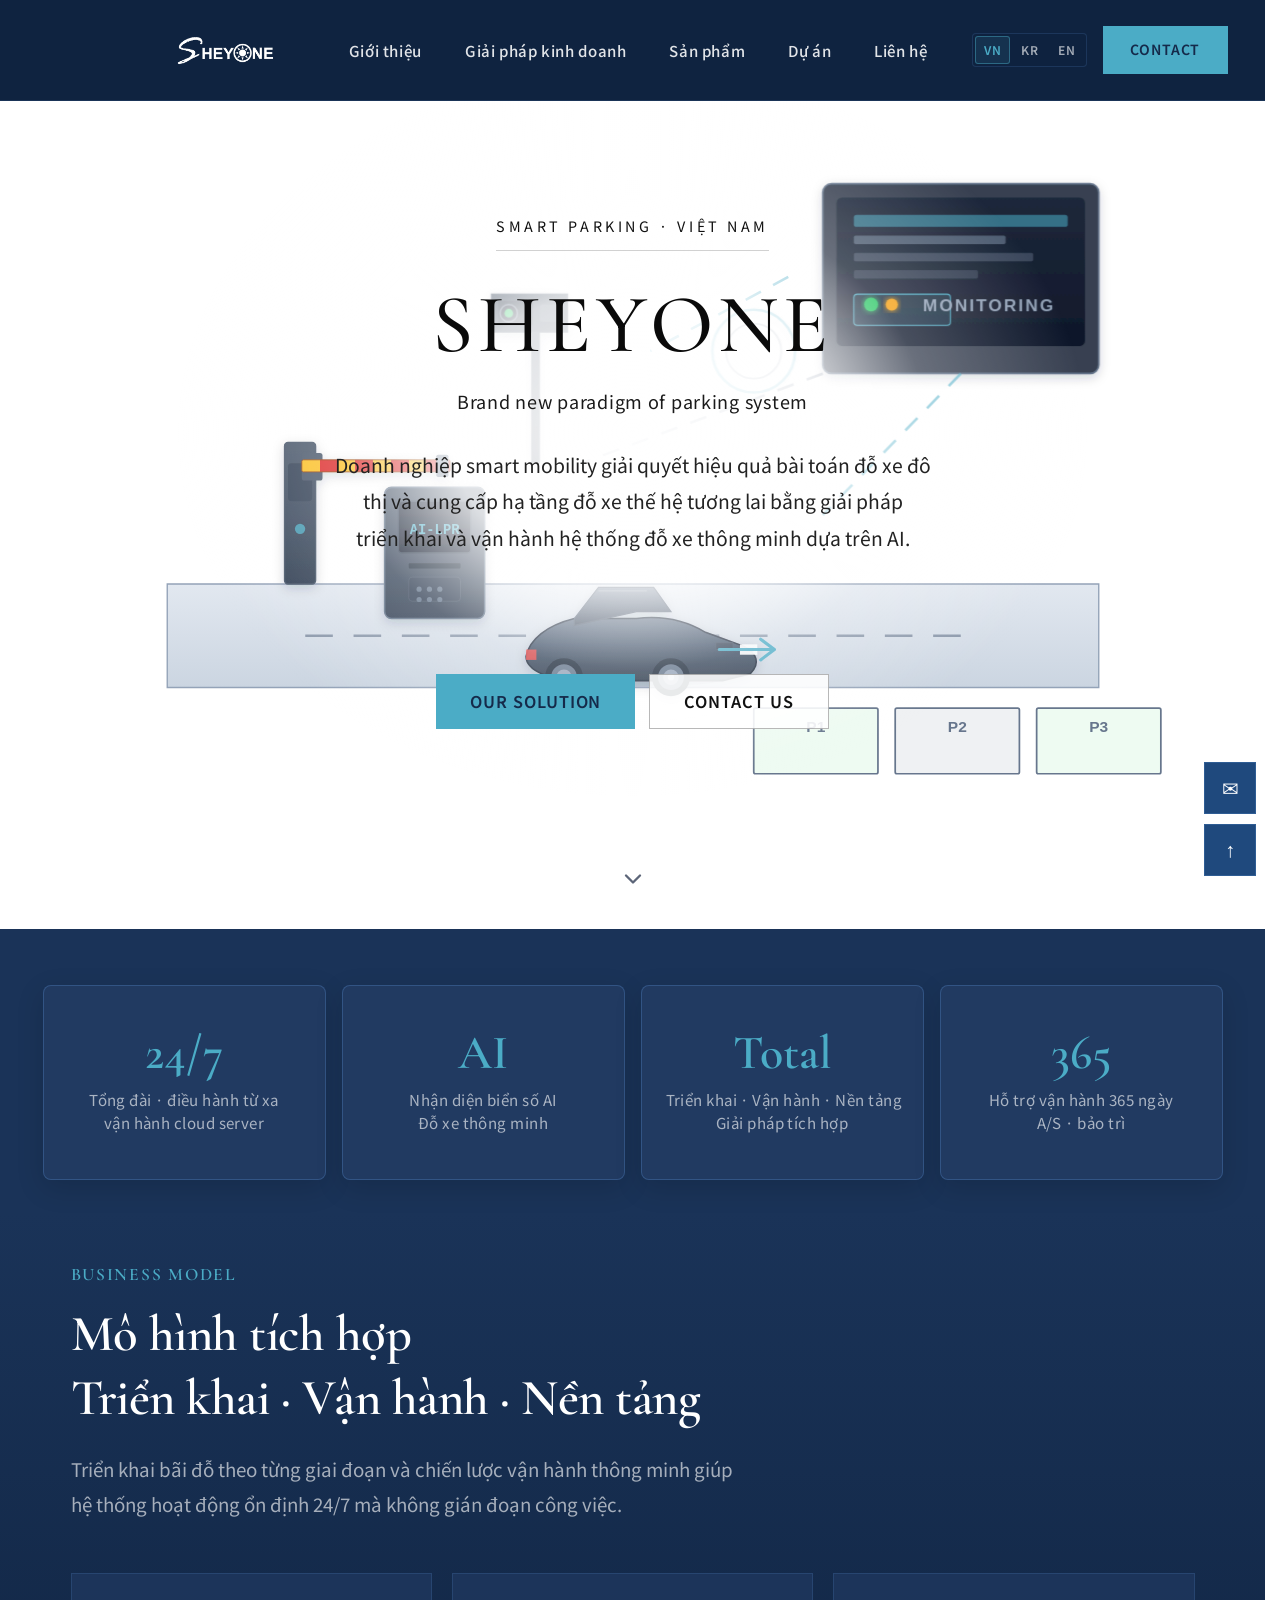
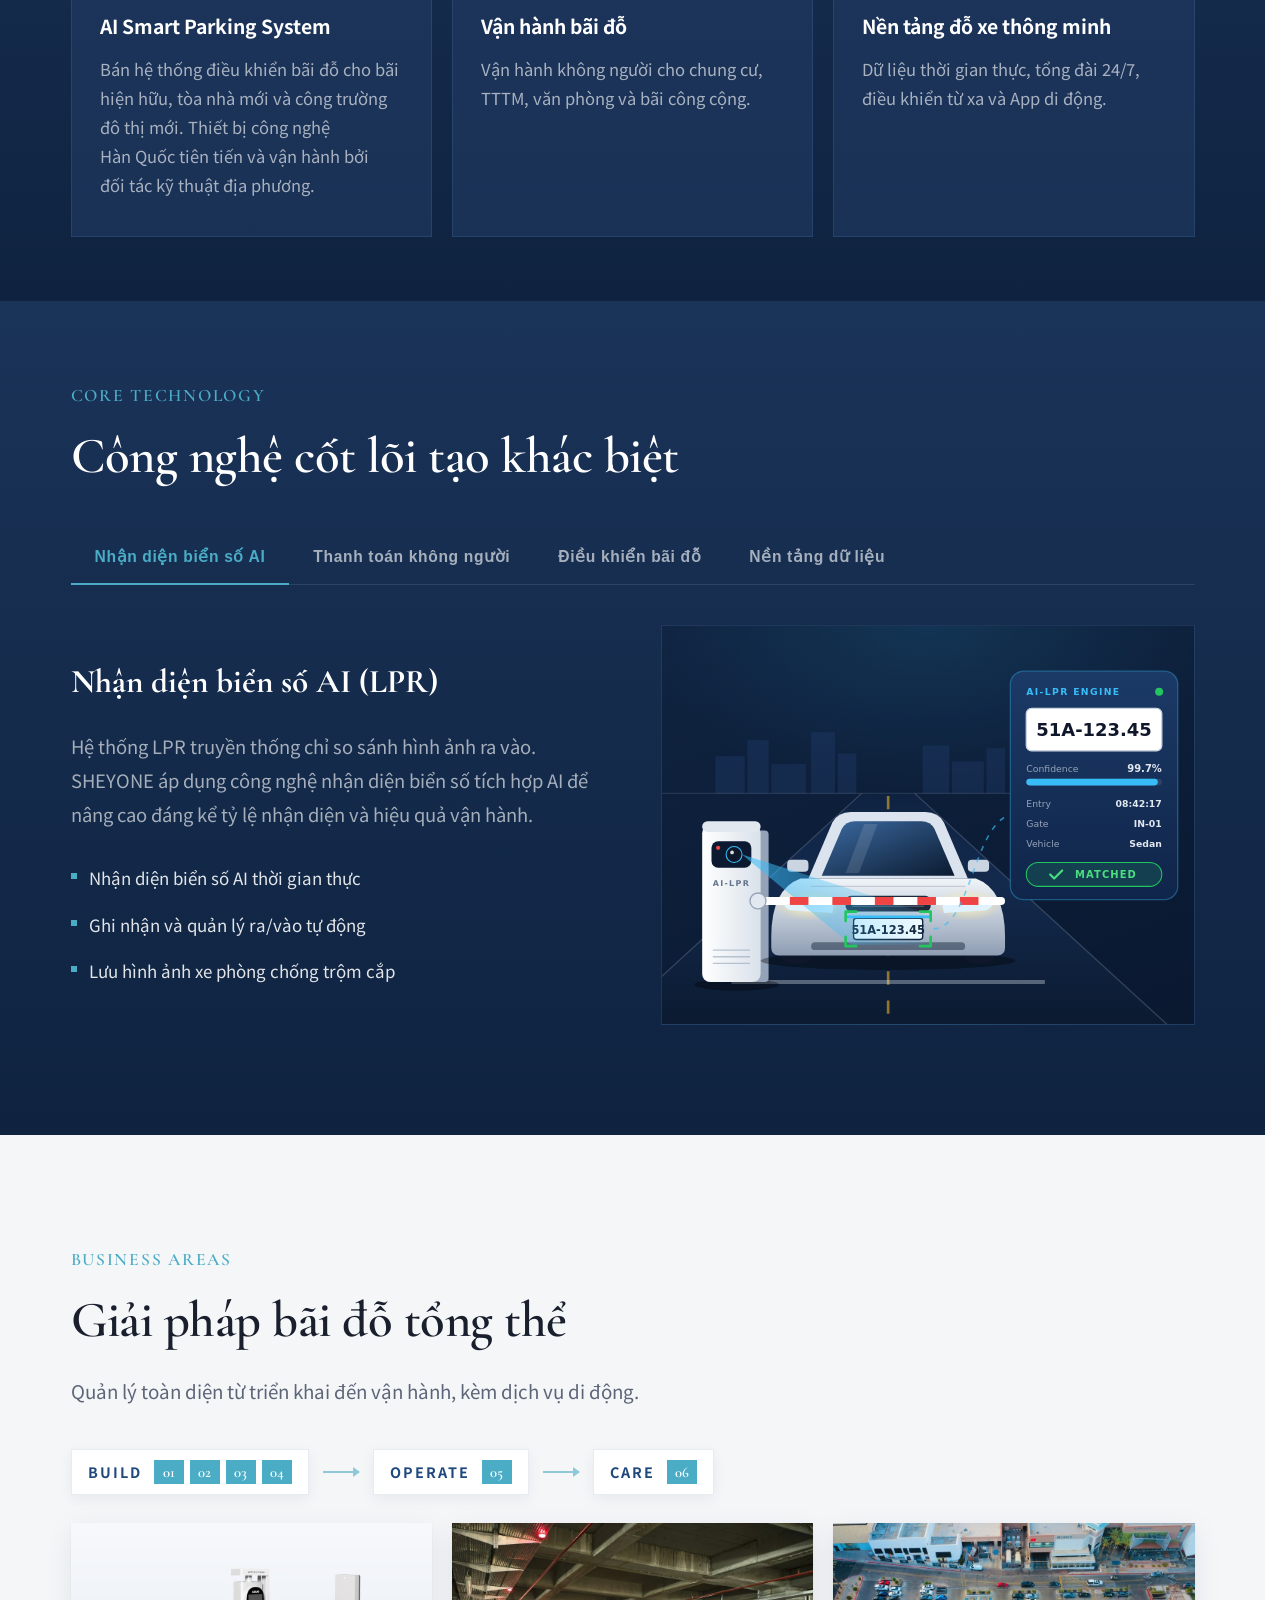
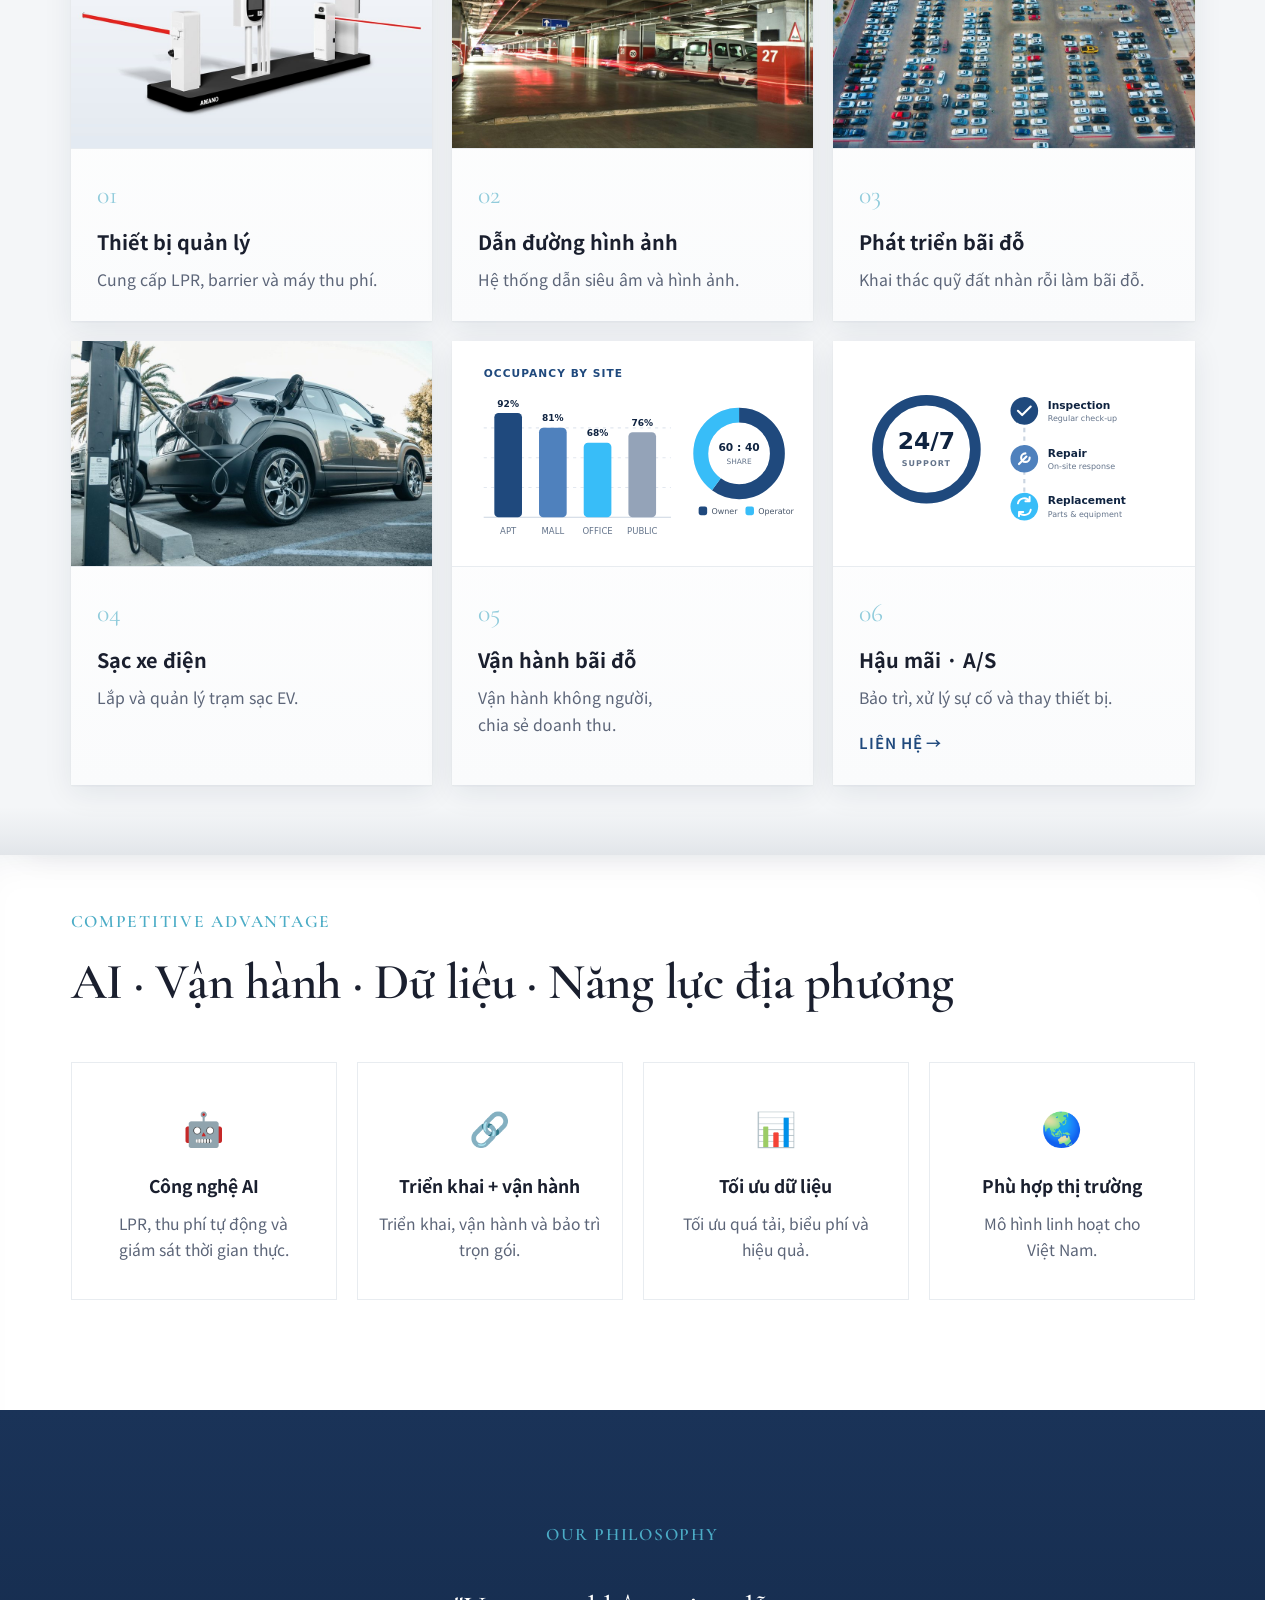
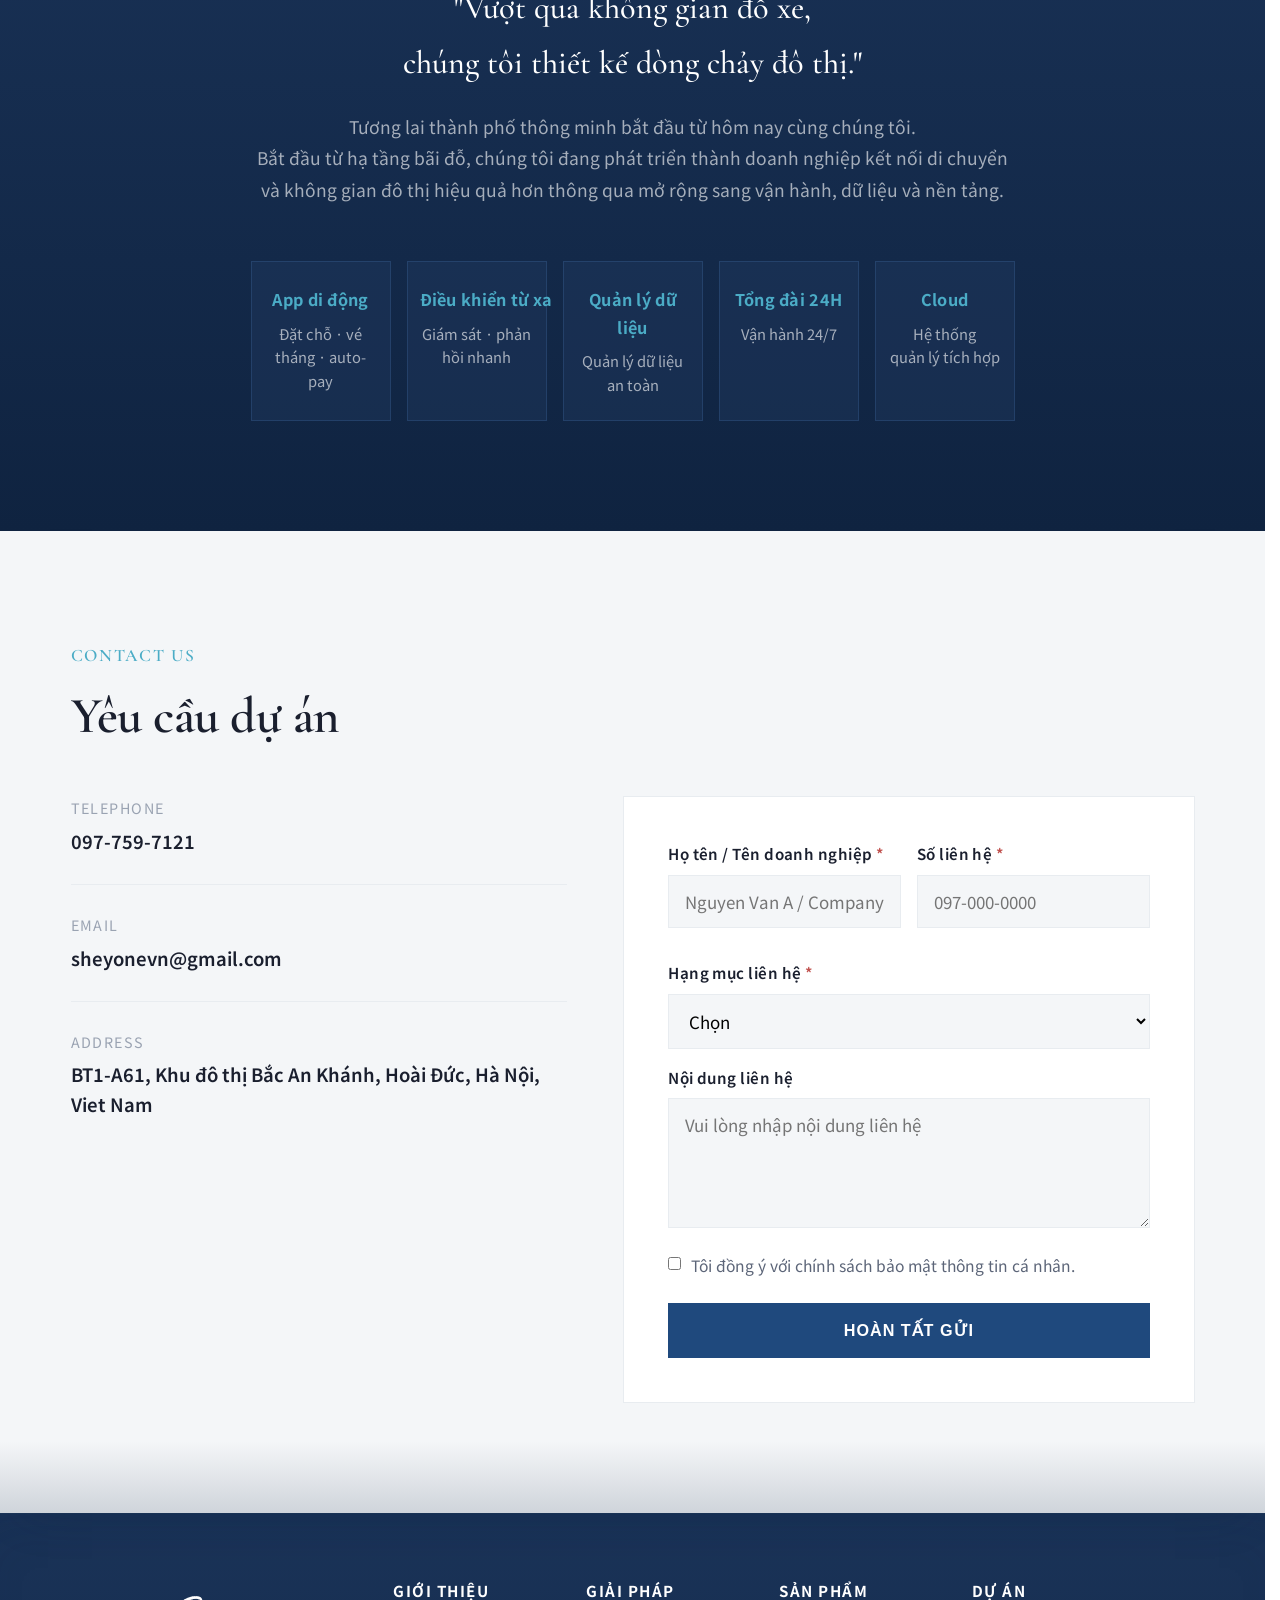
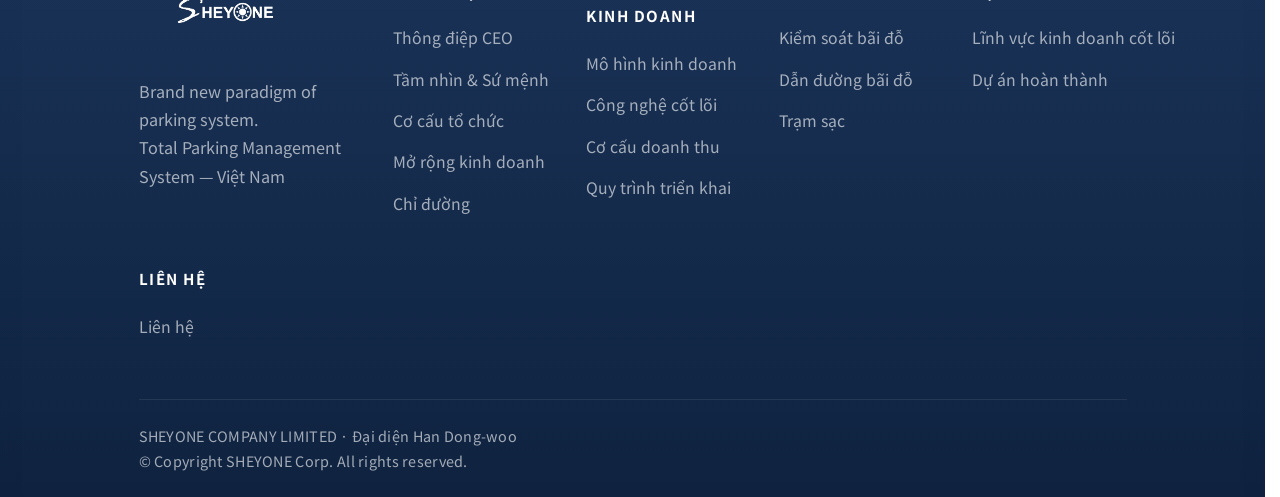
==== index.html @ f57e9cd1 "Rename home page to index.html and bundle all site assets for GitHub Pages. - test.html -> index.htm" ====
<!DOCTYPE html>
<html lang="vi" class="page-home">
<head>
  <meta charset="UTF-8">
  <meta name="viewport" content="width=device-width, initial-scale=1.0">
  <meta name="description" content="SHEYONE - AI 기반 스마트 주차 시스템 구축 및 운영. 베트남 Total Parking Management System">
  <title>SHEYONE | Brand new paradigm of parking system</title>
  <link rel="preconnect" href="https://fonts.googleapis.com">
  <link rel="preconnect" href="https://fonts.gstatic.com" crossorigin>
  <link href="https://fonts.googleapis.com/css2?family=Cormorant+Garamond:wght@500;600;700&family=Noto+Sans+KR:wght@400;500;600;700&family=Noto+Serif+KR:wght@500;600&display=swap" rel="stylesheet">
  <link rel="stylesheet" href="css/style.css">
  <link rel="stylesheet" href="css/lang.css">
  <link rel="stylesheet" href="css/hero-animation.css">
  <link rel="stylesheet" href="css/home.css">
  <link rel="stylesheet" href="css/tech-animation.css">
</head>
<body data-i18n-title="home.title" data-i18n-desc="home.desc">

  <header class="header">
    <div class="container">
      <a href="index.html" class="logo"><img src="assets/logo.png" alt="SHEYONE"></a>
      <ul class="nav">
        <li>
          <a href="about.html" data-i18n="nav.about">회사소개</a>
          <div class="dropdown">
            <a href="about.html#ceo" data-i18n="nav.ceoMessage">인사말</a>
            <a href="about.html#vision" data-i18n="nav.vision">비전 &amp; 미션</a>
            <a href="about.html#org" data-i18n="nav.org">조직 구성</a>
            <a href="about.html#future" data-i18n="nav.expansion">사업 확장</a>
            <a href="about.html#location" data-i18n="nav.location">오시는 길</a>
          </div>
        </li>
        <li>
          <a href="solutions.html" data-i18n="nav.solutions">사업 솔루션</a>
          <div class="dropdown">
            <a href="solutions.html#business" data-i18n="nav.businessModel">사업 모델</a>
            <a href="solutions.html#tech" data-i18n="nav.tech">핵심 기술</a>
            <a href="solutions.html#revenue" data-i18n="nav.revenue">수익 구조</a>
            <a href="solutions.html#process" data-i18n="nav.process">도입 절차</a>
          </div>
        </li>
        <li>
          <a href="products.html" data-i18n="nav.products">제품 소개</a>
          <div class="dropdown">
            <a href="products.html#control" data-i18n="nav.prodControl">주차관제</a>
            <a href="products.html#guidance" data-i18n="nav.prodGuidance">주차유도</a>
            <a href="products.html#charger" data-i18n="nav.prodCharger">충전기</a>
          </div>
        </li>
        <li>
          <a href="projects.html" data-i18n="nav.projects">주요 프로젝트</a>
          <div class="dropdown">
            <a href="projects.html#major" data-i18n="nav.projMajor">핵심 사업 분야</a>
            <a href="projects.html#completed" data-i18n="nav.projCompleted">완성 프로젝트</a>
          </div>
        </li>
        <li><a href="contact.html" data-i18n="nav.contact">고객센터</a></li>
      </ul>
      <div class="header-cta">
        <div class="lang-switch" aria-label="Language">
          <a href="#" class="lang-btn" data-lang="vi">VN</a>
          <a href="#" class="lang-btn" data-lang="ko">KR</a>
          <a href="#" class="lang-btn" data-lang="en">EN</a>
        </div>
        <a href="contact.html" class="btn btn-primary" data-i18n="btn.contact">Contact</a>
        <button class="mobile-toggle" aria-label="메뉴" data-i18n-label="btn.menu"><span></span><span></span><span></span></button>
      </div>
    </div>
  </header>

  <section class="hero hero--centered">
    <div class="hero-animation" aria-hidden="true">
      <div class="hero-parking-scene">
        <svg viewBox="0 0 620 480" fill="none" xmlns="http://www.w3.org/2000/svg" role="img" aria-label="Smart parking control system">
          <defs>
            <linearGradient id="heroRoad" x1="0" y1="0" x2="0" y2="1">
              <stop offset="0%" stop-color="#e2e8f0"/>
              <stop offset="100%" stop-color="#cbd5e1"/>
            </linearGradient>
            <linearGradient id="heroCarBody" x1="0" y1="0" x2="0" y2="1">
              <stop offset="0%" stop-color="#52637a"/>
              <stop offset="45%" stop-color="#3d4f66"/>
              <stop offset="100%" stop-color="#2a3749"/>
            </linearGradient>
            <linearGradient id="heroCarGlass" x1="0" y1="0" x2="0" y2="1">
              <stop offset="0%" stop-color="#64748b"/>
              <stop offset="100%" stop-color="#334155"/>
            </linearGradient>
            <linearGradient id="heroMetal" x1="0" y1="0" x2="1" y2="1">
              <stop offset="0%" stop-color="#94a3b8"/>
              <stop offset="100%" stop-color="#64748b"/>
            </linearGradient>
            <linearGradient id="heroMetalDark" x1="0" y1="0" x2="0" y2="1">
              <stop offset="0%" stop-color="#475569"/>
              <stop offset="100%" stop-color="#334155"/>
            </linearGradient>
            <linearGradient id="heroScreen" x1="0" y1="0" x2="0" y2="1">
              <stop offset="0%" stop-color="#1e293b"/>
              <stop offset="100%" stop-color="#0f172a"/>
            </linearGradient>
            <linearGradient id="heroBarrierArm" x1="0" y1="0" x2="1" y2="0">
              <stop offset="0%" stop-color="#fbbf24"/>
              <stop offset="12%" stop-color="#fbbf24"/>
              <stop offset="12%" stop-color="#dc2626"/>
              <stop offset="24%" stop-color="#dc2626"/>
              <stop offset="24%" stop-color="#fbbf24"/>
              <stop offset="36%" stop-color="#fbbf24"/>
              <stop offset="36%" stop-color="#dc2626"/>
              <stop offset="48%" stop-color="#dc2626"/>
              <stop offset="48%" stop-color="#fbbf24"/>
              <stop offset="60%" stop-color="#fbbf24"/>
              <stop offset="60%" stop-color="#dc2626"/>
              <stop offset="72%" stop-color="#dc2626"/>
              <stop offset="72%" stop-color="#fbbf24"/>
              <stop offset="84%" stop-color="#fbbf24"/>
              <stop offset="84%" stop-color="#dc2626"/>
              <stop offset="100%" stop-color="#dc2626"/>
            </linearGradient>
            <filter id="heroGlowFilter" x="-20%" y="-20%" width="140%" height="140%">
              <feGaussianBlur stdDeviation="2" result="blur"/>
              <feMerge><feMergeNode in="blur"/><feMergeNode in="SourceGraphic"/></feMerge>
            </filter>
            <filter id="heroSoftShadow" x="-10%" y="-10%" width="120%" height="130%">
              <feDropShadow dx="0" dy="2" stdDeviation="3" flood-color="#0f2340" flood-opacity="0.18"/>
            </filter>
          </defs>

          <!-- Control center monitor -->
          <g filter="url(#heroSoftShadow)">
            <rect x="420" y="48" width="160" height="110" rx="5" fill="#374151" stroke="#64748b" stroke-width="1"/>
            <rect x="428" y="56" width="144" height="86" rx="3" fill="url(#heroScreen)"/>
            <rect x="438" y="66" width="124" height="7" rx="1.5" fill="#4BACC6" opacity="0.55"/>
            <rect x="438" y="78" width="88" height="5" rx="1" fill="#64748b" opacity="0.7"/>
            <rect x="438" y="88" width="104" height="5" rx="1" fill="#64748b" opacity="0.45"/>
            <rect x="438" y="98" width="72" height="5" rx="1" fill="#64748b" opacity="0.35"/>
            <rect x="438" y="112" width="56" height="18" rx="2" fill="rgba(75,172,198,0.12)" stroke="#4BACC6" stroke-width="0.6"/>
            <circle class="hero-lpr-scan hero-signal-green" cx="448" cy="118" r="4" filter="url(#heroGlowFilter)"/>
            <circle class="hero-lpr-scan hero-signal-amber" cx="460" cy="118" r="3.5" filter="url(#heroGlowFilter)" style="animation-delay:-1.2s"/>
            <text x="478" y="122" fill="#94a3b8" font-size="10" font-family="sans-serif" letter-spacing="0.12em" font-weight="600">MONITORING</text>
          </g>

          <!-- Data connection lines -->
          <path class="hero-data-line hero-line-accent" d="M400 102 L320 145" stroke-width="1.5" opacity="0.7"/>
          <path class="hero-data-line hero-line-accent-dim" d="M420 158 L280 210" stroke-width="1.5" opacity="0.55" style="animation-delay:-1.2s"/>
          <path class="hero-data-line hero-line-accent" d="M500 158 L420 240" stroke-width="1.5" opacity="0.65" style="animation-delay:-0.6s"/>

          <!-- LPR camera pole -->
          <g filter="url(#heroSoftShadow)">
            <rect x="251" y="122" width="5" height="88" fill="url(#heroMetalDark)"/>
            <rect x="245" y="116" width="17" height="8" rx="1.5" fill="#475569"/>
            <path d="M228 112 H272 V134 H228 Z" fill="#334155" stroke="#475569" stroke-width="0.8"/>
            <path d="M232 116 H252 V130 H232 Z" fill="#1e293b"/>
            <circle cx="238" cy="123" r="5" fill="#0f172a" stroke="#64748b" stroke-width="0.8"/>
            <circle class="hero-lpr-scan hero-signal-green" cx="238" cy="123" r="2.5"/>
            <rect x="256" y="118" width="14" height="10" rx="1" fill="#475569"/>
            <circle class="hero-radar-ring hero-ring-accent" cx="380" cy="145" r="24" fill="none" stroke-width="1.5" opacity="0.55"/>
            <circle class="hero-radar-ring hero-ring-accent-dim" cx="380" cy="145" r="16" fill="none" stroke-width="1" opacity="0.4" style="animation-delay:-1.5s"/>
          </g>

          <!-- Entry lane -->
          <path d="M40 280 L580 280 L580 340 L40 340 Z" fill="url(#heroRoad)" stroke="#94a3b8" stroke-width="0.8"/>
          <path d="M120 310 L500 310" stroke="#64748b" stroke-width="1.5" stroke-dasharray="16 12" opacity="0.65"/>

          <!-- Barrier gate -->
          <g filter="url(#heroSoftShadow)">
            <rect x="108" y="198" width="18" height="82" rx="2" fill="url(#heroMetalDark)" stroke="#475569" stroke-width="0.8"/>
            <rect x="110" y="210" width="14" height="22" rx="2" fill="#334155"/>
            <circle cx="117" cy="248" r="3" fill="#4BACC6" opacity="0.8"/>
            <g class="hero-barrier-arm">
              <rect x="118" y="204" width="12" height="16" rx="1.5" fill="#475569"/>
              <rect x="118" y="208" width="86" height="7" rx="1" fill="url(#heroBarrierArm)" stroke="#92400e" stroke-width="0.5"/>
              <rect x="196" y="205" width="7" height="13" rx="1" fill="#64748b"/>
            </g>
          </g>

          <!-- Payment kiosk -->
          <g filter="url(#heroSoftShadow)">
            <rect x="166" y="224" width="58" height="76" rx="4" fill="url(#heroMetalDark)" stroke="#64748b" stroke-width="0.9"/>
            <rect x="174" y="232" width="42" height="30" rx="2" fill="url(#heroScreen)" stroke="#334155" stroke-width="0.8"/>
            <text class="hero-display-text" x="195" y="251" text-anchor="middle" fill="#4BACC6" font-size="8" font-family="monospace" font-weight="700">AI-LPR</text>
            <rect x="180" y="268" width="30" height="3" rx="0.5" fill="#1e293b"/>
            <rect x="180" y="276" width="30" height="14" rx="2" fill="#334155" stroke="#475569" stroke-width="0.5"/>
            <circle cx="186" cy="283" r="1.5" fill="#64748b"/><circle cx="192" cy="283" r="1.5" fill="#64748b"/><circle cx="198" cy="283" r="1.5" fill="#64748b"/>
            <circle cx="186" cy="289" r="1.5" fill="#64748b"/><circle cx="192" cy="289" r="1.5" fill="#64748b"/><circle cx="198" cy="289" r="1.5" fill="#64748b"/>
          </g>

          <!-- Vehicle (side view — front/right, longer bonnet) -->
          <g class="hero-car-body" filter="url(#heroSoftShadow)">
            <ellipse cx="302" cy="336" rx="58" ry="3.5" fill="rgba(15,35,64,0.14)"/>
            <path d="M248 322 C250 312 260 304 276 300 H312 C328 298 342 302 352 308 L374 316 C382 320 384 326 378 332 L362 336 H278 C262 336 248 330 248 322 Z" fill="url(#heroCarBody)" stroke="#1e293b" stroke-width="0.9"/>
            <path d="M276 300 L290 282 H322 L332 296 H312 L276 304 Z" fill="url(#heroCarGlass)" stroke="#475569" stroke-width="0.7"/>
            <path d="M290 284 H318" stroke="rgba(255,255,255,0.22)" stroke-width="0.8"/>
            <path d="M352 308 L374 316" stroke="rgba(30,41,59,0.25)" stroke-width="0.7"/>
            <path d="M358 314 H368 V318 H358 Z" fill="#334155" stroke="#475569" stroke-width="0.4"/>
            <path d="M372 315 H382 V321 H372 Z" fill="#f8fafc" opacity="0.95"/>
            <path d="M376 317 H380 V319 H376 Z" fill="#e2e8f0" opacity="0.9"/>
            <path d="M248 318 H254 V324 H248 Z" fill="#ef4444" opacity="0.85"/>
            <line x1="278" y1="336" x2="348" y2="336" stroke="#1e293b" stroke-width="0.6" opacity="0.35"/>
            <g>
              <circle cx="270" cy="334" r="11" fill="#1e293b"/>
              <circle cx="270" cy="334" r="7.5" fill="#64748b"/>
              <circle cx="270" cy="334" r="4.5" fill="#94a3b8"/>
              <circle cx="270" cy="334" r="1.8" fill="#cbd5e1"/>
            </g>
            <g>
              <circle cx="332" cy="334" r="11" fill="#1e293b"/>
              <circle cx="332" cy="334" r="7.5" fill="#64748b"/>
              <circle cx="332" cy="334" r="4.5" fill="#94a3b8"/>
              <circle cx="332" cy="334" r="1.8" fill="#cbd5e1"/>
            </g>
          </g>

          <!-- Parking bays -->
          <g opacity="0.98">
            <rect class="hero-slot-a" x="380" y="352" width="72" height="38" rx="1" fill="rgba(148,163,184,0.08)" stroke="#94a3b8" stroke-width="1"/>
            <rect class="hero-slot-b" x="462" y="352" width="72" height="38" rx="1" fill="rgba(148,163,184,0.08)" stroke="#94a3b8" stroke-width="1"/>
            <rect class="hero-slot-c" x="544" y="352" width="72" height="38" rx="1" fill="rgba(148,163,184,0.08)" stroke="#94a3b8" stroke-width="1"/>
            <g fill="#64748b" font-size="9" font-family="sans-serif" font-weight="600" text-anchor="middle">
              <text x="416" y="366">P1</text>
              <text x="498" y="366">P2</text>
              <text x="580" y="366">P3</text>
            </g>
          </g>

          <!-- Guidance arrow -->
          <path class="hero-guide-arrow" d="M360 318 L392 318 L384 312 M392 318 L384 324" stroke-width="1.8" stroke-linecap="round" stroke-linejoin="round">
            <animate attributeName="opacity" values="0.35;1;0.35" dur="2s" repeatCount="indefinite"/>
          </path>
        </svg>
      </div>
    </div>
    <div class="hero-bg-fade"></div>
    <div class="container hero-inner">
      <div class="hero-content">
      <div class="hero-tag">SMART PARKING · Việt Nam</div>
      <h1>SHEYONE<span class="sub" lang="en">Brand new paradigm of parking system</span></h1>
      <p data-i18n="home.hero.p">인공지능 기반 스마트 주차 시스템 구축 및 운영을 통해 도시의 주차 문제를 효율적으로 해결하고, 데이터 기반의 미래형 주차 인프라를 제공하는 스마트 모빌리티 기업입니다.</p>
      <div class="hero-buttons">
        <a href="solutions.html" class="btn btn-primary" data-i18n="btn.ourSolution">Our Solution</a>
        <a href="contact.html" class="btn btn-outline" data-i18n="btn.contactUs">Contact Us</a>
      </div>
      </div>
    </div>
    <div class="scroll-indicator" aria-hidden="true">
      <svg class="scroll-indicator__arrow" viewBox="0 0 24 24" fill="none" xmlns="http://www.w3.org/2000/svg" aria-hidden="true">
        <path d="M6 9 L12 15 L18 9" stroke="currentColor" stroke-width="2" stroke-linecap="round" stroke-linejoin="round"/>
      </svg>
    </div>
  </section>

  <section class="stats-bar">
    <div class="container">
      <div class="stat-item">
        <div class="number">24/7</div>
        <div class="label" data-i18n-html="home.stat1.label">콜센터 · 원격관리<br>클라우드 서버 운영</div>
      </div>
      <div class="stat-item">
        <div class="number">AI</div>
        <div class="label" data-i18n-html="home.stat2.label">AI 차량번호인식<br>스마트 주차</div>
      </div>
      <div class="stat-item">
        <div class="number">Total</div>
        <div class="label" data-i18n-html="home.stat3.label">구축 · 운영 · 플랫폼<br>통합 솔루션</div>
      </div>
      <div class="stat-item">
        <div class="number">365</div>
        <div class="label" data-i18n-html="home.stat4.label">365일 운영 지원<br>사후관리 · A/S</div>
      </div>
    </div>
  </section>

  <section class="section section-dark" id="business">
    <div class="container">
      <div class="section-label">Business Model</div>
      <h2 class="section-title" data-i18n-html="home.biz.title">구축 · 운영 · 플랫폼<br>통합 비즈니스 모델</h2>
      <p class="section-desc" data-i18n="home.biz.desc">단계별 주차장 구축과 스마트 운영 전략으로 업무 중단 없이 24시간 안정적인 시스템 운영을 실현합니다.</p>
      <div class="cards-grid-dark">
        <div class="dark-card">
          <h3 data-i18n="home.biz.card1.title">AI Smart Parking System</h3>
          <p data-i18n="home.biz.card1.p">기존·신축 건물 주차장 및 신도시 건설현장에 주차관제 시스템 판매. 첨단 한국 기술 장비 도입과 현지 전문 기술 업체 운영.</p>
        </div>
        <div class="dark-card">
          <h3 data-i18n="home.biz.card2.title">주차장 운영 사업</h3>
          <p data-i18n="home.biz.card2.p">도심 미개발 토지 주차장 개발, 아파트·쇼핑몰·오피스·공공 주차장 무인 운영. 수익 공유 모델 및 데이터 기반 주차 관리.</p>
        </div>
        <div class="dark-card">
          <h3 data-i18n="home.biz.card3.title">스마트 주차 플랫폼</h3>
          <p data-i18n="home.biz.card3.p">실시간 데이터 관리, 24시간 콜센터 운영 및 원격관리. 모바일 App 서비스, 스마트시티 연계 확장.</p>
        </div>
      </div>
    </div>
  </section>

  <section class="section section-dark" id="technology">
    <div class="container">
      <div class="section-label">Core Technology</div>
      <h2 class="section-title" data-i18n="home.tech.title">당사만의 핵심 차별화 기술</h2>
      <div class="tabs">
        <button class="tab-btn active" data-tab="tab-lpr" data-i18n="home.tech.tab1">AI 차량번호인식</button>
        <button class="tab-btn" data-tab="tab-pay" data-i18n="home.tech.tab2">무인 결제</button>
        <button class="tab-btn" data-tab="tab-control" data-i18n="home.tech.tab3">주차관제</button>
        <button class="tab-btn" data-tab="tab-data" data-i18n="home.tech.tab4">데이터 플랫폼</button>
      </div>
      <div class="tab-content active" id="tab-lpr">
        <div class="solution-panel">
          <div>
            <h3 data-i18n="home.tech.lpr.title">AI 차량번호인식 (LPR)</h3>
            <p data-i18n="home.tech.lpr.p">기존 차량번호인식 시스템은 입·출차 이미지 비교만 활용합니다. SHEYONE은 AI 기술이 탑재된 차량번호인식 기술을 도입하여 인식률과 운영 효율을 획기적으로 향상시킵니다.</p>
            <ul class="feature-list">
              <li data-i18n="home.tech.lpr.f1">AI 기반 실시간 번호판 인식</li>
              <li data-i18n="home.tech.lpr.f2">입·출차 자동 기록 및 관리</li>
              <li data-i18n="home.tech.lpr.f3">도난 방지를 위한 차량 이미지 저장</li>
            </ul>
          </div>
          <div class="panel-visual" aria-hidden="true">
            <svg viewBox="0 0 400 300" preserveAspectRatio="xMidYMid meet" fill="none" xmlns="http://www.w3.org/2000/svg" font-family="Inter, system-ui, -apple-system, 'Segoe UI', sans-serif" role="img" aria-label="AI LPR recognition">
              <defs>
                <linearGradient id="tvLprRoad" x1="0" y1="0" x2="0" y2="1"><stop offset="0" stop-color="#16305a" stop-opacity="0.2"/><stop offset="0.4" stop-color="#132a4d"/><stop offset="1" stop-color="#0b1a30"/></linearGradient>
                <linearGradient id="tvLprBody" x1="0" y1="0" x2="0" y2="1"><stop offset="0" stop-color="#f1f5f9"/><stop offset="1" stop-color="#8e9db3"/></linearGradient>
                <linearGradient id="tvLprGlass" x1="0" y1="0" x2="1" y2="1"><stop offset="0" stop-color="#3b6aa0"/><stop offset="1" stop-color="#0b1a30"/></linearGradient>
                <linearGradient id="tvLprBeamG" x1="0" y1="0" x2="0" y2="1"><stop offset="0" stop-color="#38BDF8" stop-opacity="0.55"/><stop offset="1" stop-color="#38BDF8" stop-opacity="0.05"/></linearGradient>
                <linearGradient id="tvLprBeamH" x1="0" y1="0" x2="1" y2="0"><stop offset="0" stop-color="#38BDF8" stop-opacity="0.6"/><stop offset="1" stop-color="#38BDF8" stop-opacity="0.08"/></linearGradient>
                <linearGradient id="tvLprCab" x1="0" y1="0" x2="1" y2="0"><stop offset="0" stop-color="#ffffff"/><stop offset="1" stop-color="#d9e1ea"/></linearGradient>
                <linearGradient id="tvLprPanel" x1="0" y1="0" x2="0" y2="1"><stop offset="0" stop-color="#1b3a66"/><stop offset="1" stop-color="#10254a"/></linearGradient>
                <radialGradient id="tvLprHead" cx="0.5" cy="0.5" r="0.5"><stop offset="0" stop-color="#fffbe6" stop-opacity="0.9"/><stop offset="1" stop-color="#fde68a" stop-opacity="0"/></radialGradient>
              </defs>
              <g fill="#1e3a66" opacity="0.45">
                <rect x="40" y="98" width="22" height="28"/><rect x="64" y="86" width="16" height="40"/><rect x="82" y="104" width="26" height="22"/>
                <rect x="112" y="80" width="18" height="46"/><rect x="132" y="96" width="14" height="30"/><rect x="196" y="90" width="20" height="36"/>
                <rect x="218" y="102" width="24" height="24"/><rect x="244" y="92" width="14" height="34"/>
              </g>
              <path d="M0 126 H262" stroke="#94a3b8" stroke-opacity="0.18"/>
              <polygon points="150,126 190,126 380,300 -40,300" fill="url(#tvLprRoad)"/>
              <path d="M150 126 L-40 300 M190 126 L380 300" stroke="#94a3b8" stroke-opacity="0.28"/>
              <path class="tv-lpr-dash" d="M170 128 V300" stroke="#fbbf24" stroke-opacity="0.55" stroke-width="2" stroke-dasharray="10 12"/>
              <path d="M52 268 H288" stroke="#e2e8f0" stroke-opacity="0.35" stroke-width="3"/>

              <ellipse cx="56" cy="270" rx="32" ry="4.5" fill="#000" opacity="0.35"/>
              <rect x="68" y="154" width="12" height="114" rx="3" fill="#94a3b8"/>
              <rect x="30" y="150" width="44" height="118" rx="6" fill="url(#tvLprCab)"/>
              <rect x="30" y="147" width="44" height="8" rx="4" fill="#e2e8f0"/>
              <rect x="37" y="162" width="30" height="20" rx="5" fill="#0b1a30"/>
              <circle cx="54" cy="172" r="6" fill="#0f172a" stroke="#38BDF8" stroke-width="0.8"/>
              <circle cx="52.5" cy="170.5" r="1.4" fill="#fff" opacity="0.85"/>
              <circle class="tv-blink" cx="42" cy="167" r="1.6" fill="#ef4444"/>
              <text x="52" y="196" text-anchor="middle" font-size="6" font-weight="700" fill="#64748b" letter-spacing="1">AI-LPR</text>
              <path d="M38 244 H66 M38 249 H66 M38 254 H66" stroke="#94a3b8" stroke-opacity="0.6"/>
              <g class="tv-lpr-car">
                <ellipse cx="170" cy="252" rx="96" ry="7" fill="#000" opacity="0.35"/>
                <rect x="90" y="226" width="22" height="28" rx="5" fill="#0f172a"/>
                <rect x="228" y="226" width="22" height="28" rx="5" fill="#0f172a"/>
                <rect x="94" y="176" width="16" height="9" rx="3" fill="#cbd5e1"/>
                <rect x="230" y="176" width="16" height="9" rx="3" fill="#cbd5e1"/>
                <path d="M110 190 L128 148 Q132 140 142 140 L198 140 Q208 140 212 148 L230 190 Z" fill="#dbe3ee"/>
                <path d="M120 188 L135 153 Q138 147 145 147 L195 147 Q202 147 205 153 L220 188 Z" fill="url(#tvLprGlass)"/>
                <path d="M152 149 L138 186 L148 186 L162 149 Z" fill="#fff" opacity="0.12"/>
                <path d="M82 234 Q82 198 104 190 L236 190 Q258 198 258 234 L258 242 Q258 248 252 248 L88 248 Q82 248 82 242 Z" fill="url(#tvLprBody)"/>
                <path d="M112 196 H228" stroke="#0f172a" stroke-opacity="0.15"/>
                <ellipse cx="110" cy="210" rx="26" ry="12" fill="url(#tvLprHead)"/>
                <ellipse cx="230" cy="210" rx="26" ry="12" fill="url(#tvLprHead)"/>
                <path d="M92 204 L130 206 L128 216 L96 214 Q90 212 92 204 Z" fill="#e0f2fe"/>
                <path d="M248 204 L210 206 L212 216 L244 214 Q250 212 248 204 Z" fill="#e0f2fe"/>
                <rect x="138" y="203" width="64" height="12" rx="4" fill="#1e293b"/>
                <path d="M143 207 H197 M143 211 H197" stroke="#475569"/>
                <rect x="112" y="238" width="116" height="6" rx="3" fill="#334155" opacity="0.6"/>
                <rect x="144" y="220" width="52" height="16" rx="2" fill="#fff" stroke="#0f172a"/>
                <text x="170" y="231.6" text-anchor="middle" font-size="8.6" font-weight="800" fill="#0f172a">51A-123.45</text>
              </g>
              <polygon class="tv-lpr-beam" points="60,172 198,216 198,240 142,240" fill="url(#tvLprBeamH)"/>
              <g class="tv-lpr-arm">
                <rect x="72" y="204" width="186" height="6" rx="3" fill="#fff"/>
                <rect x="96" y="204" width="14" height="6" fill="#ef4444"/><rect x="128" y="204" width="14" height="6" fill="#ef4444"/>
                <rect x="160" y="204" width="14" height="6" fill="#ef4444"/><rect x="192" y="204" width="14" height="6" fill="#ef4444"/><rect x="224" y="204" width="14" height="6" fill="#ef4444"/>
              </g>
              <circle cx="72" cy="207" r="6" fill="#e2e8f0" stroke="#94a3b8"/>
              <rect class="tv-lpr-scanline" x="138" y="218" width="64" height="2" rx="1" fill="#38BDF8"/>
              <g class="tv-lpr-bracket" stroke="#22C55E" stroke-width="2" stroke-linecap="round" stroke-linejoin="round">
                <path d="M138 222 V215 H146"/><path d="M194 215 H202 V222"/><path d="M138 234 V241 H146"/><path d="M194 241 H202 V234"/>
              </g>
              <path class="tv-flow" d="M204 228 C232 228 234 150 262 142" stroke="#38BDF8" stroke-opacity="0.65" stroke-width="1.2"/>

              <rect x="262" y="34" width="126" height="172" rx="10" fill="url(#tvLprPanel)" stroke="#38BDF8" stroke-opacity="0.35"/>
              <text x="274" y="52" font-size="7" font-weight="700" fill="#38BDF8" letter-spacing="1">AI-LPR ENGINE</text>
              <circle class="tv-pulse" cx="374" cy="49.5" r="3" fill="#22C55E"/>
              <g class="tv-lpr-result">
                <rect x="274" y="62" width="102" height="32" rx="4" fill="#fff" stroke="#cbd5e1"/>
                <text x="325" y="83" text-anchor="middle" font-size="13.5" font-weight="800" fill="#0f172a">51A-123.45</text>
                <text x="274" y="110" font-size="7" fill="#94a3b8">Confidence</text>
                <text x="376" y="110" text-anchor="end" font-size="7.5" font-weight="700" fill="#e2e8f0">99.7%</text>
                <rect x="274" y="115" width="102" height="5" rx="2.5" fill="#fff" fill-opacity="0.1"/>
                <rect class="tv-lpr-gauge" x="274" y="115" width="99" height="5" rx="2.5" fill="#38BDF8"/>
                <text x="274" y="136" font-size="7" fill="#94a3b8">Entry</text>
                <text x="376" y="136" text-anchor="end" font-size="7" font-weight="600" fill="#e2e8f0">08:42:17</text>
                <text x="274" y="151" font-size="7" fill="#94a3b8">Gate</text>
                <text x="376" y="151" text-anchor="end" font-size="7" font-weight="600" fill="#e2e8f0">IN-01</text>
                <text x="274" y="166" font-size="7" fill="#94a3b8">Vehicle</text>
                <text x="376" y="166" text-anchor="end" font-size="7" font-weight="600" fill="#e2e8f0">Sedan</text>
              </g>
              <g class="tv-lpr-status">
                <rect x="274" y="178" width="102" height="18" rx="9" fill="#22C55E" fill-opacity="0.15" stroke="#22C55E" stroke-width="0.8"/>
                <path d="M292 187 l3 3 l6 -6" stroke="#4ade80" stroke-width="1.6" stroke-linecap="round" stroke-linejoin="round"/>
                <text x="334" y="190" text-anchor="middle" font-size="7.5" font-weight="700" fill="#4ade80" letter-spacing="0.8">MATCHED</text>
              </g>
            </svg>
          </div>
        </div>
      </div>
      <div class="tab-content" id="tab-pay">
        <div class="solution-panel">
          <div>
            <h3 data-i18n="home.tech.pay.title">무인 결제 시스템</h3>
            <p data-i18n="home.tech.pay.p">근무자가 직접 주차요금을 정산하여 계산 과정의 오류 발생 및 시간 소요 문제를 해결합니다. 차량번호인식 데이터로 주차요금 자동정산 및 무인 결제를 실현합니다.</p>
            <ul class="feature-list">
              <li data-i18n="home.tech.pay.f1">자동 요금 정산 및 무인 출차</li>
              <li data-i18n="home.tech.pay.f2">QR코드 모바일 결제 연동</li>
              <li data-i18n="home.tech.pay.f3">정기권 · 할인권 자동 적용</li>
            </ul>
          </div>
          <div class="panel-visual" aria-hidden="true">
            <svg viewBox="0 0 400 300" preserveAspectRatio="xMidYMid meet" fill="none" xmlns="http://www.w3.org/2000/svg" font-family="Inter, system-ui, -apple-system, 'Segoe UI', sans-serif" role="img" aria-label="Unmanned payment">
              <defs>
                <linearGradient id="tvPayRoad" x1="0" y1="0" x2="0" y2="1"><stop offset="0" stop-color="#132a4d"/><stop offset="1" stop-color="#0b1a30"/></linearGradient>
                <linearGradient id="tvPayBody" x1="0" y1="0" x2="0" y2="1"><stop offset="0" stop-color="#f1f5f9"/><stop offset="1" stop-color="#8e9db3"/></linearGradient>
                <linearGradient id="tvPayKiosk" x1="0" y1="0" x2="1" y2="0"><stop offset="0" stop-color="#e2e8f0"/><stop offset="1" stop-color="#a3b2c6"/></linearGradient>
                <linearGradient id="tvPayGlass" x1="0" y1="0" x2="1" y2="1"><stop offset="0" stop-color="#3b6aa0"/><stop offset="1" stop-color="#0b1a30"/></linearGradient>
                <linearGradient id="tvPayPanel" x1="0" y1="0" x2="0" y2="1"><stop offset="0" stop-color="#1b3a66"/><stop offset="1" stop-color="#10254a"/></linearGradient>
              </defs>
              <rect x="0" y="26" width="400" height="8" fill="#16305a"/>
              <rect x="40" y="34" width="36" height="3" rx="1.5" fill="#e0f2fe" opacity="0.55"/>
              <rect x="180" y="34" width="36" height="3" rx="1.5" fill="#e0f2fe" opacity="0.55"/>
              <rect x="320" y="34" width="36" height="3" rx="1.5" fill="#e0f2fe" opacity="0.55"/>
              <rect x="6" y="34" width="12" height="216" fill="#16305a" opacity="0.7"/>
              <rect x="382" y="34" width="12" height="216" fill="#16305a" opacity="0.7"/>
              <path d="M318 34 V50 M338 34 V50" stroke="#64748b"/>
              <rect x="306" y="50" width="44" height="18" rx="3" fill="#16a34a"/>
              <text x="328" y="62.5" text-anchor="middle" font-size="9" font-weight="800" fill="#fff" letter-spacing="1">EXIT</text>
              <rect x="0" y="250" width="400" height="50" fill="url(#tvPayRoad)"/>
              <path d="M0 250 H400" stroke="#94a3b8" stroke-opacity="0.3"/>
              <path d="M0 276 H400" stroke="#e2e8f0" stroke-opacity="0.3" stroke-width="2" stroke-dasharray="18 14"/>

              <g class="tv-pay-car">
                <ellipse cx="92" cy="253" rx="76" ry="5" fill="#000" opacity="0.35"/>
                <g transform="matrix(-1 0 0 1 186 0)">
                  <path d="M20 236 Q18 214 34 210 L60 206 L82 184 Q88 178 98 178 L128 178 Q138 178 144 186 L156 204 Q166 208 166 222 L166 236 Q166 242 160 242 L26 242 Q20 242 20 236 Z" fill="url(#tvPayBody)"/>
                  <path d="M66 206 L86 186 Q90 182 96 182 L110 182 L110 206 Z" fill="url(#tvPayGlass)"/>
                  <path d="M114 182 L126 182 Q134 182 138 188 L150 206 L114 206 Z" fill="url(#tvPayGlass)"/>
                  <path d="M112 208 V238 M62 212 H164" stroke="#0f172a" stroke-opacity="0.15"/>
                  <circle cx="50" cy="242" r="14" fill="#1f2937"/><circle cx="50" cy="242" r="7" fill="#94a3b8"/><circle cx="50" cy="242" r="2.5" fill="#334155"/>
                  <circle cx="138" cy="242" r="14" fill="#1f2937"/><circle cx="138" cy="242" r="7" fill="#94a3b8"/><circle cx="138" cy="242" r="2.5" fill="#334155"/>
                </g>
                <path d="M155 213 L165 212 Q168 216 167 221 L157 221 Z" fill="#fef9c3"/>
                <rect x="20" y="213" width="6" height="9" rx="1" fill="#ef4444"/>
              </g>

              <rect x="172" y="100" width="54" height="10" rx="3" fill="#1F497D"/>
              <rect x="176" y="108" width="46" height="142" rx="6" fill="url(#tvPayKiosk)"/>
              <rect x="182" y="118" width="34" height="30" rx="3" fill="#0b1a30"/>
              <text x="199" y="127" text-anchor="middle" font-size="5" font-weight="700" fill="#94a3b8" letter-spacing="0.6">EXIT FEE</text>
              <text class="tv-pay-amt" x="199" y="140" text-anchor="middle" font-size="8" font-weight="800" fill="#fff">15,000₫</text>
              <text class="tv-pay-paid" x="199" y="140.5" text-anchor="middle" font-size="9" font-weight="800" fill="#4ade80">PAID</text>
              <rect x="184" y="154" width="30" height="18" rx="3" fill="#0f2340" stroke="#38BDF8" stroke-opacity="0.6" stroke-width="0.8"/>
              <path d="M195 159 q3 4 0 8 M199 157 q5 6 0 12 M203 155.5 q6.5 7.5 0 15" stroke="#38BDF8" stroke-width="1" stroke-linecap="round"/>
              <rect x="186" y="180" width="26" height="3" rx="1.5" fill="#0b1a30"/>
              <rect x="188" y="192" width="22" height="2.5" rx="1.25" fill="#0b1a30"/>
              <rect class="tv-pay-receipt" x="190" y="194" width="18" height="16" fill="#fff"/>
              <path class="tv-pay-receipt" d="M193 199 H205 M193 203 H201" stroke="#94a3b8" stroke-width="1"/>
              <rect x="172" y="246" width="54" height="6" rx="2" fill="#475569"/>
              <path class="tv-pay-wave" d="M216 158 q5 5 0 10" stroke="#38BDF8" stroke-width="1.4" stroke-linecap="round"/>
              <path class="tv-pay-wave tv-pay-wave--2" d="M220 154 q8 9 0 18" stroke="#38BDF8" stroke-width="1.4" stroke-linecap="round"/>

              <rect x="238" y="200" width="16" height="52" rx="3" fill="#e2e8f0"/>
              <rect x="236" y="196" width="20" height="8" rx="2" fill="#1F497D"/>
              <circle class="tv-pay-light" cx="246" cy="216" r="3.5" fill="#ef4444"/>
              <rect x="240" y="224" width="12" height="9" rx="2.5" fill="#0b1a30"/>
              <circle cx="246" cy="228.5" r="2.4" fill="#0f172a" stroke="#38BDF8" stroke-width="0.7"/>
              <g class="tv-pay-arm">
                <rect x="246" y="201" width="140" height="7" rx="3.5" fill="#fff"/>
                <rect x="266" y="201" width="12" height="7" fill="#ef4444"/><rect x="296" y="201" width="12" height="7" fill="#ef4444"/>
                <rect x="326" y="201" width="12" height="7" fill="#ef4444"/><rect x="356" y="201" width="12" height="7" fill="#ef4444"/>
              </g>

              <g class="tv-pay-phone">
                <rect x="96" y="176" width="20" height="36" rx="4" fill="#0b1a30" stroke="#94a3b8" stroke-width="0.8"/>
                <rect x="98" y="180" width="16" height="27" rx="2" fill="#e0ecff"/>
                <g fill="#1F497D">
                  <rect x="100" y="183" width="4" height="4"/><rect x="108" y="183" width="4" height="4"/><rect x="100" y="191" width="4" height="4"/>
                  <rect x="105" y="188" width="2" height="2"/><rect x="109" y="192" width="3" height="3"/><rect x="104" y="196" width="3" height="2"/>
                </g>
                <rect x="100" y="200" width="12" height="4" rx="2" fill="#2563eb"/>
              </g>
              <g class="tv-pay-ok">
                <circle cx="228" cy="104" r="11" fill="#22C55E"/>
                <path d="M223 104 l3.5 3.5 l7 -7" stroke="#fff" stroke-width="2" stroke-linecap="round" stroke-linejoin="round"/>
              </g>
              <g class="tv-pay-toast">
                <rect x="284" y="92" width="104" height="58" rx="8" fill="url(#tvPayPanel)" stroke="#22C55E" stroke-opacity="0.55"/>
                <text x="294" y="108" font-size="6" font-weight="700" fill="#4ade80" letter-spacing="0.6">PAYMENT APPROVED</text>
                <text x="294" y="127" font-size="13" font-weight="800" fill="#fff">15,000₫</text>
                <text x="294" y="141" font-size="6" fill="#94a3b8">51A-123.45 · 2h 14m</text>
              </g>
            </svg>
          </div>
        </div>
      </div>
      <div class="tab-content" id="tab-control">
        <div class="solution-panel">
          <div>
            <h3 data-i18n="home.tech.ctrl.title">주차관제 시스템</h3>
            <p data-i18n="home.tech.ctrl.p">장비업체 부재로 인한 고장 시 신속한 유지보수 불가 문제를 해결합니다. 첨단 한국 기술의 장비 도입과 현지 전문 기술 업체 운영으로 24시간 안정적 시스템을 보장합니다.</p>
            <ul class="feature-list">
              <li data-i18n="home.tech.ctrl.f1">LPR, 자동차단기, 무인요금정산기</li>
              <li data-i18n="home.tech.ctrl.f2">24시간 콜센터 · 원격제어</li>
              <li data-i18n="home.tech.ctrl.f3">클라우드 서버 기반 통합 관제</li>
            </ul>
          </div>
          <div class="panel-visual" aria-hidden="true">
            <svg viewBox="0 0 400 300" preserveAspectRatio="xMidYMid meet" fill="none" xmlns="http://www.w3.org/2000/svg" font-family="Inter, system-ui, -apple-system, 'Segoe UI', sans-serif" role="img" aria-label="Parking control system">
              <defs>
                <linearGradient id="tvCtrlPanel" x1="0" y1="0" x2="0" y2="1"><stop offset="0" stop-color="#1b3a66"/><stop offset="1" stop-color="#10254a"/></linearGradient>
                <linearGradient id="tvCtrlBody" x1="0" y1="0" x2="0" y2="1"><stop offset="0" stop-color="#f1f5f9"/><stop offset="1" stop-color="#8e9db3"/></linearGradient>
              </defs>
              <rect x="26" y="36" width="58" height="90" rx="8" fill="#132a4d" stroke="#94a3b8" stroke-opacity="0.25"/>
              <rect x="34" y="46" width="42" height="18" rx="3" fill="#0b1a30"/>
              <rect x="34" y="72" width="42" height="18" rx="3" fill="#0b1a30"/>
              <rect x="34" y="98" width="42" height="18" rx="3" fill="#0b1a30"/>
              <circle class="tv-ctrl-led" cx="42" cy="55" r="2" fill="#22C55E"/><circle class="tv-ctrl-led tv-ctrl-led--b" cx="49" cy="55" r="2" fill="#38BDF8"/>
              <circle class="tv-ctrl-led tv-ctrl-led--c" cx="42" cy="81" r="2" fill="#22C55E"/><circle class="tv-ctrl-led" cx="49" cy="81" r="2" fill="#38BDF8"/>
              <circle class="tv-ctrl-led tv-ctrl-led--b" cx="42" cy="107" r="2" fill="#22C55E"/><circle class="tv-ctrl-led tv-ctrl-led--c" cx="49" cy="107" r="2" fill="#38BDF8"/>
              <path d="M58 52 H70 M58 56 H70 M58 78 H70 M58 82 H70 M58 104 H70 M58 108 H70" stroke="#334155"/>
              <text x="55" y="140" text-anchor="middle" font-size="6.5" font-weight="700" fill="#94a3b8" letter-spacing="1">CLOUD</text>
              <path class="tv-flow" d="M84 80 H118" stroke="#38BDF8" stroke-opacity="0.7" stroke-width="1.2"/>

              <rect x="118" y="26" width="164" height="110" rx="10" fill="url(#tvCtrlPanel)" stroke="#38BDF8" stroke-opacity="0.4"/>
              <text x="132" y="44" font-size="7.5" font-weight="700" fill="#38BDF8" letter-spacing="1">CONTROL CENTER</text>
              <circle class="tv-pulse" cx="250" cy="41.5" r="3" fill="#22C55E"/>
              <text x="256" y="44" font-size="6.5" font-weight="700" fill="#4ade80">LIVE</text>
              <path d="M130 52 H270" stroke="#fff" stroke-opacity="0.08"/>
              <rect x="132" y="59" width="12" height="10" rx="2" fill="#38BDF8" fill-opacity="0.18"/>
              <text x="150" y="67" font-size="7" fill="#cbd5e1">LPR Camera · IN-01</text>
              <circle cx="266" cy="64" r="3" fill="#22C55E"/>
              <rect x="132" y="77" width="12" height="10" rx="2" fill="#38BDF8" fill-opacity="0.18"/>
              <text x="150" y="85" font-size="7" fill="#cbd5e1">Barrier Gate · 02</text>
              <circle class="tv-ctrl-warn" cx="266" cy="82" r="3" fill="#22C55E"/>
              <rect x="132" y="95" width="12" height="10" rx="2" fill="#38BDF8" fill-opacity="0.18"/>
              <text x="150" y="103" font-size="7" fill="#cbd5e1">Pay Station · 01</text>
              <circle cx="266" cy="100" r="3" fill="#22C55E"/>
              <path d="M130 112 H270" stroke="#fff" stroke-opacity="0.08"/>
              <text class="tv-ctrl-msg-ok" x="132" y="126" font-size="6.5" font-weight="600" fill="#4ade80">All systems online</text>
              <text class="tv-ctrl-msg-warn" x="132" y="126" font-size="6.5" font-weight="600" fill="#fbbf24">Gate 02 · sensor alert</text>
              <text class="tv-ctrl-msg-fix" x="132" y="126" font-size="6.5" font-weight="600" fill="#4ade80">Remote reset complete</text>
              <text x="270" y="126" text-anchor="end" font-size="6.5" fill="#94a3b8">Uptime 99.9%</text>
              <rect x="192" y="136" width="16" height="8" fill="#334155"/>
              <rect x="178" y="144" width="44" height="4" rx="2" fill="#475569"/>

              <path class="tv-flow" d="M282 80 H304" stroke="#38BDF8" stroke-opacity="0.7" stroke-width="1.2"/>
              <rect x="304" y="36" width="74" height="90" rx="8" fill="#132a4d" stroke="#94a3b8" stroke-opacity="0.25"/>
              <circle class="tv-ring" cx="341" cy="72" r="18" stroke="#38BDF8" stroke-opacity="0.6"/>
              <path d="M327 76 V70 a14 14 0 0 1 28 0 V76" stroke="#e2e8f0" stroke-width="2.5" stroke-linecap="round"/>
              <rect x="323" y="71" width="7" height="12" rx="2.5" fill="#38BDF8"/>
              <rect x="352" y="71" width="7" height="12" rx="2.5" fill="#38BDF8"/>
              <path d="M355 83 q0 8 -10 8 h-3" stroke="#e2e8f0" stroke-width="1.8" stroke-linecap="round"/>
              <circle cx="341" cy="91" r="2" fill="#e2e8f0"/>
              <text x="341" y="110" text-anchor="middle" font-size="11" font-weight="800" fill="#fff">24/7</text>
              <text x="341" y="120" text-anchor="middle" font-size="6" font-weight="600" fill="#94a3b8" letter-spacing="1">REMOTE</text>

              <path class="tv-flow" d="M200 148 V170 M70 170 H330 M70 170 V196 M200 170 V196 M330 170 V196" stroke="#38BDF8" stroke-opacity="0.5" stroke-width="1.2"/>
              <circle class="tv-pk tv-pk-down" cx="200" cy="148" r="2.6" fill="#38BDF8"/>
              <circle class="tv-pk tv-pk-left" cx="200" cy="170" r="2.6" fill="#38BDF8"/>
              <circle class="tv-pk tv-pk-right" cx="200" cy="170" r="2.6" fill="#38BDF8"/>
              <circle class="tv-pk tv-pk-drop" cx="70" cy="170" r="2.6" fill="#38BDF8"/>
              <circle class="tv-pk tv-pk-drop tv-pk-drop--b" cx="200" cy="170" r="2.6" fill="#38BDF8"/>
              <circle class="tv-pk tv-pk-drop tv-pk-drop--c" cx="330" cy="170" r="2.6" fill="#38BDF8"/>

              <rect x="26" y="196" width="88" height="74" rx="10" fill="#132a4d" stroke="#4F81BD" stroke-opacity="0.45"/>
              <rect class="tv-ctrl-card" x="156" y="196" width="88" height="74" rx="10" fill="#132a4d" stroke="#4F81BD" stroke-opacity="0.45"/>
              <rect x="286" y="196" width="88" height="74" rx="10" fill="#132a4d" stroke="#4F81BD" stroke-opacity="0.45"/>
              <circle cx="102" cy="206" r="3" fill="#22C55E"/>
              <circle class="tv-ctrl-warn" cx="232" cy="206" r="3" fill="#22C55E"/>
              <circle cx="362" cy="206" r="3" fill="#22C55E"/>

              <polygon class="tv-pulse" points="64,222 98,234 98,246" fill="#38BDF8" fill-opacity="0.22"/>
              <rect x="48" y="212" width="18" height="38" rx="3" fill="url(#tvCtrlBody)"/>
              <rect x="48" y="210" width="18" height="4" rx="2" fill="#e2e8f0"/>
              <rect x="51" y="217" width="12" height="9" rx="2.5" fill="#0b1a30"/>
              <circle cx="57" cy="221.5" r="2.4" fill="#0f172a" stroke="#38BDF8" stroke-width="0.7"/>
              <rect x="64" y="229" width="36" height="4" rx="2" fill="#fff"/>
              <rect x="76" y="229" width="6" height="4" fill="#ef4444"/><rect x="90" y="229" width="6" height="4" fill="#ef4444"/>
              <path d="M40 250 H100" stroke="#94a3b8" stroke-opacity="0.35"/>

              <path d="M170 250 H232" stroke="#94a3b8" stroke-opacity="0.35"/>
              <rect x="176" y="222" width="10" height="28" rx="2" fill="#e2e8f0"/>
              <circle class="tv-ctrl-warn" cx="181" cy="232" r="2" fill="#22C55E"/>
              <g class="tv-ctrl-arm">
                <rect x="181" y="221.5" width="48" height="5" rx="2.5" fill="#fff"/>
                <rect x="193" y="221.5" width="7" height="5" fill="#ef4444"/><rect x="209" y="221.5" width="7" height="5" fill="#ef4444"/>
              </g>

              <rect x="316" y="206" width="28" height="5" rx="2" fill="#1F497D"/>
              <rect x="318" y="210" width="24" height="40" rx="3" fill="url(#tvCtrlBody)"/>
              <rect x="322" y="215" width="16" height="11" rx="1.5" fill="#0b1a30"/>
              <rect class="tv-pulse" x="324" y="219" width="12" height="2" rx="1" fill="#38BDF8"/>
              <rect x="324" y="232" width="12" height="2" rx="1" fill="#0b1a30"/>
              <rect x="325" y="238" width="10" height="6" rx="1" fill="#0f2340"/>
              <path d="M300 250 H360" stroke="#94a3b8" stroke-opacity="0.35"/>

              <text x="70" y="262" text-anchor="middle" font-size="6.5" font-weight="700" fill="#cbd5e1" letter-spacing="0.8">LPR CAMERA</text>
              <text x="200" y="262" text-anchor="middle" font-size="6.5" font-weight="700" fill="#cbd5e1" letter-spacing="0.8">BARRIER</text>
              <text x="330" y="262" text-anchor="middle" font-size="6.5" font-weight="700" fill="#cbd5e1" letter-spacing="0.8">PAY STATION</text>
            </svg>
          </div>
        </div>
      </div>
      <div class="tab-content" id="tab-data">
        <div class="solution-panel">
          <div>
            <h3 data-i18n="home.tech.data.title">데이터 분석 플랫폼</h3>
            <p data-i18n="home.tech.data.p">단순한 입·출차 요금정산으로 주차장 현황 관리 부재 문제를 해결합니다. 주차장 이용현황 및 요금정산 데이터를 App에서 실시간 관리합니다.</p>
            <ul class="feature-list">
              <li data-i18n="home.tech.data.f1">실시간 주차 현황 모니터링</li>
              <li data-i18n="home.tech.data.f2">혼잡도 · 요금 정책 최적화</li>
              <li data-i18n="home.tech.data.f3">모바일 App 자동결제 · 예약</li>
            </ul>
          </div>
          <div class="panel-visual" aria-hidden="true">
            <svg viewBox="0 0 400 300" preserveAspectRatio="xMidYMid meet" fill="none" xmlns="http://www.w3.org/2000/svg" font-family="Inter, system-ui, -apple-system, 'Segoe UI', sans-serif" role="img" aria-label="Data analytics platform">
              <defs>
                <linearGradient id="tvDataPanel" x1="0" y1="0" x2="0" y2="1"><stop offset="0" stop-color="#1b3a66"/><stop offset="1" stop-color="#10254a"/></linearGradient>
                <linearGradient id="tvDataArea" x1="0" y1="0" x2="0" y2="1"><stop offset="0" stop-color="#38BDF8" stop-opacity="0.35"/><stop offset="1" stop-color="#38BDF8" stop-opacity="0"/></linearGradient>
                <clipPath id="tvDataScreen"><rect x="304" y="46" width="78" height="156" rx="9"/></clipPath>
              </defs>
              <rect x="16" y="22" width="262" height="196" rx="10" fill="url(#tvDataPanel)" stroke="#38BDF8" stroke-opacity="0.35"/>
              <text x="30" y="41" font-size="7.5" font-weight="700" fill="#e2e8f0" letter-spacing="1">PARKING ANALYTICS</text>
              <rect x="228" y="31" width="38" height="14" rx="7" fill="#22C55E" fill-opacity="0.14" stroke="#22C55E" stroke-opacity="0.6" stroke-width="0.7"/>
              <circle class="tv-pulse" cx="236" cy="38" r="2.6" fill="#22C55E"/>
              <text x="242" y="40.5" font-size="6.5" font-weight="700" fill="#4ade80">LIVE</text>

              <rect x="26" y="52" width="78" height="46" rx="6" fill="#fff" fill-opacity="0.04"/>
              <circle cx="44" cy="75" r="12" stroke="#fff" stroke-opacity="0.1" stroke-width="4"/>
              <circle class="tv-data-donut" cx="44" cy="75" r="12" stroke="#38BDF8" stroke-width="4" stroke-linecap="round" transform="rotate(-90 44 75)"/>
              <text x="44" y="77.5" text-anchor="middle" font-size="6.5" font-weight="800" fill="#fff">78%</text>
              <text x="62" y="71" font-size="5.8" fill="#94a3b8">Occupancy</text>
              <text x="62" y="84" font-size="7" font-weight="700" fill="#fff">IN 1,248</text>
              <rect x="110" y="52" width="76" height="46" rx="6" fill="#fff" fill-opacity="0.04"/>
              <text x="118" y="67" font-size="5.8" fill="#94a3b8">Revenue</text>
              <text x="118" y="88" font-size="14" font-weight="800" fill="#4ade80">+12%</text>
              <path d="M166 86 L172 78 L178 86" stroke="#4ade80" stroke-width="1.6" stroke-linecap="round" stroke-linejoin="round"/>
              <rect x="192" y="52" width="76" height="46" rx="6" fill="#fff" fill-opacity="0.04"/>
              <text x="200" y="67" font-size="5.8" fill="#94a3b8">Avg. stay</text>
              <text x="200" y="87" font-size="12" font-weight="800" fill="#fff">2h 14m</text>

              <rect x="26" y="106" width="242" height="106" rx="6" fill="#fff" fill-opacity="0.03"/>
              <path d="M34 126 H262 M34 150 H262 M34 174 H262" stroke="#fff" stroke-opacity="0.06"/>
              <g fill="#4F81BD" fill-opacity="0.5">
                <rect class="tv-data-bar" x="34" y="170" width="12" height="28" rx="2"/>
                <rect class="tv-data-bar" style="animation-delay:.06s" x="61" y="158" width="12" height="40" rx="2"/>
                <rect class="tv-data-bar" style="animation-delay:.12s" x="88" y="164" width="12" height="34" rx="2"/>
                <rect class="tv-data-bar" style="animation-delay:.18s" x="115" y="140" width="12" height="58" rx="2"/>
                <rect class="tv-data-bar" style="animation-delay:.24s" x="142" y="148" width="12" height="50" rx="2"/>
                <rect class="tv-data-bar" style="animation-delay:.3s" x="169" y="128" width="12" height="70" rx="2"/>
                <rect class="tv-data-bar" style="animation-delay:.36s" x="196" y="136" width="12" height="62" rx="2"/>
                <rect class="tv-data-bar" style="animation-delay:.42s" x="223" y="120" width="12" height="78" rx="2"/>
                <rect class="tv-data-bar" style="animation-delay:.48s" x="250" y="126" width="12" height="72" rx="2"/>
              </g>
              <path class="tv-data-area" d="M40 180 C54 176 58 168 67 168 S86 174 94 172 S112 150 121 146 S140 154 148 152 S166 130 175 128 S194 136 202 134 S220 120 229 118 S250 122 256 122 L256 198 L40 198 Z" fill="url(#tvDataArea)"/>
              <path class="tv-data-line" d="M40 180 C54 176 58 168 67 168 S86 174 94 172 S112 150 121 146 S140 154 148 152 S166 130 175 128 S194 136 202 134 S220 120 229 118 S250 122 256 122" stroke="#38BDF8" stroke-width="2" stroke-linecap="round"/>
              <circle class="tv-ring" cx="256" cy="122" r="3.5" stroke="#38BDF8"/>
              <circle cx="256" cy="122" r="3.5" fill="#38BDF8"/>
              <g font-size="5.5" fill="#94a3b8" text-anchor="middle">
                <text x="40" y="208">06</text><text x="94" y="208">09</text><text x="148" y="208">12</text><text x="202" y="208">15</text><text x="256" y="208">18</text>
              </g>

              <rect x="16" y="228" width="262" height="60" rx="10" fill="url(#tvDataPanel)" stroke="#38BDF8" stroke-opacity="0.25"/>
              <g font-size="7" font-weight="700" fill="#cbd5e1"><text x="30" y="246">P1</text><text x="30" y="261">P2</text><text x="30" y="276">P3</text></g>
              <rect x="48" y="241" width="176" height="6" rx="3" fill="#fff" fill-opacity="0.08"/>
              <rect x="48" y="256" width="176" height="6" rx="3" fill="#fff" fill-opacity="0.08"/>
              <rect x="48" y="271" width="176" height="6" rx="3" fill="#fff" fill-opacity="0.08"/>
              <rect class="tv-data-zone" x="48" y="241" width="144" height="6" rx="3" fill="#F59E0B"/>
              <rect class="tv-data-zone" style="animation-delay:.15s" x="48" y="256" width="113" height="6" rx="3" fill="#38BDF8"/>
              <rect class="tv-data-zone" style="animation-delay:.3s" x="48" y="271" width="164" height="6" rx="3" fill="#EF4444"/>
              <g font-size="7" font-weight="700" fill="#e2e8f0" text-anchor="end"><text x="264" y="247">82%</text><text x="264" y="262">64%</text><text x="264" y="277">93%</text></g>

              <path class="tv-flow" d="M278 110 H298 M278 150 H298" stroke="#38BDF8" stroke-opacity="0.65" stroke-width="1.2"/>
              <rect x="298" y="34" width="90" height="176" rx="14" fill="#0b1a30" stroke="#475569" stroke-width="1.2"/>
              <g clip-path="url(#tvDataScreen)">
                <rect x="304" y="46" width="78" height="156" fill="#fff"/>
                <rect x="304" y="46" width="78" height="78" fill="#dfe8f5"/>
                <path d="M304 70 H382 M304 100 H382 M326 46 V124 M362 46 V124" stroke="#fff" stroke-width="5"/>
                <rect x="332" y="76" width="24" height="18" rx="2" fill="#cfe8d6"/>
                <circle class="tv-ring" cx="315" cy="112" r="3" stroke="#2563eb"/>
                <circle cx="315" cy="112" r="3" fill="#2563eb" stroke="#fff" stroke-width="1.2"/>
                <circle cx="344" cy="60" r="6" fill="#1F497D"/><text x="344" y="62.6" text-anchor="middle" font-size="7" font-weight="800" fill="#fff">P</text>
                <circle cx="370" cy="88" r="6" fill="#1F497D"/><text x="370" y="90.6" text-anchor="middle" font-size="7" font-weight="800" fill="#fff">P</text>
                <circle cx="344" cy="112" r="6" fill="#16a34a"/><text x="344" y="114.6" text-anchor="middle" font-size="7" font-weight="800" fill="#fff">P</text>
                <text x="310" y="140" font-size="7" font-weight="800" fill="#0f172a">P2 Central</text>
                <text x="310" y="151" font-size="5.8" fill="#64748b">12 spots · 3 min</text>
                <rect x="310" y="157" width="66" height="4" rx="2" fill="#e2e8f0"/>
                <rect x="310" y="157" width="42" height="4" rx="2" fill="#2563eb"/>
                <rect x="310" y="172" width="66" height="18" rx="9" fill="#2563eb"/>
                <text x="343" y="183.5" text-anchor="middle" font-size="7" font-weight="700" fill="#fff">Reserve</text>
                <g class="tv-data-toast">
                  <rect x="309" y="52" width="68" height="16" rx="8" fill="#16a34a"/>
                  <path d="M316 60 l2.5 2.5 l5 -5" stroke="#fff" stroke-width="1.4" stroke-linecap="round" stroke-linejoin="round"/>
                  <text x="327" y="62.5" font-size="5.8" font-weight="700" fill="#fff">Paid 15,000₫</text>
                </g>
              </g>
              <rect x="331" y="39" width="24" height="4" rx="2" fill="#1e293b"/>
              <text x="343" y="226" text-anchor="middle" font-size="6.5" font-weight="700" fill="#94a3b8" letter-spacing="1">MOBILE APP</text>
            </svg>
          </div>
        </div>
      </div>
    </div>
  </section>

  <section class="section section-light" id="areas">
    <div class="container">
      <div class="section-label">Business Areas</div>
      <h2 class="section-title" data-i18n="home.area.title">주차장 Total Solution</h2>
      <p class="section-desc" data-i18n="home.area.desc">첨단 AI Parking 시스템 구축부터 운영까지 전 과정의 체계적인 관리 및 모바일 고객 서비스 제공. 투명한 관리운영과 차별화된 사후관리 서비스.</p>
      <div class="areas-flow" aria-hidden="true">
        <div class="areas-flow-step">
          <span class="areas-flow-label">BUILD</span>
          <span class="areas-flow-chips"><span>01</span><span>02</span><span>03</span><span>04</span></span>
        </div>
        <span class="areas-flow-arrow"></span>
        <div class="areas-flow-step">
          <span class="areas-flow-label">OPERATE</span>
          <span class="areas-flow-chips"><span>05</span></span>
        </div>
        <span class="areas-flow-arrow"></span>
        <div class="areas-flow-step">
          <span class="areas-flow-label">CARE</span>
          <span class="areas-flow-chips"><span>06</span></span>
        </div>
      </div>
      <div class="cards-grid areas-grid">
        <div class="card">
          <div class="area-media area-media--photo">
            <img src="assets/areas/area-control.jpg" alt="LPR·자동차단기·무인정산기 주차관제 시스템" loading="lazy">
          </div>
          <div class="area-body"><div class="card-num">01</div><h3 data-i18n="home.area.c1t">주차관제 장비</h3><p data-i18n="home.area.c1p">차량번호인식기(LPR), 자동차단기, 무인요금정산기 등 핵심 장비 공급 및 설치.</p></div>
        </div>
        <div class="card">
          <div class="area-media area-media--photo">
            <img src="assets/areas/area-guidance.jpg" alt="주차면 상단 유도 표시등이 설치된 지하 주차장" loading="lazy">
          </div>
          <div class="area-body"><div class="card-num">02</div><h3 data-i18n="home.area.c2t">영상유도 장비</h3><p data-i18n="home.area.c2p">초음파 유도시스템, 영상관리 유도 시스템으로 주차 편의성 극대화.</p></div>
        </div>
        <div class="card">
          <div class="area-media area-media--photo">
            <img src="assets/areas/area-development.jpg" alt="도심 상가 앞 대형 주차장 항공뷰" loading="lazy">
          </div>
          <div class="area-body"><div class="card-num">03</div><h3 data-i18n="home.area.c3t">주차장 개발</h3><p data-i18n="home.area.c3p">부설주차장, 노외·노상주차장 등 유휴 부지 활용 주차장 개발 및 운영.</p></div>
        </div>
        <div class="card">
          <div class="area-media area-media--photo">
            <img src="assets/areas/area-ev.jpg" alt="주차장 전기차 충전" loading="lazy">
          </div>
          <div class="area-body"><div class="card-num">04</div><h3 data-i18n="home.area.c4t">전기차 충전</h3><p data-i18n="home.area.c4p">전기차·전기오토바이 완속/중속/급속 충전기 설치 및 통합 관리.</p></div>
        </div>
        <div class="card">
          <div class="area-media area-media--chart" aria-hidden="true">
            <svg viewBox="0 0 320 200" font-family="Inter, system-ui, -apple-system, 'Segoe UI', sans-serif" fill="none" xmlns="http://www.w3.org/2000/svg">
              <text x="20" y="28" font-size="10" font-weight="700" fill="#1F497D" letter-spacing="1">OCCUPANCY BY SITE</text>
              <path d="M20 160 H196" stroke="#cbd5e1"/>
              <path d="M20 132 H196 M20 104 H196 M20 76 H196" stroke="#e2e8f0" stroke-dasharray="3 4"/>
              <rect class="area-bar" x="30" y="62" width="26" height="98" rx="4" fill="#1F497D"/>
              <rect class="area-bar" x="72" y="76" width="26" height="84" rx="4" fill="#4F81BD"/>
              <rect class="area-bar" x="114" y="90" width="26" height="70" rx="4" fill="#38BDF8"/>
              <rect class="area-bar" x="156" y="80" width="26" height="80" rx="4" fill="#94a3b8"/>
              <g font-size="8.5" font-weight="700" fill="#0f2340" text-anchor="middle">
                <text x="43" y="56">92%</text><text x="85" y="70">81%</text><text x="127" y="84">68%</text><text x="169" y="74">76%</text>
              </g>
              <g font-size="8" fill="#64748b" text-anchor="middle">
                <text x="43" y="176">APT</text><text x="85" y="176">MALL</text><text x="127" y="176">OFFICE</text><text x="169" y="176">PUBLIC</text>
              </g>
              <circle cx="260" cy="100" r="36" stroke="#e2e8f0" stroke-width="14"/>
              <circle cx="260" cy="100" r="36" stroke="#1F497D" stroke-width="14" stroke-dasharray="135.7 226.2" transform="rotate(-90 260 100)"/>
              <circle cx="260" cy="100" r="36" stroke="#38BDF8" stroke-width="14" stroke-dasharray="90.5 226.2" stroke-dashoffset="-135.7" transform="rotate(-90 260 100)"/>
              <text x="260" y="98" text-anchor="middle" font-size="10" font-weight="800" fill="#0f2340">60 : 40</text>
              <text x="260" y="110" text-anchor="middle" font-size="7" fill="#64748b">SHARE</text>
              <g font-size="7.5" fill="#475569">
                <rect x="222" y="150" width="8" height="8" rx="2" fill="#1F497D"/><text x="234" y="157">Owner</text>
                <rect x="266" y="150" width="8" height="8" rx="2" fill="#38BDF8"/><text x="278" y="157">Operator</text>
              </g>
            </svg>
          </div>
          <div class="area-body"><div class="card-num">05</div><h3 data-i18n="home.area.c5t">주차장 운영</h3><p data-i18n="home.area.c5p">아파트, 쇼핑몰, 오피스, 공공 주차장 무인 운영 및 수익 공유 모델.</p></div>
        </div>
        <div class="card">
          <div class="area-media area-media--chart" aria-hidden="true">
            <svg viewBox="0 0 320 200" font-family="Inter, system-ui, -apple-system, 'Segoe UI', sans-serif" fill="none" xmlns="http://www.w3.org/2000/svg">
              <circle cx="78" cy="96" r="46" stroke="#e2e8f0" stroke-width="10"/>
              <circle class="area-gauge" cx="78" cy="96" r="46" stroke="#1F497D" stroke-width="10" stroke-linecap="round" stroke-dasharray="289" stroke-dashoffset="0" transform="rotate(-90 78 96)"/>
              <text x="78" y="96" text-anchor="middle" font-size="22" font-weight="800" fill="#0f2340">24/7</text>
              <text x="78" y="112" text-anchor="middle" font-size="7.5" font-weight="700" fill="#64748b" letter-spacing="1">SUPPORT</text>
              <path d="M170 60 V150" stroke="#cbd5e1" stroke-width="2" stroke-dasharray="4 4"/>
              <g>
                <circle cx="170" cy="60" r="13" fill="#1F497D"/>
                <path d="M164 60 l4 4 l8 -8" stroke="#fff" stroke-width="2" stroke-linecap="round" stroke-linejoin="round"/>
                <text x="192" y="58" font-size="10" font-weight="700" fill="#0f2340">Inspection</text>
                <text x="192" y="70" font-size="7.5" fill="#64748b">Regular check-up</text>
              </g>
              <g>
                <circle cx="170" cy="105" r="13" fill="#4F81BD"/>
                <path d="M165 110 l7 -7 m-1 -3 a4 4 0 1 0 4 4" stroke="#fff" stroke-width="2" stroke-linecap="round"/>
                <text x="192" y="103" font-size="10" font-weight="700" fill="#0f2340">Repair</text>
                <text x="192" y="115" font-size="7.5" fill="#64748b">On-site response</text>
              </g>
              <g>
                <circle cx="170" cy="150" r="13" fill="#38BDF8"/>
                <path d="M164 147 a6 6 0 0 1 11 -2 m0 -4 v4 h-4 M176 153 a6 6 0 0 1 -11 2 m0 4 v-4 h4" stroke="#fff" stroke-width="1.8" stroke-linecap="round" stroke-linejoin="round"/>
                <text x="192" y="148" font-size="10" font-weight="700" fill="#0f2340">Replacement</text>
                <text x="192" y="160" font-size="7.5" fill="#64748b">Parts &amp; equipment</text>
              </g>
            </svg>
          </div>
          <div class="area-body"><div class="card-num">06</div><h3 data-i18n="home.area.c6t">사후관리 · A/S</h3><p data-i18n="home.area.c6p">시스템 유지보수, 사고처리, 장비교체 등 차별화된 사후관리 서비스.</p><a href="contact.html" class="link" data-i18n="home.area.link">문의하기 →</a></div>
        </div>
      </div>
    </div>
  </section>

  <section class="section" id="advantage">
    <div class="container">
      <div class="section-label">Competitive Advantage</div>
      <h2 class="section-title" data-i18n="home.adv.title">AI · 운영 · 데이터 · 현지 역량</h2>
      <div class="revenue-grid">
        <div class="revenue-item"><div class="icon">🤖</div><h4 data-i18n="home.adv.c1t">AI 스마트 주차 기술</h4><p data-i18n="home.adv.c1p">LPR, 무인 정산, 실시간 관제로 수작업 대비 효율성·정확도 획기적 향상</p></div>
        <div class="revenue-item"><div class="icon">🔗</div><h4 data-i18n="home.adv.c2t">구축+운영 통합</h4><p data-i18n="home.adv.c2p">구축부터 운영·유지보수까지 통합 제공, 초기 투자 부담 절감</p></div>
        <div class="revenue-item"><div class="icon">📊</div><h4 data-i18n="home.adv.c3t">데이터 기반 최적화</h4><p data-i18n="home.adv.c3p">혼잡도 관리, 요금 정책 최적화, 운영 효율 개선</p></div>
        <div class="revenue-item"><div class="icon">🌏</div><h4 data-i18n="home.adv.c4t">현지 맞춤형 역량</h4><p data-i18n="home.adv.c4p">베트남 시장 환경에 맞춘 유연한 사업 구조와 파트너십 기반 확장</p></div>
      </div>
    </div>
  </section>

  <section class="section section-dark">
    <div class="container philosophy-block">
      <div class="section-label">Our Philosophy</div>
      <blockquote data-i18n-html="home.phil.quote">"우리는 주차 공간을 넘어, 도시의 흐름을 설계합니다."</blockquote>
      <p class="quote-sub" data-i18n-html="home.phil.sub">스마트한 도시의 미래, 지금 함께 시작하십시오.<br>주차 인프라 구축에서 시작하여 운영, 데이터, 그리고 플랫폼으로 확장하며 도시의 이동과 공간을 더욱 효율적으로 연결하는 기업으로 성장하고 있습니다.</p>
      <div class="values-row">
        <div class="value-box"><h4 data-i18n="home.phil.v1t">모바일 App</h4><p data-i18n="home.phil.v1p">예약 · 정기권 · 자동결제</p></div>
        <div class="value-box"><h4 data-i18n="home.phil.v2t">원격제어</h4><p data-i18n="home.phil.v2p">실시간 모니터링 · 신속 대응</p></div>
        <div class="value-box"><h4 data-i18n="home.phil.v3t">데이터 관리</h4><p data-i18n="home.phil.v3p">엄격한 데이터 관리 체계</p></div>
        <div class="value-box"><h4 data-i18n="home.phil.v4t">24H 콜센터</h4><p data-i18n="home.phil.v4p">365일 24시간 운영</p></div>
        <div class="value-box"><h4 data-i18n="home.phil.v5t">클라우드</h4><p data-i18n="home.phil.v5p">통합 주차관리 시스템</p></div>
      </div>
    </div>
  </section>

  <section class="section section-light" id="contact">
    <div class="container">
      <div class="section-label">Contact Us</div>
      <h2 class="section-title" data-i18n-html="home.contact.title">We thank you for your caring support<br>SHEYONE always</h2>
      <div class="contact-grid">
        <div>
          <div class="info-item"><div><div class="label" data-i18n="label.telephone">Telephone</div><div class="value">097-759-7121</div></div></div>
          <div class="info-item"><div><div class="label" data-i18n="label.email">Email</div><div class="value">sheyonevn@gmail.com</div></div></div>
          <div class="info-item"><div><div class="label" data-i18n="label.address">Address</div><div class="value">BT1-A61, Khu đô thị Bắc An Khánh, Hoài Đức, Hà Nội, Viet Nam</div></div></div>
        </div>
        <form class="contact-form" id="contactForm" novalidate>
          <input type="checkbox" name="botcheck" class="contact-form-honeypot" tabindex="-1" autocomplete="off" aria-hidden="true">
          <div class="form-row">
            <div class="form-group"><label><span data-i18n="form.name">성함 / 기업명</span> <span class="req">*</span></label><input type="text" name="name" required data-i18n-placeholder="form.namePh" placeholder="홍길동 / Company Name"></div>
            <div class="form-group"><label><span data-i18n="form.phone">연락처</span> <span class="req">*</span></label><input type="tel" name="phone" required data-i18n-placeholder="form.phonePh" placeholder="097-000-0000"></div>
          </div>
          <div class="form-group">
            <label><span data-i18n="form.inquiryType">문의항목</span> <span class="req">*</span></label>
            <select name="inquiry_type" required>
              <option value="" data-i18n="form.select">선택</option>
              <option value="home-build" data-i18n="home.form.opt1">주차관제 시스템 구축</option>
              <option value="home-ops" data-i18n="home.form.opt2">주차장 운영</option>
              <option value="home-rental" data-i18n="home.form.opt3">365렌탈 / 유지보수</option>
              <option value="home-as" data-i18n="home.form.opt4">A/S 접수</option>
            </select>
          </div>
          <div class="form-group"><label data-i18n="form.message">문의내용</label><textarea name="message" data-i18n-placeholder="form.messagePh" placeholder="문의 내용을 입력해주세요"></textarea></div>
          <label class="form-check"><input type="checkbox" name="privacy" required><span data-i18n="form.privacy">개인정보처리방침에 동의합니다.</span></label>
          <p class="form-status" id="contactFormStatus" role="status" aria-live="polite" hidden></p>
          <button type="submit" class="btn btn-dark contact-form-submit" style="width:100%;justify-content:center;" data-i18n="btn.submit">작성 완료</button>
        </form>
      </div>
    </div>
  </section>

  <footer class="footer">
    <div class="container">
      <div class="footer-grid">
        <div class="footer-brand">
          <img src="assets/logo.png" alt="SHEYONE">
          <p data-i18n-html="footer.tagline">Brand new paradigm of parking system.<br>Total Parking Management System — Việt Nam</p>
        </div>
        <div>
          <h4 data-i18n="nav.about">회사소개</h4>
          <ul class="footer-links">
            <li><a href="about.html#ceo" data-i18n="nav.ceoMessage">인사말</a></li>
            <li><a href="about.html#vision" data-i18n="nav.vision">비전 &amp; 미션</a></li>
            <li><a href="about.html#org" data-i18n="nav.org">조직 구성</a></li>
            <li><a href="about.html#future" data-i18n="nav.expansion">사업 확장</a></li>
            <li><a href="about.html#location" data-i18n="nav.location">오시는 길</a></li>
          </ul>
        </div>
        <div>
          <h4 data-i18n="nav.solutions">사업 솔루션</h4>
          <ul class="footer-links">
            <li><a href="solutions.html#business" data-i18n="nav.businessModel">사업 모델</a></li>
            <li><a href="solutions.html#tech" data-i18n="nav.tech">핵심 기술</a></li>
            <li><a href="solutions.html#revenue" data-i18n="nav.revenue">수익 구조</a></li>
            <li><a href="solutions.html#process" data-i18n="nav.process">도입 절차</a></li>
          </ul>
        </div>
        <div>
          <h4 data-i18n="nav.products">제품 소개</h4>
          <ul class="footer-links">
            <li><a href="products.html#control" data-i18n="nav.prodControl">주차관제</a></li>
            <li><a href="products.html#guidance" data-i18n="nav.prodGuidance">주차유도</a></li>
            <li><a href="products.html#charger" data-i18n="nav.prodCharger">충전기</a></li>
          </ul>
        </div>
        <div>
          <h4 data-i18n="nav.projects">주요 프로젝트</h4>
          <ul class="footer-links">
            <li><a href="projects.html#major" data-i18n="nav.projMajor">핵심 사업 분야</a></li>
            <li><a href="projects.html#completed" data-i18n="nav.projCompleted">완성 프로젝트</a></li>
          </ul>
        </div>
        <div>
          <h4 data-i18n="nav.contact">고객센터</h4>
          <ul class="footer-links">
            <li><a href="contact.html" data-i18n="nav.contact">고객센터</a></li>
          </ul>
        </div>
      </div>
      <div class="footer-bottom">
        <p data-i18n="footer.copyFull">SHEYONE COMPANY LIMITED · 대표 한동우</p>
        <p data-i18n="footer.copy">© Copyright SHEYONE Corp. All rights reserved.</p>
      </div>
    </div>
  </footer>

  <div class="float-cta">
    <a href="contact.html" class="float-btn" title="문의">✉</a>
    <button class="float-btn" title="TOP" onclick="window.scrollTo({top:0,behavior:'smooth'})">↑</button>
  </div>

  <script src="js/i18n.js"></script>
  <script src="js/lang.js"></script>
  <script src="js/form-config.js"></script>
  <script src="js/main.js"></script>
</body>
</html>
---- css/style.css ----
/* ===== SHEYONE Brand System ===== */
*, *::before, *::after { box-sizing: border-box; margin: 0; padding: 0; }

:root {
  --black: #0f2340;
  --dark: #1a3358;
  --dark-elevated: #243d66;
  --primary: #1F497D;
  --primary-light: #4F81BD;
  --primary-deep: #152a4a;
  --accent: #4BACC6;
  --accent-teal: #3a9aaa;
  --accent-glow: rgba(75, 172, 198, 0.25);
  --white: #ffffff;
  --gray-100: #f4f6f8;
  --gray-200: #e8ecf0;
  --gray-400: #9aa3b2;
  --gray-600: #5c6578;
  --gray-800: #2a3140;
  --text: #1a1f2e;
  --text-light: rgba(255,255,255,0.88);
  --text-muted: rgba(255,255,255,0.62);
  --shadow: 0 8px 32px rgba(15, 35, 64, 0.2);
  --shadow-lg: 0 20px 60px rgba(15, 35, 64, 0.32);
  --radius: 4px;
  --radius-lg: 8px;
  --transition: 0.35s cubic-bezier(0.4, 0, 0.2, 1);
  --logo-height: 75px;
  --logo-offset-y: 6px;
  --serif: 'Cormorant Garamond', 'Noto Serif KR', Georgia, serif;
  --sans: 'Noto Sans KR', -apple-system, BlinkMacSystemFont, sans-serif;
}

html {
  scroll-behavior: smooth;
  scroll-padding-top: 100px;
  font-size: 16px;
  scrollbar-gutter: stable;
  hyphens: none;
  word-break: normal;
  overflow-wrap: break-word;
}

html[lang="ko"] {
  word-break: keep-all;
  overflow-wrap: normal;
}

html[lang="ko"] :where([lang="en"], [lang="en-US"]) {
  word-break: normal;
  overflow-wrap: normal;
  font-variant-east-asian: normal;
}

body {
  font-family: var(--sans);
  color: var(--text);
  line-height: 1.7;
  overflow-x: hidden;
  background: var(--white);
}

a { text-decoration: none; color: inherit; transition: color var(--transition), opacity var(--transition); }
ul { list-style: none; }
img { max-width: 100%; display: block; }

.container { max-width: 1180px; margin: 0 auto; padding: 0 28px; }

.section { padding: 110px 0; }
.section-dark { background: linear-gradient(180deg, var(--dark) 0%, var(--black) 100%); color: var(--white); }
.section-light { background: var(--gray-100); }

.section-stripe-light {
  background: var(--white);
  color: var(--text);
}

.section-stripe-dark {
  background: linear-gradient(180deg, var(--dark) 0%, var(--black) 100%);
  color: var(--white);
}

.section-stripe-dark .section-title { color: var(--white); }
.section-stripe-dark .section-desc { color: var(--text-muted); }

.section-stripe-dark .org-card {
  background: rgba(36, 61, 102, 0.55);
  border-color: rgba(79, 129, 189, 0.22);
}
.section-stripe-dark .org-card h4 { color: var(--accent); }
.section-stripe-dark .org-card p { color: var(--text-muted); }

.section-stripe-dark .info-item { border-bottom-color: rgba(255, 255, 255, 0.12); }
.section-stripe-dark .info-item .label { color: var(--accent); }
.section-stripe-dark .info-item .value { color: var(--text-light); }
.section-stripe-dark .about-image { border-color: rgba(79, 129, 189, 0.22); }

.section-stripe-dark .solution-row {
  border-top-color: rgba(255, 255, 255, 0.12);
  border-bottom-color: rgba(255, 255, 255, 0.12);
}
.section-stripe-dark .solution-row h3 { color: var(--white); }
.section-stripe-dark .solution-row p { color: var(--text-muted); }

.section-stripe-dark .tech-table td {
  color: var(--text-light);
  border-bottom-color: rgba(255, 255, 255, 0.12);
  background: transparent;
}
.section-stripe-dark .tech-table tr:nth-child(even) td {
  background: rgba(255, 255, 255, 0.04);
}

.section-stripe-dark .project-card {
  background: rgba(36, 61, 102, 0.55);
  border-color: rgba(79, 129, 189, 0.22);
}
.section-stripe-dark .project-card h3 { color: var(--white); }
.section-stripe-dark .project-card p,
.section-stripe-dark .project-card li { color: var(--text-muted); }

.section-label {
  font-family: var(--serif);
  font-size: 0.95rem;
  font-weight: 600;
  letter-spacing: 0.2em;
  text-transform: uppercase;
  color: var(--accent);
  margin-bottom: 14px;
}

.section-title {
  font-family: var(--serif);
  font-size: clamp(2rem, 4.5vw, 2.75rem);
  font-weight: 600;
  line-height: 1.25;
  margin-bottom: 22px;
  letter-spacing: -0.01em;
}

.section-dark .section-title { color: var(--white); }

.section-desc {
  font-size: 1.02rem;
  color: var(--gray-600);
  max-width: 700px;
  line-height: 1.85;
}

.section-dark .section-desc { color: var(--text-muted); }

.brand-serif {
  font-family: var(--serif);
  letter-spacing: 0.08em;
}

.btn {
  display: inline-flex;
  align-items: center;
  gap: 10px;
  padding: 15px 34px;
  border-radius: 0;
  font-size: 0.88rem;
  font-weight: 600;
  letter-spacing: 0.06em;
  text-transform: uppercase;
  border: none;
  cursor: pointer;
  transition: all var(--transition);
}

.btn-primary {
  background: var(--accent);
  color: var(--primary-deep);
}
.btn-primary:hover {
  background: var(--white);
  transform: translateY(-2px);
  box-shadow: var(--shadow);
}

.btn-outline {
  background: transparent;
  color: var(--white);
  border: 1px solid rgba(255,255,255,0.45);
}
.btn-outline:hover {
  background: var(--white);
  color: var(--primary-deep);
  border-color: var(--white);
}

.btn-dark {
  background: var(--primary);
  color: var(--white);
  border: 1px solid var(--primary);
}
.btn-dark:hover {
  background: var(--primary-light);
  border-color: var(--primary-light);
}

/* ===== Header ===== */
.header {
  position: sticky;
  top: 0;
  z-index: 1000;
  height: 101px;
  box-sizing: border-box;
  background: var(--black);
  border-bottom: 1px solid rgba(79, 129, 189, 0.18);
  transform: translateZ(0);
}

.header .container {
  display: flex;
  align-items: center;
  justify-content: space-between;
  width: 80%;
  max-width: 1520px;
  height: 100px;
  min-height: 100px;
  max-height: 100px;
  box-sizing: border-box;
  margin: 0 auto;
  padding: 0 12px;
}

.logo {
  flex-shrink: 0;
  display: flex;
  align-items: center;
  height: 100px;
  line-height: 0;
}

.logo img {
  height: var(--logo-height);
  width: auto;
  transform: translateY(var(--logo-offset-y));
}

.nav {
  flex: 1;
  display: flex;
  gap: clamp(2px, 0.35vw, 8px);
  flex-wrap: nowrap;
  margin: 0 clamp(16px, 2vw, 32px);
  justify-content: center;
  align-items: center;
}

.nav > li {
  position: relative;
  flex: 0 1 auto;
  min-width: 0;
}

.nav > li > a {
  display: inline-flex;
  align-items: center;
  justify-content: center;
  height: 48px;
  min-height: 48px;
  max-height: 48px;
  padding: 0 clamp(17px, 1.5vw, 31px);
  box-sizing: border-box;
  font-size: clamp(15px, 1.08vw, 17px);
  font-weight: 500;
  line-height: 1;
  color: var(--text-light);
  letter-spacing: 0.045em;
  white-space: nowrap;
  text-align: center;
}
.nav > li > a:hover,
.nav > li > a.active { color: var(--accent); }

.dropdown {
  position: absolute;
  top: 100%;
  left: 0;
  min-width: 210px;
  background: var(--dark-elevated);
  border: 1px solid rgba(255,255,255,0.08);
  padding: 10px;
  opacity: 0;
  visibility: hidden;
  pointer-events: none;
  transform: translateY(6px);
  transition: opacity var(--transition), transform var(--transition), visibility var(--transition);
}
.nav > li:hover .dropdown {
  opacity: 1;
  visibility: visible;
  pointer-events: auto;
  transform: translateY(0);
}
.dropdown a {
  display: block;
  padding: 12px 17px;
  font-size: 15px;
  color: var(--text-muted);
}
.dropdown a:hover { color: var(--accent); background: rgba(255,255,255,0.04); }

.header-cta {
  display: flex;
  align-items: center;
  gap: clamp(10px, 1.2vw, 18px);
  flex-shrink: 0;
}
.header-cta .phone {
  font-size: clamp(15px, 1.1vw, 17px);
  font-weight: 600;
  color: var(--accent);
  letter-spacing: 0.035em;
  white-space: nowrap;
}

.header-cta .btn {
  height: 48px;
  min-height: 48px;
  max-height: 48px;
  padding: 0 clamp(24px, 2.16vw, 36px);
  font-size: clamp(14px, 1vw, 16px);
  box-sizing: border-box;
}

.header-cta .btn-primary:hover {
  transform: none;
  box-shadow: none;
}

/* Nav optical balance by language length */
html[lang="ko"] .nav > li > a {
  letter-spacing: 0.06em;
}

html[lang="en"] .nav > li > a {
  letter-spacing: 0.032em;
}

html[lang="vi"] .nav > li > a {
  letter-spacing: 0.042em;
}

.mobile-toggle {
  display: none;
  flex-direction: column;
  gap: 5px;
  background: none;
  border: none;
  cursor: pointer;
  padding: 8px;
}
.mobile-toggle span {
  display: block;
  width: 22px;
  height: 1.5px;
  background: var(--white);
}

/* ===== Hero ===== */
.hero {
  position: relative;
  min-height: 92vh;
  display: flex;
  align-items: center;
  background: linear-gradient(135deg, var(--black) 0%, var(--dark) 55%, var(--primary) 100%);
  overflow: hidden;
}

.hero-bg {
  position: absolute;
  inset: 0;
  background: url('../assets/hero-bg.png') center/cover no-repeat;
  opacity: 0.45;
}

.hero-overlay {
  position: absolute;
  inset: 0;
  background:
    linear-gradient(105deg, rgba(15,35,64,0.88) 0%, rgba(26,51,88,0.72) 45%, rgba(31,73,125,0.35) 100%),
    linear-gradient(to top, rgba(15,35,64,0.95) 0%, transparent 35%);
}

.hero .container {
  position: relative;
  z-index: 1;
  max-width: 900px;
}

.hero-tag {
  display: inline-block;
  font-size: 0.78rem;
  letter-spacing: 0.25em;
  text-transform: uppercase;
  color: var(--accent);
  margin-bottom: 28px;
  padding-bottom: 12px;
  border-bottom: 1px solid rgba(75,172,198,0.35);
}

.hero h1 {
  font-family: var(--serif);
  font-size: clamp(2.8rem, 7vw, 4.5rem);
  font-weight: 500;
  line-height: 1.1;
  color: var(--white);
  margin-bottom: 12px;
  letter-spacing: 0.06em;
}

.hero h1 .sub {
  display: block;
  font-size: clamp(14px, 2.5vw, 18px);
  font-family: 'Noto Sans KR', sans-serif;
  font-weight: 400;
  letter-spacing: 0.04em;
  line-height: 1.45;
  color: var(--text-muted);
  margin-top: 18px;
}

.hero p {
  font-size: 1.05rem;
  color: var(--text-light);
  line-height: 1.9;
  margin: 32px 0 44px;
  max-width: 580px;
}

.hero-buttons { display: flex; gap: 14px; flex-wrap: wrap; }

.scroll-indicator {
  position: absolute;
  bottom: 36px;
  left: 50%;
  transform: translateX(-50%);
  color: var(--text-muted);
  display: flex;
  align-items: center;
  justify-content: center;
  pointer-events: none;
}

.scroll-indicator__arrow {
  width: 28px;
  height: 28px;
  animation: scrollArrowBounce 2s ease-in-out infinite;
}

@keyframes scrollArrowBounce {
  0%, 100% { transform: translateY(0); opacity: 0.5; }
  50% { transform: translateY(7px); opacity: 1; }
}

/* ===== Stats ===== */
.stats-bar {
  background: var(--dark);
  padding: 56px 0 88px;
}

.stats-bar .container {
  display: grid;
  grid-template-columns: repeat(4, 1fr);
  gap: 16px;
  background: transparent;
  border: none;
  border-radius: 0;
  box-shadow: none;
  padding: 0;
}

.stat-item {
  background: rgba(36, 61, 102, 0.72);
  border: 1px solid rgba(79, 129, 189, 0.38);
  border-radius: var(--radius-lg);
  box-shadow: 0 8px 28px rgba(0, 0, 0, 0.14);
  padding: 44px 24px;
  text-align: center;
}

.stat-item .number {
  font-family: var(--serif);
  font-size: 2.6rem;
  font-weight: 600;
  color: var(--accent);
  line-height: 1;
}

.stat-item .label {
  font-size: 0.82rem;
  color: var(--text-muted);
  margin-top: 10px;
  letter-spacing: 0.03em;
  line-height: 1.5;
}

/* ===== Cards Grid ===== */
.cards-grid {
  display: grid;
  grid-template-columns: repeat(3, 1fr);
  gap: 20px;
  background: transparent;
  margin-top: 52px;
}

.card {
  background: linear-gradient(180deg, var(--white) 0%, #fafbfc 100%);
  padding: 40px 32px;
  transition: all var(--transition);
  box-shadow:
    0 1px 2px rgba(15, 35, 64, 0.05),
    0 8px 28px rgba(15, 35, 64, 0.08);
}

.card:hover {
  background: linear-gradient(180deg, var(--white) 0%, #f6f8fa 100%);
  box-shadow:
    0 2px 6px rgba(15, 35, 64, 0.07),
    0 14px 36px rgba(15, 35, 64, 0.11);
  transform: translateY(-3px);
}

.card-num {
  font-family: var(--serif);
  font-size: 2rem;
  color: var(--accent);
  opacity: 0.6;
  margin-bottom: 16px;
}

.card h3 {
  font-size: 1.15rem;
  font-weight: 700;
  margin-bottom: 14px;
  color: var(--text);
}

.card p {
  font-size: 0.92rem;
  color: var(--gray-600);
  line-height: 1.8;
}

.card .link {
  display: inline-block;
  margin-top: 18px;
  font-size: 0.82rem;
  font-weight: 600;
  letter-spacing: 0.06em;
  text-transform: uppercase;
  color: var(--primary);
}
.card .link:hover { color: var(--accent-teal); }

/* Business areas — visual cards */
#areas .areas-flow {
  display: flex;
  align-items: center;
  gap: 14px;
  margin-top: 40px;
  flex-wrap: wrap;
}

#areas .areas-flow-step {
  display: flex;
  align-items: center;
  gap: 12px;
  padding: 10px 16px;
  background: var(--white);
  border: 1px solid var(--gray-200);
  box-shadow: 0 4px 14px rgba(15, 35, 64, 0.06);
}

#areas .areas-flow-label {
  font-size: 0.78rem;
  font-weight: 700;
  letter-spacing: 0.14em;
  color: var(--primary);
}

#areas .areas-flow-chips {
  display: flex;
  gap: 6px;
}

#areas .areas-flow-chips span {
  display: inline-grid;
  place-items: center;
  min-width: 30px;
  height: 24px;
  padding: 0 6px;
  font-family: var(--serif);
  font-size: 0.8rem;
  font-weight: 600;
  color: var(--white);
  background: var(--accent);
}

#areas .areas-flow-arrow {
  flex: 0 0 36px;
  height: 2px;
  background: var(--accent);
  position: relative;
  opacity: 0.6;
}

#areas .areas-flow-arrow::after {
  content: "";
  position: absolute;
  right: -1px;
  top: -4px;
  border: 5px solid transparent;
  border-left: 7px solid var(--accent);
  border-right: 0;
}

#areas .areas-grid {
  margin-top: 28px;
}

#areas .areas-grid .card {
  display: flex;
  flex-direction: column;
  padding: 0;
  overflow: hidden;
}

#areas .area-media {
  position: relative;
  aspect-ratio: 16 / 10;
  overflow: hidden;
  background: linear-gradient(180deg, #f5f8fb 0%, #e9eef4 100%);
  border-bottom: 1px solid var(--gray-200);
}

#areas .area-media img,
#areas .area-media svg {
  display: block;
  width: 100%;
  height: 100%;
  transition: transform 0.5s ease;
}

#areas .area-media--photo img { object-fit: cover; }

#areas .area-media--chart { background: var(--white); }
#areas .area-media--chart svg { padding: 6px 10px; box-sizing: border-box; }

#areas .areas-grid .card:hover .area-media img,
#areas .areas-grid .card:hover .area-media svg {
  transform: scale(1.05);
}

#areas .area-bar {
  transform-box: fill-box;
  transform-origin: bottom center;
  transition: transform 0.4s ease;
}

#areas .areas-grid .card:hover .area-bar { transform: scaleY(1.04); }

#areas .area-body {
  padding: 24px 26px 28px;
}

#areas .area-body .card-num {
  font-size: 1.4rem;
  margin-bottom: 8px;
}

#areas .area-body h3 {
  font-size: 1.08rem;
  margin-bottom: 8px;
}

#areas .area-body p {
  font-size: 0.86rem;
  line-height: 1.7;
}

@media (max-width: 768px) {
  #areas .areas-flow { gap: 8px; }
  #areas .areas-flow-arrow { display: none; }
  #areas .areas-flow-step { padding: 8px 12px; gap: 8px; }
}

/* Dark cards */
.cards-grid-dark {
  display: grid;
  grid-template-columns: repeat(3, 1fr);
  gap: 20px;
  margin-top: 52px;
}

.dark-card {
  background: rgba(36, 61, 102, 0.55);
  border: 1px solid rgba(79, 129, 189, 0.22);
  padding: 36px 28px;
  transition: all var(--transition);
}
.dark-card:hover {
  border-color: var(--accent);
  transform: translateY(-4px);
  background: rgba(36, 61, 102, 0.75);
}
.dark-card h3 { font-size: 1.05rem; margin-bottom: 12px; color: var(--white); }
.dark-card p { font-size: 0.9rem; color: var(--text-muted); line-height: 1.75; }

#vision .dark-card,
#future .dark-card,
#revenue .dark-card,
#control .dark-card,
#charger .dark-card {
  background: linear-gradient(165deg, var(--dark) 0%, var(--primary-deep) 100%);
  border: 1px solid rgba(79, 129, 189, 0.42);
  box-shadow: 0 6px 22px rgba(15, 35, 64, 0.14);
}

#vision .dark-card h3,
#future .dark-card h3,
#revenue .dark-card h3,
#control .dark-card h3,
#charger .dark-card h3 {
  color: var(--white);
}

#vision .dark-card p,
#future .dark-card p,
#revenue .dark-card p,
#control .dark-card p,
#charger .dark-card p {
  color: rgba(255, 255, 255, 0.9);
}

#vision .dark-card:hover,
#future .dark-card:hover,
#revenue .dark-card:hover,
#control .dark-card:hover,
#charger .dark-card:hover {
  background: linear-gradient(165deg, var(--primary-deep) 0%, var(--black) 100%);
  border-color: var(--accent);
  box-shadow: 0 14px 36px rgba(15, 35, 64, 0.24);
  transform: translateY(-4px);
}

/* Future expansion — vertical stack */
#future .future-stack {
  display: flex;
  flex-direction: column;
  gap: 24px;
  margin-top: 40px;
}

#future .future-item {
  display: grid;
  grid-template-columns: repeat(2, minmax(0, 1fr)); /* same split as .org-grid */
  gap: 24px;
  align-items: stretch;
}

#future .future-item-body {
  order: 1;
}

#future .future-item-media {
  order: 2;
}

#future .future-item-media {
  margin: 0;
  aspect-ratio: 12 / 7;
  overflow: hidden;
  border: 1px solid rgba(255, 255, 255, 0.25);
  line-height: 0;
  background: #f4f6f8;
  transition: transform var(--transition), box-shadow var(--transition);
}

#future .future-item:hover .dark-card {
  background: linear-gradient(165deg, var(--primary-deep) 0%, var(--black) 100%);
  border-color: var(--accent);
  box-shadow: 0 14px 36px rgba(15, 35, 64, 0.24);
  transform: translateY(-4px);
}

#future .future-stack .future-item:hover .future-item-media {
  transform: translateY(-4px);
  box-shadow: 0 14px 36px rgba(15, 35, 64, 0.24);
}

#future .future-item:nth-child(1) .future-item-media {
  background: #E8F6FC;
  border-color: rgba(14, 165, 233, 0.35);
  box-shadow: 0 8px 24px rgba(14, 165, 233, 0.12);
}

#future .future-item:nth-child(2) .future-item-media {
  background: #F3EEFF;
  border-color: rgba(139, 92, 246, 0.35);
  box-shadow: 0 8px 24px rgba(139, 92, 246, 0.12);
}

#future .future-item:nth-child(3) .future-item-media {
  background: #ECFDF3;
  border-color: rgba(34, 197, 94, 0.35);
  box-shadow: 0 8px 24px rgba(34, 197, 94, 0.12);
}

#future .future-item:nth-child(4) .future-item-media {
  background: #FFFBEB;
  border-color: rgba(245, 158, 11, 0.35);
  box-shadow: 0 8px 24px rgba(245, 158, 11, 0.12);
}

#future .future-item:nth-child(5) .future-item-media {
  background: #FFF1F5;
  border-color: rgba(244, 63, 94, 0.35);
  box-shadow: 0 8px 24px rgba(244, 63, 94, 0.12);
}

#future .future-item-media img {
  display: block;
  width: 100%;
  height: 100%;
  object-fit: cover;
}

#future .future-item-body {
  display: flex;
  flex-direction: column;
  justify-content: center;
  padding: 32px 28px;
}

#future .future-item-num {
  font-family: var(--serif);
  font-size: 1.5rem;
  font-weight: 600;
  color: var(--accent);
  opacity: 0.55;
  margin-bottom: 10px;
  line-height: 1;
}

#future .future-item:nth-child(1) .future-item-num { color: #38BDF8; opacity: 1; }
#future .future-item:nth-child(2) .future-item-num { color: #A78BFA; opacity: 1; }
#future .future-item:nth-child(3) .future-item-num { color: #4ADE80; opacity: 1; }
#future .future-item:nth-child(4) .future-item-num { color: #FBBF24; opacity: 1; }
#future .future-item:nth-child(5) .future-item-num { color: #FB7185; opacity: 1; }

#future .future-item-body h3 {
  font-size: 1.15rem;
  margin-bottom: 12px;
}

#future .future-item-body p {
  margin: 0;
}

@media (max-width: 768px) {
  #future .future-item {
    grid-template-columns: 1fr;
    gap: 0;
  }

  #future .future-item-body {
    order: 2;
  }

  #future .future-item-media {
    order: 1;
  }

  #future .future-item-body {
    padding: 28px 22px;
  }
}

/* Vision triangle layout */
#vision.section {
  padding: 44px 0 48px;
}

#vision .section-label {
  margin-bottom: 8px;
  font-size: 0.88rem;
}

#vision .section-title {
  font-size: clamp(1.55rem, 2.6vw, 1.95rem);
  line-height: 1.22;
  margin-bottom: 0;
  min-height: calc(2 * 1.22em);
}

#vision .vision-content {
  display: grid;
  grid-template-columns: minmax(560px, 600px) minmax(0, 1fr);
  gap: 48px;
  align-items: start;
  margin-top: 30px;
}

#vision .vision-triangle {
  position: relative;
  max-width: 600px;
  margin-left: 0;
  margin-right: auto;
  padding: 0;
  align-self: start;
}

#vision .vision-triangle-lines {
  position: absolute;
  inset: 0;
  width: 100%;
  height: 100%;
  pointer-events: none;
  z-index: 1;
  overflow: visible;
}

#vision .vision-line {
  stroke: rgba(75, 172, 198, 0.72);
  stroke-width: 2;
  stroke-linecap: butt;
}

#vision .vision-triangle-grid {
  --triangle-box-w: 178px;
  --triangle-box-h: 88px;
  --triangle-half-box-w: 89px;
  --triangle-half-box-h: 44px;
  --triangle-side: 380px;
  --triangle-half-side: 190px;
  --triangle-height: 329.09px;
  --triangle-third-height: 109.7px;
  position: relative;
  width: calc(var(--triangle-side) + var(--triangle-box-w));
  max-width: 600px;
  height: calc(var(--triangle-height) + var(--triangle-box-h));
  margin: 0 auto 0 0;
  min-height: 0;
}

#vision .vision-box,
#vision .vision-logo {
  background: linear-gradient(165deg, var(--dark) 0%, var(--primary-deep) 100%);
  border: 1px solid rgba(79, 129, 189, 0.42);
  box-shadow:
    0 8px 28px rgba(15, 35, 64, 0.18),
    0 0 40px rgba(75, 172, 198, 0.14);
  transition: all var(--transition);
  box-sizing: border-box;
}

#vision .vision-box {
  position: absolute;
  z-index: 2;
  width: var(--triangle-box-w);
  height: var(--triangle-box-h);
  padding: 16px 14px;
  display: flex;
  flex-direction: column;
  justify-content: center;
  align-items: center;
  text-align: center;
  overflow: hidden;
}

#vision .vision-box--top {
  left: calc(var(--triangle-half-box-w) + var(--triangle-half-side));
  top: var(--triangle-half-box-h);
  transform: translate(-50%, -50%);
}

#vision .vision-box--left {
  left: var(--triangle-half-box-w);
  top: calc(var(--triangle-half-box-h) + var(--triangle-height));
  transform: translate(-50%, -50%);
}

#vision .vision-box--right {
  left: calc(var(--triangle-half-box-w) + var(--triangle-side));
  top: calc(var(--triangle-half-box-h) + var(--triangle-height));
  transform: translate(-50%, -50%);
}

#vision .vision-box.is-placed {
  transform: translate(-50%, -50%);
}

#vision .vision-box.is-placed:hover {
  transform: translate(-50%, calc(-50% - 4px));
}

#vision .vision-box h3 {
  font-size: 0.94rem;
  margin-bottom: 0;
  line-height: 1.35;
  max-width: 100%;
}

html[lang="vi"] #vision .vision-box h3 {
  font-size: 0.96rem;
  line-height: 1.32;
  letter-spacing: -0.01em;
}

html[lang="en"] #vision .vision-box h3 {
  font-size: 0.98rem;
  line-height: 1.32;
}

#vision .vision-box p {
  font-size: 0.78rem;
  line-height: 1.55;
}

#vision .vision-box:hover,
#vision .vision-logo:hover {
  background: linear-gradient(165deg, var(--primary-deep) 0%, var(--black) 100%);
  border-color: var(--accent);
  box-shadow:
    0 14px 36px rgba(15, 35, 64, 0.24),
    0 0 48px rgba(75, 172, 198, 0.2);
}

#vision .vision-logo {
  position: absolute;
  z-index: 2;
  width: 136px;
  height: 136px;
  padding: 26px;
  border-radius: 50%;
  display: flex;
  align-items: center;
  justify-content: center;
  pointer-events: auto;
  overflow: hidden;
  left: calc(var(--triangle-half-box-w) + var(--triangle-half-side));
  top: calc(var(--triangle-half-box-h) + var(--triangle-third-height));
  transform: translate(-50%, -50%);
}

#vision .vision-logo.is-placed {
  transform: translate(-50%, -50%);
}

#vision .vision-logo.is-placed:hover {
  transform: translate(-50%, calc(-50% - 4px));
}

#vision .vision-logo img {
  width: 100%;
  height: 100%;
  object-fit: contain;
}

#vision .vision-line-static {
  position: absolute;
  z-index: 1;
  display: block;
  width: var(--triangle-side);
  height: 2px;
  background: rgba(75, 172, 198, 0.72);
  transform-origin: left center;
  pointer-events: none;
}

#vision .vision-line-static--left {
  left: calc(var(--triangle-half-box-w) + var(--triangle-half-side));
  top: var(--triangle-half-box-h);
  transform: rotate(120deg);
}

#vision .vision-line-static--right {
  left: calc(var(--triangle-half-box-w) + var(--triangle-half-side));
  top: var(--triangle-half-box-h);
  transform: rotate(60deg);
}

#vision .vision-line-static--base {
  left: var(--triangle-half-box-w);
  top: calc(var(--triangle-half-box-h) + var(--triangle-height));
}

#vision .vision-box.is-placed ~ .vision-line-static {
  display: none;
}

#vision .vision-details {
  display: flex;
  flex-direction: column;
  gap: 18px;
  max-width: 540px;
}

#vision .vision-detail {
  display: grid;
  grid-template-columns: 46px minmax(0, 1fr);
  gap: 18px;
  align-items: start;
  padding: 20px 18px 22px;
  margin: 0 -18px;
  border: 1px solid transparent;
  border-radius: 10px;
  transition: transform var(--transition), background var(--transition), border-color var(--transition), box-shadow var(--transition);
}

#vision .vision-detail:not(:last-child) {
  border-bottom: 1px solid rgba(75, 172, 198, 0.24);
}

#vision .vision-detail:first-child {
  border-top: 1px solid rgba(75, 172, 198, 0.24);
}

#vision .vision-content:has(.vision-box--top:hover) .vision-detail[data-vision-for="top"],
#vision .vision-content:has(.vision-box--left:hover) .vision-detail[data-vision-for="left"],
#vision .vision-content:has(.vision-box--right:hover) .vision-detail[data-vision-for="right"],
#vision .vision-content:has(.vision-logo:hover) .vision-detail {
  transform: translateY(-4px);
  background: linear-gradient(165deg, var(--primary-deep) 0%, var(--black) 100%);
  border-color: var(--accent);
  box-shadow:
    0 14px 36px rgba(15, 35, 64, 0.24),
    0 0 48px rgba(75, 172, 198, 0.16);
}

#vision .vision-content:has(.vision-box--top:hover) .vision-detail[data-vision-for="top"] p,
#vision .vision-content:has(.vision-box--left:hover) .vision-detail[data-vision-for="left"] p,
#vision .vision-content:has(.vision-box--right:hover) .vision-detail[data-vision-for="right"] p,
#vision .vision-content:has(.vision-logo:hover) .vision-detail p {
  color: rgba(255, 255, 255, 0.96);
}

#vision .vision-content:has(.vision-box--top:hover) .vision-detail[data-vision-for="top"] .vision-detail-num,
#vision .vision-content:has(.vision-box--left:hover) .vision-detail[data-vision-for="left"] .vision-detail-num,
#vision .vision-content:has(.vision-box--right:hover) .vision-detail[data-vision-for="right"] .vision-detail-num,
#vision .vision-content:has(.vision-logo:hover) .vision-detail .vision-detail-num {
  opacity: 1;
}

#vision .vision-detail-num {
  font-family: var(--serif);
  font-size: 1.15rem;
  line-height: 1;
  color: var(--accent);
  opacity: 0.82;
  transition: opacity var(--transition);
}

#vision .vision-detail > div {
  min-width: 0;
}

#vision .vision-detail h3 {
  color: var(--white);
  font-size: 1rem;
  margin-bottom: 8px;
}

#vision .vision-detail p {
  color: rgba(255, 255, 255, 0.86);
  font-size: 0.86rem;
  line-height: 1.75;
  margin: 0;
  overflow-wrap: anywhere;
  transition: color var(--transition);
}

@media (max-width: 1024px) {
  #vision .vision-content {
    grid-template-columns: minmax(450px, 480px) minmax(0, 1fr);
    gap: 32px;
  }

  #vision .vision-box {
    padding: 14px 12px;
  }

  html[lang="vi"] #vision .vision-box h3 {
    font-size: 0.90rem;
  }

  html[lang="en"] #vision .vision-box h3 {
    font-size: 0.92rem;
  }

  #vision .vision-triangle-grid {
    --triangle-box-w: 160px;
    --triangle-box-h: 82px;
    --triangle-half-box-w: 80px;
    --triangle-half-box-h: 41px;
    --triangle-side: 320px;
    --triangle-half-side: 160px;
    --triangle-height: 277.13px;
    --triangle-third-height: 92.38px;
  }

  #vision .vision-logo {
    width: 120px;
    height: 120px;
    padding: 24px;
  }
}

@media (max-height: 820px) {
  #vision.section {
    padding: 32px 0 36px;
  }

  #vision .vision-triangle {
    margin-top: 0;
  }

}

@media (max-width: 768px) {
  #vision .vision-content {
    grid-template-columns: 1fr;
    gap: 30px;
    margin-top: 26px;
  }

  #vision .vision-triangle {
    max-width: none;
    margin-right: 0;
  }

  #vision .vision-triangle-grid {
    height: auto !important;
    width: 100% !important;
  }

  #vision .vision-triangle-lines,
  #vision .vision-line-static {
    display: none;
  }

  #vision .vision-triangle-grid {
    height: auto;
    min-height: 0;
    display: flex;
    flex-direction: column;
    gap: 24px;
    align-items: center;
  }

  #vision .vision-box--top { order: 1; }
  #vision .vision-logo { order: 2; }
  #vision .vision-box--left { order: 3; }
  #vision .vision-box--right { order: 4; }

  #vision .vision-box,
  #vision .vision-logo {
    position: static;
    transform: none;
    width: 100%;
    max-width: 440px;
  }

  #vision .vision-box {
    height: auto;
    min-height: 82px;
  }

  #vision .vision-logo {
    width: 144px;
    height: 144px;
    max-width: none;
  }

  #vision .vision-box.is-placed,
  #vision .vision-logo.is-placed {
    transform: none;
  }

  #vision .vision-box.is-placed:hover,
  #vision .vision-logo.is-placed:hover {
    transform: translateY(-4px);
  }
}

/* ===== Tabs ===== */
.tabs { display: flex; gap: 0; margin: 44px 0 0; border-bottom: 1px solid rgba(255,255,255,0.1); flex-wrap: wrap; }
.tab-btn {
  padding: 14px 24px;
  background: none;
  border: none;
  border-bottom: 2px solid transparent;
  font-size: 0.85rem;
  font-weight: 600;
  letter-spacing: 0.04em;
  color: var(--text-muted);
  cursor: pointer;
  transition: all var(--transition);
  margin-bottom: -1px;
}
.tab-btn.active,
.tab-btn:hover { color: var(--accent); border-bottom-color: var(--accent); }

.tab-content { display: none; padding-top: 40px; }
.tab-content.active { display: block; }

/* ===== Products: charger ===== */
#charger .charger-count {
  margin-top: 28px;
  font-size: 0.92rem;
  font-weight: 600;
  color: var(--primary);
}

#charger .charger-lineup {
  display: grid;
  grid-template-columns: repeat(2, 1fr);
  gap: 24px;
  margin-top: 28px;
}

#charger .charger-card {
  padding: 0;
  overflow: hidden;
  text-align: left;
  cursor: pointer;
  width: 100%;
  font: inherit;
  transition: all var(--transition);
}

#charger .charger-card.active {
  border-color: var(--accent);
  box-shadow:
    0 8px 28px rgba(15, 35, 64, 0.18),
    0 0 40px rgba(75, 172, 198, 0.14);
}

#charger .charger-card-badge {
  display: inline-block;
  margin-bottom: 12px;
  padding: 4px 10px;
  border-radius: 999px;
  background: rgba(75, 172, 198, 0.16);
  color: var(--accent);
  font-size: 0.72rem;
  font-weight: 700;
  letter-spacing: 0.06em;
}

#charger .tab-content {
  padding-top: 28px;
}

#charger .charger-detail-head {
  margin-bottom: 20px;
}

#charger .charger-detail-head h3 {
  font-family: var(--serif);
  font-size: clamp(1.45rem, 2.2vw, 1.85rem);
  color: var(--primary);
  margin-bottom: 8px;
}

#charger .charger-detail-head p {
  color: var(--gray-600);
  font-size: 0.92rem;
}

#charger .charger-detail-grid {
  display: grid;
  grid-template-columns: 1fr 1fr;
  gap: 24px;
}

#charger .charger-spec-panel {
  border: 1px solid var(--gray-200);
  padding: 28px 24px;
  background: var(--white);
  transition: border-color var(--transition);
}

#charger .charger-spec-panel:hover {
  border-color: var(--accent);
}

#charger .charger-features h4,
#charger .charger-spec-panel h4 {
  font-size: 0.95rem;
  font-weight: 700;
  color: var(--primary);
  margin-bottom: 18px;
}

#charger .charger-features h4 {
  color: var(--white);
}

#charger .charger-spec-panel h4 {
  color: var(--primary);
}

#charger .charger-feature-list {
  list-style: none;
  padding: 0;
  margin: 0;
}

#charger .charger-feature-list li {
  position: relative;
  padding: 0 0 12px 18px;
  font-size: 0.88rem;
  line-height: 1.75;
  color: var(--white);
}

#charger .charger-feature-list li::before {
  content: '';
  position: absolute;
  left: 0;
  top: 1.15em;
  width: 6px;
  height: 6px;
  border-radius: 50%;
  background: var(--accent);
  transform: translateY(-50%);
}

#charger .charger-spec-table {
  width: 100%;
  border-collapse: collapse;
}

#charger .charger-spec-table th,
#charger .charger-spec-table td {
  padding: 14px 16px;
  border: 1px solid var(--gray-200);
  vertical-align: top;
  line-height: 1.7;
  font-size: 0.88rem;
}

#charger .charger-spec-table th {
  width: 30%;
  background: var(--gray-100);
  color: var(--primary);
  font-weight: 600;
  text-align: left;
}

#charger .charger-spec-table td {
  color: var(--gray-600);
}

/* ===== Parking Control (products) ===== */
#control .control-count {
  margin-top: 56px;
  font-size: 0.92rem;
  font-weight: 600;
  color: var(--primary);
}

#control .control-tabs {
  margin-top: 16px;
  border-bottom: 1px solid var(--gray-200);
}

#control .control-tabs .tab-btn {
  color: var(--gray-600);
}

#control .control-tabs .tab-btn.active,
#control .control-tabs .tab-btn:hover {
  color: var(--accent);
  border-bottom-color: var(--accent);
}

#control .tab-content {
  padding-top: 28px;
}

#control .control-group-desc {
  margin-bottom: 28px;
  max-width: 760px;
  font-size: 0.92rem;
  line-height: 1.75;
  color: var(--gray-600);
}

#control > .container > .section-desc {
  max-width: none;
}

#control .control-grid {
  display: grid;
  grid-template-columns: repeat(3, 1fr);
  gap: 24px;
}

#control .control-card {
  position: relative;
}

#control .control-card-model {
  display: inline-block;
  margin-bottom: 14px;
  padding: 4px 10px;
  border-radius: 999px;
  background: rgba(75, 172, 198, 0.16);
  color: var(--accent);
  font-size: 0.72rem;
  font-weight: 700;
  letter-spacing: 0.04em;
}

#control .control-card,
#guidance .guidance-card,
#control .cards-grid-dark .dark-card,
#guidance .cards-grid-dark .dark-card {
  padding: 0;
  overflow: hidden;
}

#control .control-card .product-card-body,
#guidance .guidance-card .product-card-body,
#control .cards-grid-dark .dark-card .product-card-body,
#guidance .cards-grid-dark .dark-card .product-card-body {
  padding: 24px 28px 32px;
}

.product-card-media {
  display: flex;
  align-items: center;
  justify-content: center;
  min-height: 168px;
  padding: 28px 24px;
  background: rgba(255, 255, 255, 0.97);
  border-bottom: 1px solid rgba(79, 129, 189, 0.14);
}

#control .cards-grid-dark .product-card-media,
#guidance .cards-grid-dark .product-card-media {
  min-height: 140px;
  padding: 22px 20px;
}

.product-card-media img {
  width: 100%;
  max-height: 148px;
  object-fit: contain;
  display: block;
  transition: transform var(--transition);
}

#control .cards-grid-dark .product-card-media img,
#guidance .cards-grid-dark .product-card-media img {
  max-height: 112px;
}

.dark-card:hover .product-card-media img {
  transform: scale(1.04);
}

#charger .charger-card .product-card-body {
  padding: 20px 24px 28px;
}

#charger .charger-card .product-card-media {
  min-height: 130px;
  padding: 20px;
}

#charger .charger-card .product-card-media img {
  max-height: 110px;
}

.charger-detail-visual {
  display: flex;
  align-items: center;
  justify-content: center;
  margin-bottom: 32px;
  padding: 36px 28px;
  background: rgba(255, 255, 255, 0.97);
  border: 1px solid rgba(79, 129, 189, 0.22);
}

.charger-detail-visual img {
  width: 100%;
  max-width: 280px;
  max-height: 340px;
  object-fit: contain;
}

/* ===== Parking Guidance (products) ===== */
#guidance .guidance-count {
  margin-top: 56px;
  font-size: 0.92rem;
  font-weight: 600;
  color: var(--accent);
}

#guidance .guidance-tabs {
  margin-top: 16px;
}

#guidance .tab-content {
  padding-top: 28px;
}

#guidance .guidance-group-desc {
  margin-bottom: 28px;
  max-width: 760px;
  font-size: 0.92rem;
  line-height: 1.75;
  color: var(--text-muted);
}

#guidance .guidance-grid {
  display: grid;
  grid-template-columns: repeat(3, 1fr);
  gap: 24px;
}

#guidance .guidance-card {
  position: relative;
}

#guidance .guidance-card-model {
  display: inline-block;
  margin-bottom: 14px;
  padding: 4px 10px;
  border-radius: 999px;
  background: rgba(75, 172, 198, 0.16);
  color: var(--accent);
  font-size: 0.72rem;
  font-weight: 700;
  letter-spacing: 0.04em;
}

.solution-panel {
  display: grid;
  grid-template-columns: 1fr 1fr;
  gap: 56px;
  align-items: center;
}
.solution-panel h3 {
  font-family: var(--serif);
  font-size: 1.8rem;
  margin-bottom: 18px;
  color: var(--white);
}
.solution-panel p { color: var(--text-muted); line-height: 1.85; margin-bottom: 24px; }

.feature-list li {
  display: flex;
  align-items: flex-start;
  gap: 12px;
  padding: 9px 0;
  font-size: 0.92rem;
  color: var(--text-light);
}
.feature-list li::before {
  content: '';
  width: 6px;
  height: 6px;
  background: var(--accent);
  margin-top: 9px;
  flex-shrink: 0;
}

.panel-image {
  aspect-ratio: 4/3;
  background: rgba(36, 61, 102, 0.45);
  border: 1px solid rgba(79, 129, 189, 0.2);
  overflow: hidden;
}
.panel-image img { width: 100%; height: 100%; object-fit: cover; filter: grayscale(30%); }

/* ===== Market / Issue block ===== */
.issue-grid {
  display: grid;
  grid-template-columns: 1fr 1fr;
  gap: 48px;
  align-items: center;
  margin-top: 48px;
}

.issue-stat {
  padding: 32px;
  background: rgba(36, 61, 102, 0.5);
  border: 1px solid rgba(79, 129, 189, 0.2);
  border-left: 3px solid var(--accent);
  margin-bottom: 20px;
}
.issue-stat .num {
  font-family: var(--serif);
  font-size: 2.8rem;
  color: var(--accent);
  line-height: 1;
}
.issue-stat .txt {
  font-size: 0.92rem;
  color: var(--text-muted);
  margin-top: 10px;
  line-height: 1.6;
}

/* ===== Projects ===== */
#major .major-visual {
  margin: 36px auto 0;
  max-width: 920px;
  border-radius: var(--radius-lg);
  overflow: hidden;
  border: 1px solid var(--gray-200);
  box-shadow: 0 12px 32px rgba(15, 35, 64, 0.08);
  line-height: 0;
  background: var(--white);
}

#major .major-visual img {
  display: block;
  width: 100%;
  height: auto;
}

#major .project-grid {
  margin-top: 40px;
}

.project-grid {
  display: grid;
  grid-template-columns: repeat(2, 1fr);
  gap: 24px;
  margin-top: 48px;
}

.project-card {
  border: 1px solid var(--gray-200);
  padding: 36px;
  transition: all var(--transition);
}
.project-card:hover { border-color: var(--accent); box-shadow: var(--shadow); }
.project-card .tag {
  font-size: 0.75rem;
  letter-spacing: 0.12em;
  text-transform: uppercase;
  color: var(--accent-teal);
  margin-bottom: 12px;
}
.project-card h3 { font-size: 1.2rem; margin-bottom: 14px; }
.project-card p { font-size: 0.9rem; color: var(--gray-600); line-height: 1.75; }
.project-card ul { margin-top: 16px; }
.project-card li {
  font-size: 0.88rem;
  color: var(--gray-600);
  padding: 5px 0 5px 16px;
  position: relative;
}
.project-card li::before {
  content: '—';
  position: absolute;
  left: 0;
  color: var(--accent);
}

/* ===== Revenue ===== */
.revenue-grid {
  display: grid;
  grid-template-columns: repeat(4, 1fr);
  gap: 20px;
  margin-top: 48px;
}

.revenue-item {
  text-align: center;
  padding: 36px 20px;
  background: var(--white);
  border: 1px solid var(--gray-200);
}
.revenue-item .icon { font-size: 1.8rem; margin-bottom: 16px; }
.revenue-item h4 { font-size: 0.95rem; font-weight: 700; margin-bottom: 10px; }
.revenue-item p { font-size: 0.85rem; color: var(--gray-600); line-height: 1.65; }

/* ===== Philosophy ===== */
.philosophy-block {
  text-align: center;
  max-width: 820px;
  margin: 0 auto;
}
.philosophy-block blockquote {
  font-family: var(--serif);
  font-size: clamp(1.3rem, 3vw, 1.75rem);
  font-weight: 500;
  line-height: 1.7;
  color: var(--white);
  margin: 32px 0 20px;
}
.philosophy-block .quote-sub {
  font-size: 0.95rem;
  color: var(--text-muted);
  line-height: 1.8;
}

.values-row {
  display: grid;
  grid-template-columns: repeat(5, 1fr);
  gap: 16px;
  margin-top: 56px;
}

.value-box {
  padding: 28px 16px;
  border: 1px solid rgba(79, 129, 189, 0.22);
  text-align: center;
  transition: all var(--transition);
  background: rgba(36, 61, 102, 0.35);
}
.value-box:hover { border-color: var(--accent); background: rgba(36, 61, 102, 0.55); }
.value-box h4 { font-size: 0.88rem; font-weight: 700; color: var(--accent); margin-bottom: 8px; letter-spacing: 0.04em; }
.value-box p { font-size: 0.8rem; color: var(--text-muted); line-height: 1.6; }

/* ===== Contact ===== */
.contact-grid {
  display: grid;
  grid-template-columns: 1fr 1.15fr;
  gap: 56px;
  margin-top: 48px;
}

#location .location-map {
  overflow: hidden;
  border: 1px solid var(--gray-200);
  aspect-ratio: 16 / 9;
  box-shadow: 0 12px 32px rgba(15, 35, 64, 0.08);
}

#location .location-map iframe {
  display: block;
  width: 100%;
  height: 100%;
  min-height: 280px;
  border: 0;
}

.info-item {
  display: flex;
  gap: 18px;
  margin-bottom: 28px;
  padding-bottom: 28px;
  border-bottom: 1px solid var(--gray-200);
}
.info-item:last-child { border-bottom: none; }
.info-item .label {
  font-size: 0.78rem;
  letter-spacing: 0.1em;
  text-transform: uppercase;
  color: var(--gray-400);
  margin-bottom: 6px;
}
.info-item .value {
  font-size: 1rem;
  font-weight: 600;
  color: var(--text);
  line-height: 1.6;
}

.contact-form {
  background: var(--white);
  border: 1px solid var(--gray-200);
  padding: 44px;
}

.form-row { display: grid; grid-template-columns: 1fr 1fr; gap: 16px; margin-bottom: 16px; }
.form-group { margin-bottom: 16px; }
.form-group label {
  display: block;
  font-size: 0.82rem;
  font-weight: 600;
  margin-bottom: 8px;
  letter-spacing: 0.03em;
}
.form-group label .req { color: #c0504d; }
.form-group input,
.form-group select,
.form-group textarea {
  width: 100%;
  padding: 13px 16px;
  border: 1px solid var(--gray-200);
  border-radius: 0;
  font-size: 0.92rem;
  font-family: inherit;
  background: var(--gray-100);
  transition: border-color var(--transition);
}
.form-group input:focus,
.form-group select:focus,
.form-group textarea:focus {
  outline: none;
  border-color: var(--accent);
  background: var(--white);
}
.form-group textarea { resize: vertical; min-height: 130px; }
.form-check {
  display: flex;
  align-items: flex-start;
  gap: 10px;
  font-size: 0.85rem;
  color: var(--gray-600);
  margin-bottom: 24px;
}
.form-check input { margin-top: 4px; }

.contact-form-honeypot {
  position: absolute;
  left: -9999px;
  width: 1px;
  height: 1px;
  opacity: 0;
  pointer-events: none;
}

.form-status {
  margin-bottom: 16px;
  padding: 12px 14px;
  font-size: 0.88rem;
  line-height: 1.5;
  border: 1px solid var(--gray-200);
  background: var(--gray-100);
}

.form-status--loading {
  color: var(--primary);
  border-color: rgba(75, 172, 198, 0.35);
  background: rgba(75, 172, 198, 0.08);
}

.form-status--success {
  color: #1f5f3a;
  border-color: rgba(34, 197, 94, 0.35);
  background: rgba(34, 197, 94, 0.08);
}

.form-status--error {
  color: #8b2e2e;
  border-color: rgba(192, 80, 77, 0.35);
  background: rgba(192, 80, 77, 0.08);
}

.contact-form-submit:disabled {
  opacity: 0.72;
  cursor: not-allowed;
}

/* ===== Page Header ===== */
.page-header {
  background: linear-gradient(135deg, var(--black) 0%, var(--primary) 100%);
  color: var(--white);
  padding: 90px 0 70px;
  position: relative;
  overflow: hidden;
}
.page-header::before {
  content: '';
  position: absolute;
  inset: 0;
  background: url('../assets/gradient.png') right center/cover no-repeat;
  opacity: 0.28;
}
.page-header::after {
  content: '';
  position: absolute;
  inset: 0;
  background: linear-gradient(90deg, rgba(15,35,64,0.85) 0%, rgba(31,73,125,0.4) 100%);
}
.page-header .container { position: relative; z-index: 1; }
.page-header h1 {
  font-family: var(--serif);
  font-size: clamp(2.2rem, 5vw, 3rem);
  font-weight: 500;
  letter-spacing: 0.06em;
  margin-bottom: 14px;
}
.breadcrumb {
  display: flex;
  gap: 10px;
  font-size: 0.82rem;
  color: var(--text-muted);
  letter-spacing: 0.04em;
}
.breadcrumb a:hover { color: var(--accent); }

/* ===== About ===== */
.about-split {
  display: grid;
  grid-template-columns: 1fr 1fr;
  gap: 64px;
  align-items: center;
}

.about-image {
  aspect-ratio: 4/5;
  overflow: hidden;
  border: 1px solid var(--gray-200);
}
.about-image img { width: 100%; height: 100%; object-fit: cover; filter: grayscale(20%); }

.company-table {
  width: 100%;
  margin-top: 40px;
  border-collapse: collapse;
}
.company-table th,
.company-table td {
  padding: 16px 20px;
  text-align: left;
  border-bottom: 1px solid var(--gray-200);
  font-size: 0.92rem;
}
.company-table th {
  width: 140px;
  font-weight: 600;
  color: var(--gray-400);
  letter-spacing: 0.04em;
  background: var(--gray-100);
}

.org-grid {
  display: grid;
  grid-template-columns: repeat(2, 1fr);
  gap: 24px;
  margin-top: 40px;
}

.org-card {
  display: flex;
  flex-direction: column;
  border: 1px solid var(--gray-200);
  padding: 0;
  text-align: left;
  transition: all var(--transition);
  overflow: hidden;
  background: var(--white);
}

.org-card:hover {
  border-color: var(--accent);
  transform: translateY(-4px);
  box-shadow: 0 14px 36px rgba(15, 35, 64, 0.1);
}

.org-card-media {
  position: relative;
  margin: 0;
  padding: 0;
  line-height: 0;
  aspect-ratio: 12 / 7;
  overflow: hidden;
  border-bottom: 1px solid var(--gray-200);
}

.org-card-media img {
  display: block;
  width: 100%;
  height: 100%;
  object-fit: cover;
  object-position: center;
}

.org-card-body {
  padding: 24px 26px 28px;
}

.org-card-num {
  display: inline-block;
  margin-bottom: 10px;
  font-family: var(--serif);
  font-size: 0.92rem;
  font-weight: 600;
  letter-spacing: 0.08em;
  color: var(--accent);
}

#org .org-card:nth-child(1) .org-card-num { color: #8B5CF6; }
#org .org-card:nth-child(2) .org-card-num { color: #F472B6; }
#org .org-card:nth-child(3) .org-card-num { color: #0EA5E9; }
#org .org-card:nth-child(4) .org-card-num { color: #D97706; }

.org-card h4 {
  font-size: 1.05rem;
  font-weight: 700;
  margin-bottom: 10px;
  color: var(--primary);
}

.org-card p {
  font-size: 0.88rem;
  color: var(--gray-600);
  line-height: 1.7;
  margin: 0;
}

/* ===== Solution list page ===== */
.solution-row {
  display: grid;
  grid-template-columns: 80px 1fr;
  gap: 36px;
  padding: 44px 0;
  border-bottom: 1px solid var(--gray-200);
}
.solution-row:first-child { border-top: 1px solid var(--gray-200); }
.solution-num {
  font-family: var(--serif);
  font-size: 2.2rem;
  color: var(--accent);
  opacity: 0.5;
}
.solution-row h3 { font-size: 1.35rem; margin-bottom: 14px; }
.solution-row p { color: var(--gray-600); line-height: 1.85; margin-bottom: 0; }

.solution-row-content {
  min-width: 0;
}

.solution-row-body h3 { font-size: 1.35rem; margin-bottom: 14px; }
.solution-row-body p { color: var(--gray-600); line-height: 1.85; margin-bottom: 0; }

#business .solution-row {
  padding: 36px 0;
  align-items: center;
}

#business .solution-row-content {
  display: grid;
  grid-template-columns: minmax(0, 1fr) minmax(320px, 480px);
  gap: 40px;
  align-items: center;
}

#business .solution-row-body p { line-height: 2; }

#business .solution-row-media {
  margin: 0;
  border-radius: var(--radius-lg);
  overflow: hidden;
  border: 1px solid var(--gray-200);
  box-shadow: 0 4px 20px rgba(15, 35, 64, 0.06);
  line-height: 0;
  background: var(--white);
}

#business .solution-row-media img {
  display: block;
  width: 100%;
  height: auto;
  object-fit: contain;
}

#process .process-layout {
  display: grid;
  grid-template-columns: minmax(260px, 38%) minmax(0, 62%);
  gap: 40px;
  align-items: center;
  margin-top: 44px;
}

#process .process-steps {
  max-width: none;
  padding-top: 4px;
}

#process .process-step {
  display: grid;
  grid-template-columns: 52px minmax(0, 1fr);
  gap: 20px;
  padding: 22px 0;
  border-bottom: 1px solid rgba(255, 255, 255, 0.1);
}

#process .process-step:first-child {
  padding-top: 0;
}

#process .process-step:last-child {
  border-bottom: none;
  padding-bottom: 0;
}

#process .process-step-num {
  font-family: var(--serif);
  font-size: 1.65rem;
  font-weight: 600;
  color: var(--accent);
  opacity: 0.7;
  line-height: 1;
  padding-top: 3px;
}

#process .process-step-body h3 {
  font-size: 1.15rem;
  margin-bottom: 10px;
  color: var(--white);
}

#process .process-step-body p {
  margin: 0;
  color: var(--text-muted);
  line-height: 1.8;
  font-size: 0.94rem;
}

#process .process-visual {
  margin: 0;
  max-width: none;
  border-radius: var(--radius-lg);
  overflow: hidden;
  border: 1px solid rgba(79, 129, 189, 0.28);
  box-shadow:
    0 16px 48px rgba(0, 0, 0, 0.32),
    0 0 0 1px rgba(75, 172, 198, 0.06);
  line-height: 0;
  background: rgba(15, 35, 64, 0.45);
}

#process .process-visual img {
  display: block;
  width: 100%;
  height: auto;
}

.tag-list { display: flex; gap: 8px; flex-wrap: wrap; }
.tag {
  padding: 5px 14px;
  background: var(--gray-100);
  color: var(--primary);
  font-size: 0.78rem;
  font-weight: 600;
  letter-spacing: 0.04em;
}

.tech-table {
  width: 100%;
  margin-top: 48px;
  border-collapse: collapse;
}
.tech-table th {
  background: var(--primary);
  color: var(--white);
  padding: 16px 20px;
  font-size: 0.85rem;
  font-weight: 600;
  letter-spacing: 0.04em;
  text-align: left;
}
.tech-table td {
  padding: 18px 20px;
  border-bottom: 1px solid var(--gray-200);
  font-size: 0.9rem;
  vertical-align: top;
  line-height: 1.7;
}
.tech-table tr:nth-child(even) td { background: var(--gray-100); }

.section[id] {
  scroll-margin-top: 100px;
}

/* Soft section break: CEO Message → Vision & Mission */
#ceo.section-stripe-light {
  position: relative;
  padding: 48px 0 104px;
  box-shadow: 0 22px 44px -24px rgba(15, 35, 64, 0.24);
}

#ceo .container {
  max-width: 1420px;
}

#ceo .ceo-message-head .section-label {
  font-size: 1rem;
  margin-bottom: 12px;
}

#ceo .ceo-message-head .section-title {
  font-size: clamp(2.15rem, 4.8vw, 2.95rem);
  line-height: 1.25;
  margin-bottom: 18px;
}

#ceo .ceo-message-desc {
  flex: 1;
  min-height: 0;
  display: flex;
  flex-direction: column;
}

#ceo .ceo-message-paragraphs {
  flex: 1;
  min-height: 0;
  display: flex;
  flex-direction: column;
  justify-content: space-between;
}

#ceo .ceo-message-paragraphs p {
  margin: 0;
  font-size: 1.08rem;
  line-height: 1.68;
  max-width: none;
  color: var(--gray-600);
}

#ceo .about-split {
  grid-template-columns: 600px minmax(0, 1fr);
  gap: 40px;
  align-items: start;
}

#ceo .ceo-message-text {
  min-width: 0;
  height: calc(600px * 682 / 1024);
  display: flex;
  flex-direction: column;
}

#ceo .ceo-message-head {
  flex-shrink: 0;
}

#ceo .ceo-message-sign {
  font-size: 1.05rem;
  font-weight: 600;
  color: var(--primary);
  margin: 0;
  margin-top: auto;
  padding-top: 24px;
  flex-shrink: 0;
}

#ceo .about-image {
  aspect-ratio: auto;
  overflow: visible;
  border: none;
  line-height: 0;
  width: 600px;
  max-width: 100%;
  align-self: start;
  flex-shrink: 0;
}

#ceo .about-image img {
  display: block;
  width: 100%;
  max-width: 600px;
  height: auto;
  object-fit: contain;
  filter: none;
}

@media (max-width: 1200px) {
  #ceo .about-split {
    grid-template-columns: minmax(0, 58%) minmax(0, 1fr);
    gap: 32px;
    align-items: start;
  }

  #ceo .about-image {
    width: 100%;
  }

  #ceo .ceo-message-text {
    height: auto;
  }

  #ceo .ceo-message-desc {
    flex: initial;
  }

  #ceo .ceo-message-paragraphs {
    flex: initial;
    justify-content: flex-start;
    gap: 1.25em;
  }
}

@media (max-width: 1024px) {
  #ceo .about-split {
    justify-items: center;
    align-items: start;
  }

  #ceo .about-image {
    max-width: min(100%, 600px);
    margin: 0 auto;
  }

  #ceo .ceo-message-text {
    width: 100%;
  }
}

#ceo.section-stripe-light::after {
  content: '';
  position: absolute;
  left: 0;
  right: 0;
  bottom: 0;
  height: 72px;
  pointer-events: none;
  background: linear-gradient(
    to bottom,
    rgba(15, 35, 64, 0) 0%,
    rgba(15, 35, 64, 0.08) 50%,
    rgba(15, 35, 64, 0.16) 100%
  );
}

#org.section-stripe-light {
  box-shadow: inset 0 32px 56px -32px rgba(15, 35, 64, 0.18);
}

#location.section-stripe-light {
  box-shadow: inset 0 32px 56px -32px rgba(15, 35, 64, 0.18);
}

/* CTA block — visual break from content section above */
.section-cta {
  position: relative;
  box-shadow: inset 0 32px 56px -32px rgba(15, 35, 64, 0.18);
}

.section-stripe-dark:has(+ .section-cta),
.section-dark:has(+ .section-cta) {
  position: relative;
  box-shadow: 0 22px 44px -24px rgba(0, 0, 0, 0.35);
}

.section-stripe-dark:has(+ .section-cta)::after,
.section-dark:has(+ .section-cta)::after {
  content: '';
  position: absolute;
  left: 0;
  right: 0;
  bottom: 0;
  height: 72px;
  pointer-events: none;
  background: linear-gradient(
    to bottom,
    rgba(0, 0, 0, 0) 0%,
    rgba(0, 0, 0, 0.18) 55%,
    rgba(0, 0, 0, 0.32) 100%
  );
}

.section-stripe-light:has(+ .section-cta),
.section-light:has(+ .section-cta):not(.section-cta) {
  position: relative;
  box-shadow: 0 22px 44px -24px rgba(15, 35, 64, 0.24);
}

.section-stripe-light:has(+ .section-cta)::after,
.section-light:has(+ .section-cta):not(.section-cta)::after {
  content: '';
  position: absolute;
  left: 0;
  right: 0;
  bottom: 0;
  height: 72px;
  pointer-events: none;
  background: linear-gradient(
    to bottom,
    rgba(15, 35, 64, 0) 0%,
    rgba(15, 35, 64, 0.08) 50%,
    rgba(15, 35, 64, 0.16) 100%
  );
}

/* Soft section break: last section → Footer (all pages) */
.section-light:has(+ .footer),
.section-stripe-light:has(+ .footer) {
  position: relative;
  box-shadow: 0 22px 44px -24px rgba(15, 35, 64, 0.24);
}

.section-light:has(+ .footer)::after,
.section-stripe-light:has(+ .footer)::after {
  content: '';
  position: absolute;
  left: 0;
  right: 0;
  bottom: 0;
  height: 72px;
  pointer-events: none;
  background: linear-gradient(
    to bottom,
    rgba(15, 35, 64, 0) 0%,
    rgba(15, 35, 64, 0.08) 50%,
    rgba(15, 35, 64, 0.16) 100%
  );
}

.section-light:has(+ .footer) + .footer,
.section-stripe-light:has(+ .footer) + .footer {
  box-shadow: inset 0 32px 56px -32px rgba(15, 35, 64, 0.18);
}

.section-dark:has(+ .footer),
.section-stripe-dark:has(+ .footer) {
  position: relative;
  box-shadow: 0 24px 48px -20px rgba(0, 0, 0, 0.42);
}

.section-dark:has(+ .footer)::after,
.section-stripe-dark:has(+ .footer)::after {
  content: '';
  position: absolute;
  left: 0;
  right: 0;
  bottom: 0;
  height: 80px;
  pointer-events: none;
  background: linear-gradient(
    to bottom,
    rgba(0, 0, 0, 0) 0%,
    rgba(0, 0, 0, 0.18) 55%,
    rgba(0, 0, 0, 0.32) 100%
  );
}

.section-dark:has(+ .footer) + .footer,
.section-stripe-dark:has(+ .footer) + .footer {
  box-shadow: inset 0 32px 56px -28px rgba(0, 0, 0, 0.38);
}

/* ===== Footer ===== */
.footer {
  background: linear-gradient(180deg, var(--dark) 0%, var(--black) 100%);
  color: var(--text-muted);
  padding: 64px 0 0;
  border-top: 1px solid rgba(79, 129, 189, 0.2);
}

.footer .container {
  width: 80%;
  max-width: 1520px;
  margin: 0 auto;
  padding: 0 12px;
}

.footer-grid {
  display: grid;
  grid-template-columns: minmax(0, 1.4fr) repeat(5, minmax(0, 1fr));
  gap: clamp(24px, 3vw, 48px);
  padding-bottom: 48px;
  border-bottom: 1px solid rgba(255,255,255,0.08);
}

.footer-brand img {
  height: var(--logo-height);
  width: auto;
  margin-bottom: 24px;
}
.footer-brand p { font-size: 0.88rem; line-height: 1.75; max-width: 280px; }

.footer h4 {
  color: var(--white);
  font-size: 0.82rem;
  letter-spacing: 0.1em;
  text-transform: uppercase;
  margin-bottom: 18px;
}
.footer-links li { margin-bottom: 10px; }
.footer-links a { font-size: 0.86rem; }
.footer-links a:hover { color: var(--accent); }

.footer-bottom {
  padding: 24px 0;
  font-size: 0.78rem;
  line-height: 1.7;
  letter-spacing: 0.02em;
}

/* ===== Float CTA ===== */
.float-cta {
  position: fixed;
  right: 24px;
  bottom: 24px;
  z-index: 999;
  display: flex;
  flex-direction: column;
  gap: 10px;
}
.float-btn {
  width: 52px;
  height: 52px;
  border: 1px solid rgba(79, 129, 189, 0.35);
  background: var(--primary);
  color: var(--white);
  cursor: pointer;
  display: flex;
  align-items: center;
  justify-content: center;
  font-size: 1.1rem;
  transition: all var(--transition);
}
.float-btn:hover { background: var(--accent); color: var(--primary-deep); border-color: var(--accent); }

/* ===== Responsive ===== */
@media (max-width: 1024px) {
  .cards-grid, .cards-grid-dark { grid-template-columns: repeat(2, 1fr); }
  #charger .charger-lineup,
  #charger .charger-detail-grid { grid-template-columns: 1fr; }
  #guidance .guidance-grid,
  #control .control-grid { grid-template-columns: repeat(2, 1fr); }
  .stats-bar .container { grid-template-columns: repeat(2, 1fr); gap: 14px; }
  .solution-panel, .about-split, .contact-grid, .issue-grid { grid-template-columns: 1fr; }
  .revenue-grid { grid-template-columns: repeat(2, 1fr); }
  .values-row { grid-template-columns: repeat(3, 1fr); }
  .org-grid { grid-template-columns: repeat(2, 1fr); }
  .footer-grid { grid-template-columns: repeat(3, minmax(0, 1fr)); }
  .project-grid { grid-template-columns: 1fr; }
  #business .solution-row-content {
    grid-template-columns: minmax(0, 1fr) minmax(240px, 360px);
    gap: 24px;
  }
  #process .process-layout {
    grid-template-columns: minmax(240px, 42%) minmax(0, 58%);
    gap: 28px;
  }
}

@media (max-width: 768px) {
  .nav { display: none; }
  .header-cta .phone { display: none; }
  .mobile-toggle { display: flex; }
  .nav.mobile-open {
    display: flex;
    flex-direction: column;
    position: absolute;
    top: 100px; left: 0; right: 0;
    background: var(--dark);
    padding: 16px;
    border-bottom: 1px solid rgba(79, 129, 189, 0.2);
  }
  .nav.mobile-open .dropdown {
    position: static; opacity: 1; visibility: visible; transform: none;
    border: none; padding-left: 16px;
  }
  .section { padding: 72px 0; }
  .stats-bar .container { grid-template-columns: 1fr; gap: 12px; }
  .cards-grid, .cards-grid-dark, .revenue-grid, .values-row, .org-grid { grid-template-columns: 1fr; }
  #guidance .guidance-grid,
  #control .control-grid { grid-template-columns: 1fr; }
  .form-row { grid-template-columns: 1fr; }
  .footer-grid { grid-template-columns: 1fr; }
  .solution-row { grid-template-columns: 1fr; }
  #business .solution-row-content {
    grid-template-columns: 1fr;
    gap: 20px;
  }
  #business .solution-row-media {
    max-width: 100%;
  }
  #process .process-layout {
    grid-template-columns: 1fr;
    gap: 32px;
  }
  #process .process-visual {
    max-width: none;
  }
}
---- css/lang.css ----
/* Language switcher (header) */
.lang-switch {
  display: flex;
  gap: 2px;
  align-items: center;
  padding: 2px;
  border: 1px solid rgba(79, 129, 189, 0.22);
  border-radius: 4px;
  background: rgba(15, 35, 64, 0.35);
}

.lang-switch .lang-btn {
  display: inline-flex;
  align-items: center;
  justify-content: center;
  height: 28px;
  min-height: 28px;
  max-height: 28px;
  padding: 0 8px;
  box-sizing: border-box;
  font-size: 12px;
  font-weight: 600;
  letter-spacing: 0.04em;
  color: var(--text-muted);
  border: 1px solid transparent;
  border-radius: 3px;
  line-height: 1;
  transition: color var(--transition), border-color var(--transition), background var(--transition);
}

.lang-switch .lang-btn:hover { color: var(--accent); }

.lang-switch .lang-btn.active {
  color: var(--accent);
  border-color: rgba(75, 172, 198, 0.45);
  background: rgba(75, 172, 198, 0.12);
}

@media (max-width: 768px) {
  .header-cta .lang-switch {
    gap: 1px;
    padding: 1px;
  }

  .header-cta .lang-switch .lang-btn {
    height: 26px;
    min-height: 26px;
    max-height: 26px;
    padding: 0 6px;
    font-size: 11px;
  }
}

/* Vietnamese — avoid breaking fixed word units mid-phrase */
html[lang="vi"],
html[lang="en"] {
  hyphens: none;
  -webkit-hyphens: none;
}

html[lang="vi"] .nav > li > a,
html[lang="vi"] .tab-btn,
html[lang="vi"] .footer-col a,
html[lang="vi"] .breadcrumb,
html[lang="vi"] .section-title,
html[lang="vi"] .feature-list li,
html[lang="vi"] .stat-item .label,
html[lang="vi"] .solution-panel h3,
html[lang="vi"] .card h3,
html[lang="vi"] .card h4,
html[lang="vi"] .revenue-item h4,
html[lang="vi"] .btn,
html[lang="en"] .nav > li > a,
html[lang="en"] .tab-btn,
html[lang="en"] .footer-col a,
html[lang="en"] .breadcrumb,
html[lang="en"] .section-title,
html[lang="en"] .feature-list li,
html[lang="en"] .stat-item .label,
html[lang="en"] .solution-panel h3,
html[lang="en"] .card h3,
html[lang="en"] .card h4,
html[lang="en"] .revenue-item h4,
html[lang="en"] .btn {
  overflow-wrap: normal;
  word-break: normal;
}

html.lang-switching,
html.lang-switching * {
  transition: none !important;
}
---- css/hero-animation.css ----
/* ===== Hero Smart Parking Animation (Light · Centered Overlay) ===== */

.hero.hero--centered {
  position: relative;
  min-height: 92vh;
  display: flex;
  flex-direction: column;
  align-items: center;
  justify-content: flex-start;
  padding: clamp(88px, 12vh, 132px) 0 88px;
  background: #ffffff;
  overflow: hidden;
}

.hero-animation {
  position: absolute;
  inset: 0;
  z-index: 0;
  pointer-events: none;
}

.hero-parking-scene {
  position: absolute;
  inset: -8% 0;
  display: flex;
  align-items: center;
  justify-content: center;
  width: 100%;
  height: 116%;
}

.hero-parking-scene svg {
  width: 128vw;
  min-width: 1280px;
  max-width: 1800px;
  height: auto;
  max-height: 92vh;
  display: block;
}

.hero-bg-fade {
  position: absolute;
  inset: 0;
  z-index: 1;
  pointer-events: none;
  background:
    radial-gradient(ellipse 36% 44% at 50% 40%, rgba(255, 255, 255, 0.97) 0%, rgba(255, 255, 255, 0.82) 40%, rgba(255, 255, 255, 0.25) 65%, transparent 100%);
}

.hero-inner {
  position: relative;
  z-index: 2;
  display: flex;
  flex-direction: column;
  align-items: center;
  text-align: center;
  width: 100%;
}

.hero-content {
  max-width: 680px;
  margin: 0 auto;
}

.hero--centered .hero-tag {
  color: #111111;
  border-bottom-color: rgba(0, 0, 0, 0.18);
}

.hero.hero--centered h1,
.hero.hero--centered .hero-content h1 {
  color: #0a0a0a;
}

.hero.hero--centered h1 .sub,
.hero.hero--centered .hero-content h1 .sub {
  color: #1a1a1a;
}

.hero.hero--centered p,
.hero.hero--centered .hero-content p {
  color: #222222;
  max-width: 620px;
  margin-left: auto;
  margin-right: auto;
}

.hero--centered .hero-buttons {
  justify-content: center;
}

.hero--centered .btn-outline {
  color: #111111;
  border-color: rgba(0, 0, 0, 0.28);
  background: rgba(255, 255, 255, 0.88);
}

.hero--centered .btn-outline:hover {
  background: var(--primary);
  color: var(--white);
  border-color: var(--primary);
}

.hero--centered .scroll-indicator {
  position: absolute;
  bottom: 36px;
  left: 50%;
  transform: translateX(-50%);
  color: var(--gray-600);
  z-index: 2;
}

@media (prefers-reduced-motion: reduce) {
  .scroll-indicator__arrow {
    animation: none !important;
    opacity: 0.75;
  }
}

/* Hero equipment accents — industrial palette */
.hero-animation .hero-signal-green { fill: #22c55e; }
.hero-animation .hero-signal-amber { fill: #f59e0b; }
.hero-animation .hero-line-accent { stroke: #4BACC6; }
.hero-animation .hero-line-accent-dim { stroke: #64748b; }
.hero-animation .hero-ring-accent { stroke: #4BACC6; }
.hero-animation .hero-ring-accent-dim { stroke: #64748b; }
.hero-animation .hero-guide-arrow { stroke: #4BACC6; }

/* Tech tab accents — original palette */
.hero-signal-yellow { fill: #ffe08a; }
.hero-signal-red { fill: #ffb8a8; }
.hero-line-yellow { stroke: #f5c842; }
.hero-line-coral { stroke: #ff9a88; }
.hero-ring-yellow { stroke: #ffe08a; }
.hero-ring-coral { stroke: #ffb8a8; }

/* SVG motion */
.hero-animation .hero-barrier-arm {
  transform-origin: 118px 204px;
  animation: heroBarrierCycle 6s ease-in-out infinite;
}

.hero-animation .hero-car-body {
  animation: heroCarEnter 6s ease-in-out infinite;
}

.hero-animation .hero-lpr-scan {
  animation: heroLprBlink 2.4s ease-in-out infinite;
}

.hero-animation .hero-slot-a {
  fill: rgba(34, 197, 94, 0.08);
  stroke: #64748b;
  animation: heroSlotAvailable 6s ease-in-out infinite;
}

.hero-animation .hero-slot-b {
  fill: rgba(100, 116, 139, 0.1);
  stroke: #64748b;
  animation: heroSlotOccupied 6s ease-in-out infinite 1.5s;
}

.hero-animation .hero-slot-c {
  fill: rgba(34, 197, 94, 0.08);
  stroke: #64748b;
  animation: heroSlotAvailable 6s ease-in-out infinite 3s;
}

.hero-data-line {
  stroke-dasharray: 10 8;
  animation: heroDataFlow 2.4s linear infinite;
}

.hero-animation .hero-display-text {
  animation: heroDisplayUpdate 6s steps(1) infinite;
}

.hero-animation .hero-radar-ring {
  transform-origin: 380px 145px;
  animation: heroRadarPing 3s ease-out infinite;
}

@keyframes heroBarrierCycle {
  0%, 22% { transform: rotate(0deg); }
  32%, 68% { transform: rotate(-82deg); }
  78%, 100% { transform: rotate(0deg); }
}

@keyframes heroCarEnter {
  0%, 10% { transform: translate(-140px, 0); opacity: 0; }
  18%, 72% { transform: translate(0, 0); opacity: 1; }
  82%, 100% { transform: translate(100px, 12px); opacity: 0; }
}

@keyframes heroLprBlink {
  0%, 100% { opacity: 0.5; fill: #22c55e; }
  50% { opacity: 1; fill: #4ade80; }
}

@keyframes heroSlotAvailable {
  0%, 18%, 100% { fill: rgba(34, 197, 94, 0.06); }
  28%, 72% { fill: rgba(34, 197, 94, 0.18); }
}

@keyframes heroSlotOccupied {
  0%, 18%, 100% { fill: rgba(100, 116, 139, 0.08); }
  28%, 72% { fill: rgba(245, 158, 11, 0.16); }
}

@keyframes heroDataFlow {
  to { stroke-dashoffset: -36; }
}

@keyframes heroDisplayUpdate {
  0%, 35% { opacity: 1; }
  36%, 100% { opacity: 0.75; }
}

@keyframes heroRadarPing {
  0% { transform: scale(0.55); opacity: 0.85; }
  100% { transform: scale(1.9); opacity: 0; }
}

@media (max-width: 768px) {
  .hero.hero--centered {
    padding: 92px 0 72px;
  }

  .hero-parking-scene svg {
    width: 160vw;
    min-width: 980px;
    max-height: 78vh;
  }

  .hero-bg-fade {
    background:
      radial-gradient(ellipse 70% 50% at 50% 40%, rgba(255, 255, 255, 0.94) 0%, rgba(255, 255, 255, 0.78) 45%, rgba(255, 255, 255, 0.2) 100%);
  }
}

@media (prefers-reduced-motion: reduce) {
  .hero-animation .hero-barrier-arm,
  .hero-animation .hero-car-body,
  .hero-animation .hero-lpr-scan,
  .hero-animation .hero-slot-a,
  .hero-animation .hero-slot-b,
  .hero-animation .hero-slot-c,
  .hero-animation .hero-radar-ring,
  .hero-data-line {
    animation: none !important;
  }
}
---- css/home.css ----
/* Homepage typography scale (index.html only) */
html.page-home {
  font-size: calc(16px * 1.15);
}

html.page-home .header {
  font-size: 16px;
}

/* Grid/flex: allow text to wrap instead of clipping */
html.page-home .stats-bar {
  padding-bottom: 32px;
}

html.page-home #business.section {
  padding-top: 48px;
  padding-bottom: 64px;
}

html.page-home #technology.section {
  padding-top: 80px;
}

/* Soft section break: Business Areas → Competitive Advantage */
html.page-home #areas.section-light {
  position: relative;
  padding-bottom: 70px;
  box-shadow: 0 18px 36px -28px rgba(15, 35, 64, 0.14);
}

html.page-home #areas .section-desc {
  margin-bottom: 0;
}

html.page-home #areas .cards-grid {
  margin-top: 28px;
}

html.page-home #areas.section-light::after {
  content: '';
  position: absolute;
  left: 0;
  right: 0;
  bottom: 0;
  height: 48px;
  pointer-events: none;
  background: linear-gradient(
    to bottom,
    rgba(15, 35, 64, 0) 0%,
    rgba(15, 35, 64, 0.04) 55%,
    rgba(15, 35, 64, 0.08) 100%
  );
}

html.page-home #advantage {
  padding-top: 52px;
  box-shadow: inset 0 28px 48px -36px rgba(15, 35, 64, 0.1);
}

html.page-home .stats-bar .container {
  grid-template-columns: repeat(4, minmax(0, 1fr));
}

html.page-home .cards-grid {
  grid-template-columns: repeat(3, minmax(0, 1fr));
}

html.page-home .cards-grid-dark {
  grid-template-columns: repeat(3, minmax(0, 1fr));
}

html.page-home .revenue-grid {
  grid-template-columns: repeat(4, minmax(0, 1fr));
}

html.page-home .values-row {
  grid-template-columns: repeat(5, minmax(0, 1fr));
}

html.page-home .solution-panel {
  grid-template-columns: minmax(0, 1fr) minmax(0, 1fr);
}

html.page-home .contact-grid {
  grid-template-columns: minmax(0, 1fr) minmax(0, 1.15fr);
}

html.page-home .footer-grid {
  grid-template-columns: minmax(0, 1.4fr) repeat(4, minmax(0, 1fr));
}

html.page-home :where(
  .stat-item,
  .card,
  .dark-card,
  .revenue-item,
  .value-box,
  .tab-btn,
  .solution-panel > div,
  .feature-list li,
  .philosophy-block,
  .philosophy-block blockquote,
  .philosophy-block .quote-sub,
  .footer-brand,
  .footer-links,
  .footer-bottom,
  .info-item,
  .form-check,
  .form-group label,
  .hero-content,
  .hero-content h1,
  .hero-content p,
  .section-label,
  .section-title,
  .section-desc
) {
  min-width: 0;
  overflow-wrap: normal;
}

/* Tabs & buttons: wrap whole words, never clip single line */
html.page-home .tab-btn {
  white-space: normal;
  text-align: center;
  line-height: 1.45;
  hyphens: none;
}

html.page-home .btn:not(.header-cta .btn):not(.lang-btn) {
  white-space: normal;
  text-align: center;
  line-height: 1.4;
}

html.page-home .hero-tag {
  white-space: normal;
}

html.page-home .section-label {
  letter-spacing: 0.1em;
  white-space: normal;
}

html.page-home .hero-content {
  word-break: normal;
}

html.page-home[lang="ko"] .hero-content p {
  word-break: keep-all;
}

html.page-home .hero-content p {
  min-height: 9.5em;
}
html.page-home .hero h1 .sub,
html.page-home .hero.hero--centered .hero-content h1 .sub {
  font-family: 'Noto Sans KR', sans-serif;
  font-size: clamp(14px, 2.5vw, 18px);
  letter-spacing: 0.04em;
  line-height: 1.45;
  overflow-wrap: normal;
  font-variant-east-asian: normal;
  white-space: nowrap;
  min-height: 1.45em;
}

html.page-home .stat-item .label {
  line-height: 1.55;
}

html.page-home .value-box {
  padding: 24px 12px;
}

html.page-home .value-box h4 {
  letter-spacing: 0.02em;
}

@media (max-width: 1024px) {
  html.page-home .values-row {
    grid-template-columns: repeat(3, minmax(0, 1fr));
  }

  html.page-home .footer-grid {
    grid-template-columns: repeat(2, minmax(0, 1fr));
  }
}

@media (max-width: 768px) {
  html.page-home .values-row {
    grid-template-columns: minmax(0, 1fr);
  }

  html.page-home .hero h1 .sub,
  html.page-home .hero.hero--centered .hero-content h1 .sub {
    white-space: normal;
  }
}

/* Footer logo on homepage */
html.page-home .footer-brand img {
  height: var(--logo-height);
  width: auto;
  margin-bottom: 24px;
}
---- css/tech-animation.css ----
/* ===== Tech Tab Panel Animations ===== */

.panel-visual {
  aspect-ratio: 4/3;
  background:
    radial-gradient(ellipse 80% 60% at 50% 0%, rgba(56, 189, 248, 0.12) 0%, rgba(56, 189, 248, 0) 70%),
    linear-gradient(160deg, #0f2340 0%, #0a1830 100%);
  border: 1px solid rgba(79, 129, 189, 0.28);
  overflow: hidden;
  display: grid;
  place-items: center;
  padding: 0;
  box-sizing: border-box;
}

.panel-visual svg {
  width: 100%;
  height: 100%;
  display: block;
}

/* Shared */
.tv-flow {
  stroke-dasharray: 4 5;
  animation: tvFlow 1.2s linear infinite;
}

.tv-pulse { animation: tvPulse 1.6s ease-in-out infinite; }
.tv-blink { animation: tvPulse 1.1s ease-in-out infinite; }

.tv-ring {
  transform-box: fill-box;
  transform-origin: center;
  animation: tvRing 2s ease-out infinite;
}

@keyframes tvFlow { to { stroke-dashoffset: -18; } }

@keyframes tvPulse {
  0%, 100% { opacity: 0.4; }
  50% { opacity: 1; }
}

@keyframes tvRing {
  0% { transform: scale(1); opacity: 0.7; }
  100% { transform: scale(2.4); opacity: 0; }
}

/* 1. AI LPR — 6s loop: car approaches, plate scanned, result card fills */
.tv-lpr-car {
  transform-box: fill-box;
  transform-origin: 50% 100%;
  animation: tvLprCar 6s cubic-bezier(0.4, 0, 0.2, 1) infinite;
}

.tv-lpr-dash { animation: tvLprDash 6s linear infinite; }
.tv-lpr-beam { animation: tvLprBeam 6s ease-in-out infinite; }

.tv-lpr-scanline { animation: tvLprScan 6s ease-in-out infinite; }

.tv-lpr-bracket {
  transform-box: fill-box;
  transform-origin: center;
  animation: tvLprBracket 6s ease-out infinite;
}

.tv-lpr-result { animation: tvLprResult 6s ease-out infinite; }

.tv-lpr-gauge {
  transform-box: fill-box;
  transform-origin: left center;
  animation: tvLprGauge 6s ease-out infinite;
}

.tv-lpr-status { animation: tvLprStatus 6s ease-out infinite; }

@keyframes tvLprCar {
  0% { transform: translateY(-78px) scale(0.3); opacity: 0; }
  8% { opacity: 1; }
  28%, 82% { transform: translateY(0) scale(1); opacity: 1; }
  94%, 100% { transform: translateY(26px) scale(1.14); opacity: 0; }
}

@keyframes tvLprDash {
  0% { stroke-dashoffset: 0; }
  28%, 82% { stroke-dashoffset: -66; }
  100% { stroke-dashoffset: -110; }
}

@keyframes tvLprBeam {
  0%, 28% { opacity: 0; }
  34%, 62% { opacity: 1; }
  72%, 100% { opacity: 0; }
}

@keyframes tvLprScan {
  0%, 30% { transform: translateY(0); opacity: 0; }
  33% { transform: translateY(0); opacity: 1; }
  48% { transform: translateY(22px); opacity: 1; }
  52%, 100% { transform: translateY(22px); opacity: 0; }
}

@keyframes tvLprBracket {
  0%, 46% { transform: scale(1.35); opacity: 0; }
  52%, 82% { transform: scale(1); opacity: 1; }
  88%, 100% { transform: scale(1); opacity: 0; }
}

@keyframes tvLprResult {
  0%, 50% { transform: translateY(6px); opacity: 0; }
  56%, 86% { transform: translateY(0); opacity: 1; }
  94%, 100% { transform: translateY(0); opacity: 0; }
}

@keyframes tvLprGauge {
  0%, 54% { transform: scaleX(0); }
  70%, 88% { transform: scaleX(1); }
  96%, 100% { transform: scaleX(0); }
}

@keyframes tvLprStatus {
  0%, 66% { opacity: 0; }
  72%, 86% { opacity: 1; }
  94%, 100% { opacity: 0; }
}

/* 2. Unmanned payment — 7s loop: tap to pay, receipt, barrier opens, car exits */
.tv-pay-car { animation: tvPayCar 7s cubic-bezier(0.4, 0, 0.2, 1) infinite; }
.tv-pay-phone { animation: tvPayPhone 7s ease-in-out infinite; }
.tv-pay-wave { animation: tvPayWave 7s ease-out infinite; }
.tv-pay-wave--2 { animation-delay: 0.15s; }
.tv-pay-amt { animation: tvPayAmt 7s steps(1) infinite; }
.tv-pay-paid { animation: tvPayPaid 7s steps(1) infinite; }

.tv-pay-ok {
  transform-box: fill-box;
  transform-origin: center;
  animation: tvPayOk 7s ease-out infinite;
}

.tv-pay-receipt {
  transform-box: fill-box;
  transform-origin: top center;
  animation: tvPayReceipt 7s ease-out infinite;
}

.tv-pay-arm {
  transform-box: view-box;
  transform-origin: 246px 204.5px;
  animation: tvPayArm 7s ease-in-out infinite;
}

.tv-pay-light { animation: tvPayLight 7s steps(1) infinite; }
.tv-pay-toast { animation: tvPayToast 7s ease-out infinite; }

@keyframes tvPayCar {
  0% { transform: translateX(-190px); opacity: 0; }
  12%, 64% { transform: translateX(0); opacity: 1; }
  84% { transform: translateX(270px); opacity: 1; }
  90%, 100% { transform: translateX(270px); opacity: 0; }
}

@keyframes tvPayPhone {
  0%, 14% { transform: translate(0, 0); opacity: 0; }
  20%, 26% { transform: translate(0, 0); opacity: 1; }
  36%, 52% { transform: translate(90px, -31px); opacity: 1; }
  60% { transform: translate(0, 0); opacity: 1; }
  64%, 100% { transform: translate(0, 0); opacity: 0; }
}

@keyframes tvPayWave {
  0%, 37% { opacity: 0; }
  41% { opacity: 1; }
  46% { opacity: 0.2; }
  49% { opacity: 1; }
  54%, 100% { opacity: 0; }
}

@keyframes tvPayAmt {
  0% { opacity: 1; }
  48% { opacity: 0; }
  92% { opacity: 1; }
}

@keyframes tvPayPaid {
  0% { opacity: 0; }
  48% { opacity: 1; }
  92% { opacity: 0; }
}

@keyframes tvPayOk {
  0%, 47% { transform: scale(0.3); opacity: 0; }
  52% { transform: scale(1.15); opacity: 1; }
  56%, 80% { transform: scale(1); opacity: 1; }
  86%, 100% { transform: scale(1); opacity: 0; }
}

@keyframes tvPayReceipt {
  0%, 50% { transform: scaleY(0); }
  60%, 82% { transform: scaleY(1); }
  88%, 100% { transform: scaleY(0); }
}

@keyframes tvPayArm {
  0%, 54% { transform: rotate(0deg); }
  62%, 86% { transform: rotate(-80deg); }
  94%, 100% { transform: rotate(0deg); }
}

@keyframes tvPayLight {
  0% { fill: #ef4444; }
  54% { fill: #22c55e; }
  92% { fill: #ef4444; }
}

@keyframes tvPayToast {
  0%, 48% { transform: translateY(8px); opacity: 0; }
  55%, 86% { transform: translateY(0); opacity: 1; }
  93%, 100% { transform: translateY(0); opacity: 0; }
}

/* 3. Parking control — 8s loop: data packets, gate alert, remote reset */
.tv-ctrl-led { animation: tvPulse 1s ease-in-out infinite; }
.tv-ctrl-led--b { animation-delay: -0.35s; }
.tv-ctrl-led--c { animation-delay: -0.7s; }

.tv-pk-down { animation: tvPkDown 1.8s linear infinite; }
.tv-pk-left { animation: tvPkLeft 1.8s linear infinite 0.6s; }
.tv-pk-right { animation: tvPkRight 1.8s linear infinite 0.6s; }
.tv-pk-drop { animation: tvPkDrop 1.8s linear infinite 1.2s; }
.tv-pk-drop--b { animation-delay: 0.9s; }
.tv-pk-drop--c { animation-delay: 1.5s; }
.tv-pk { opacity: 0; }

.tv-ctrl-warn { animation: tvCtrlWarn 8s steps(1) infinite; }
.tv-ctrl-card { animation: tvCtrlCard 8s ease-in-out infinite; }

.tv-ctrl-arm {
  transform-box: view-box;
  transform-origin: 181px 224px;
  animation: tvCtrlArm 8s ease-in-out infinite;
}

.tv-ctrl-msg-ok { animation: tvCtrlMsgOk 8s steps(1) infinite; }
.tv-ctrl-msg-warn { animation: tvCtrlMsgWarn 8s steps(1) infinite; }
.tv-ctrl-msg-fix { animation: tvCtrlMsgFix 8s steps(1) infinite; }

@keyframes tvPkDown {
  0% { transform: translateY(0); opacity: 0; }
  15%, 85% { opacity: 1; }
  100% { transform: translateY(22px); opacity: 0; }
}

@keyframes tvPkLeft {
  0% { transform: translateX(0); opacity: 0; }
  15%, 85% { opacity: 1; }
  100% { transform: translateX(-130px); opacity: 0; }
}

@keyframes tvPkRight {
  0% { transform: translateX(0); opacity: 0; }
  15%, 85% { opacity: 1; }
  100% { transform: translateX(130px); opacity: 0; }
}

@keyframes tvPkDrop {
  0% { transform: translateY(0); opacity: 0; }
  15%, 85% { opacity: 1; }
  100% { transform: translateY(26px); opacity: 0; }
}

@keyframes tvCtrlWarn {
  0% { fill: #22c55e; }
  40% { fill: #f59e0b; }
  56% { fill: #22c55e; }
}

@keyframes tvCtrlCard {
  0%, 38% { stroke: #4F81BD; }
  42%, 54% { stroke: #f59e0b; stroke-opacity: 1; }
  60%, 100% { stroke: #4F81BD; }
}

@keyframes tvCtrlArm {
  0%, 8% { transform: rotate(0deg); }
  16%, 28% { transform: rotate(-75deg); }
  36%, 56% { transform: rotate(0deg); }
  64%, 74% { transform: rotate(-75deg); }
  82%, 100% { transform: rotate(0deg); }
}

@keyframes tvCtrlMsgOk {
  0% { opacity: 1; }
  40% { opacity: 0; }
  72% { opacity: 1; }
}

@keyframes tvCtrlMsgWarn {
  0% { opacity: 0; }
  40% { opacity: 1; }
  56% { opacity: 0; }
}

@keyframes tvCtrlMsgFix {
  0% { opacity: 0; }
  56% { opacity: 1; }
  72% { opacity: 0; }
}

/* 4. Data platform — 6s loop: charts draw, zones fill, app confirms payment */
.tv-data-line {
  stroke-dasharray: 320;
  animation: tvDataLine 6s ease-in-out infinite;
}

.tv-data-area { animation: tvDataArea 6s ease-in-out infinite; }

.tv-data-bar {
  transform-box: fill-box;
  transform-origin: bottom center;
  animation: tvDataBar 6s ease-in-out infinite;
}

.tv-data-donut {
  stroke-dasharray: 75.4;
  stroke-dashoffset: 16.6;
  animation: tvDataDonut 6s ease-in-out infinite;
}

.tv-data-zone {
  transform-box: fill-box;
  transform-origin: left center;
  animation: tvDataZone 6s ease-in-out infinite;
}

.tv-data-toast { animation: tvDataToast 6s ease-out infinite; }

@keyframes tvDataLine {
  0% { stroke-dashoffset: 320; opacity: 1; }
  45%, 86% { stroke-dashoffset: 0; opacity: 1; }
  96%, 100% { stroke-dashoffset: 0; opacity: 0; }
}

@keyframes tvDataArea {
  0%, 30% { opacity: 0; }
  52%, 86% { opacity: 1; }
  96%, 100% { opacity: 0; }
}

@keyframes tvDataBar {
  0%, 100% { transform: scaleY(0.2); }
  40%, 86% { transform: scaleY(1); }
}

@keyframes tvDataDonut {
  0%, 100% { stroke-dashoffset: 75.4; }
  45%, 86% { stroke-dashoffset: 16.6; }
}

@keyframes tvDataZone {
  0%, 100% { transform: scaleX(0.15); }
  45%, 86% { transform: scaleX(1); }
}

@keyframes tvDataToast {
  0%, 56% { transform: translateY(-22px); opacity: 0; }
  62%, 86% { transform: translateY(0); opacity: 1; }
  94%, 100% { transform: translateY(0); opacity: 0; }
}

@media (prefers-reduced-motion: reduce) {
  .panel-visual * {
    animation: none !important;
  }

  .panel-visual .tv-pay-paid,
  .panel-visual .tv-ctrl-msg-warn,
  .panel-visual .tv-ctrl-msg-fix,
  .panel-visual .tv-pk,
  .panel-visual .tv-ring {
    opacity: 0;
  }
}

/* LPR tab — barrier arm of the LPR-integrated cabinet */
.tv-lpr-arm {
  transform-box: view-box;
  transform-origin: 72px 207px;
  animation: tvLprArm 6s ease-in-out infinite;
}

@keyframes tvLprArm {
  0%, 68% { transform: rotate(0deg); }
  75%, 90% { transform: rotate(-80deg); }
  97%, 100% { transform: rotate(0deg); }
}
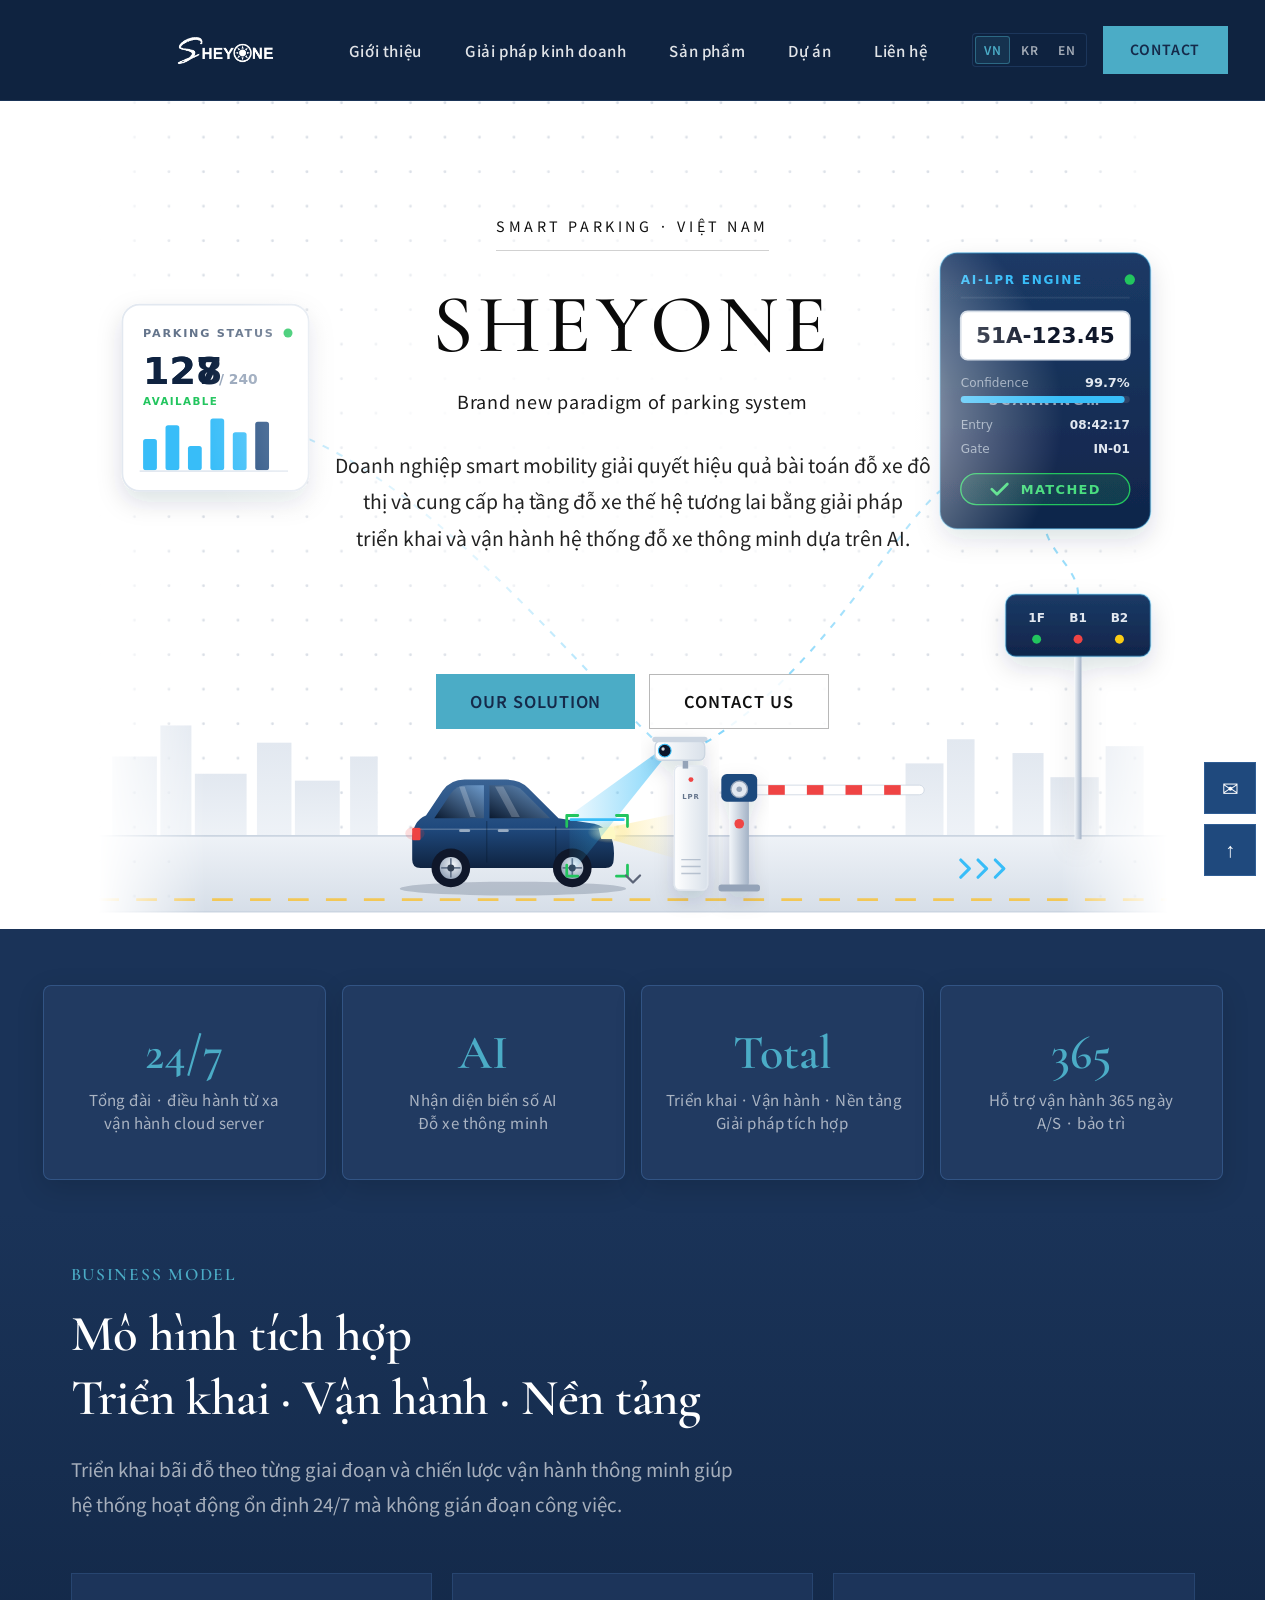
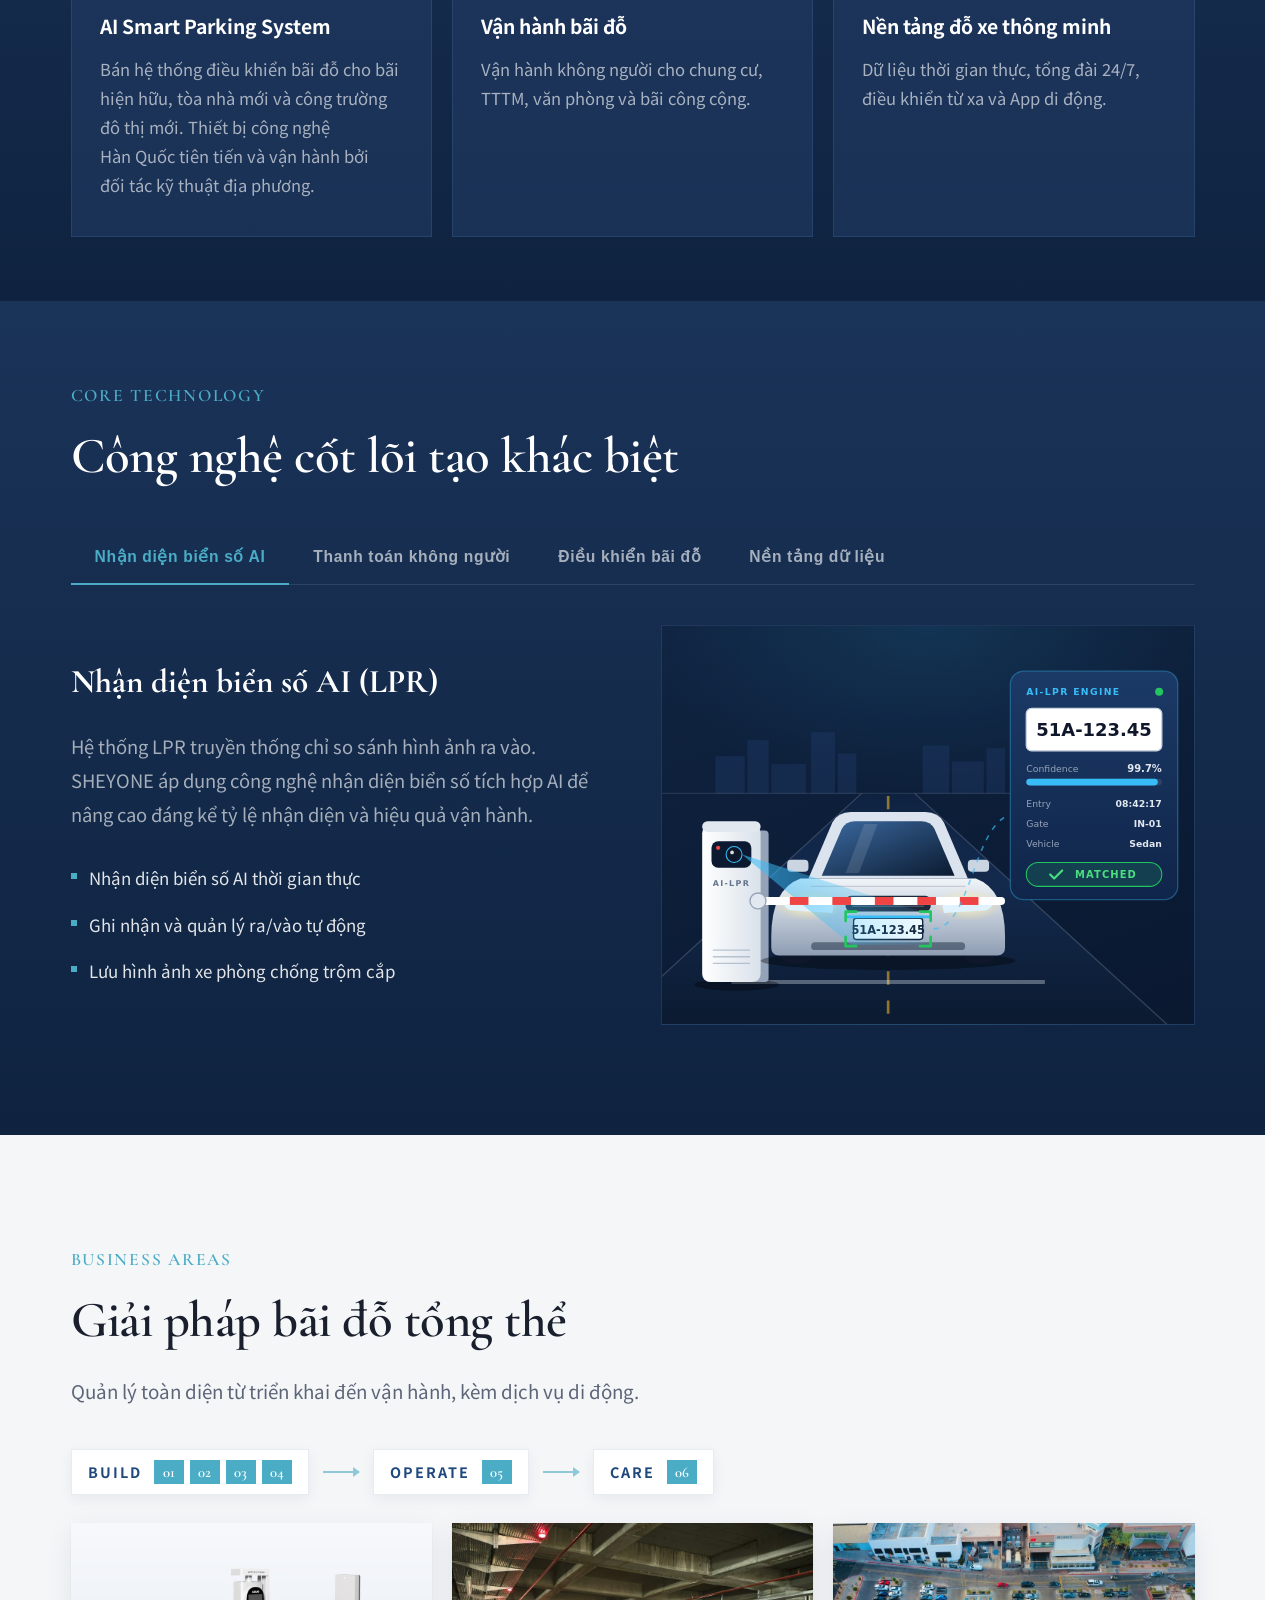
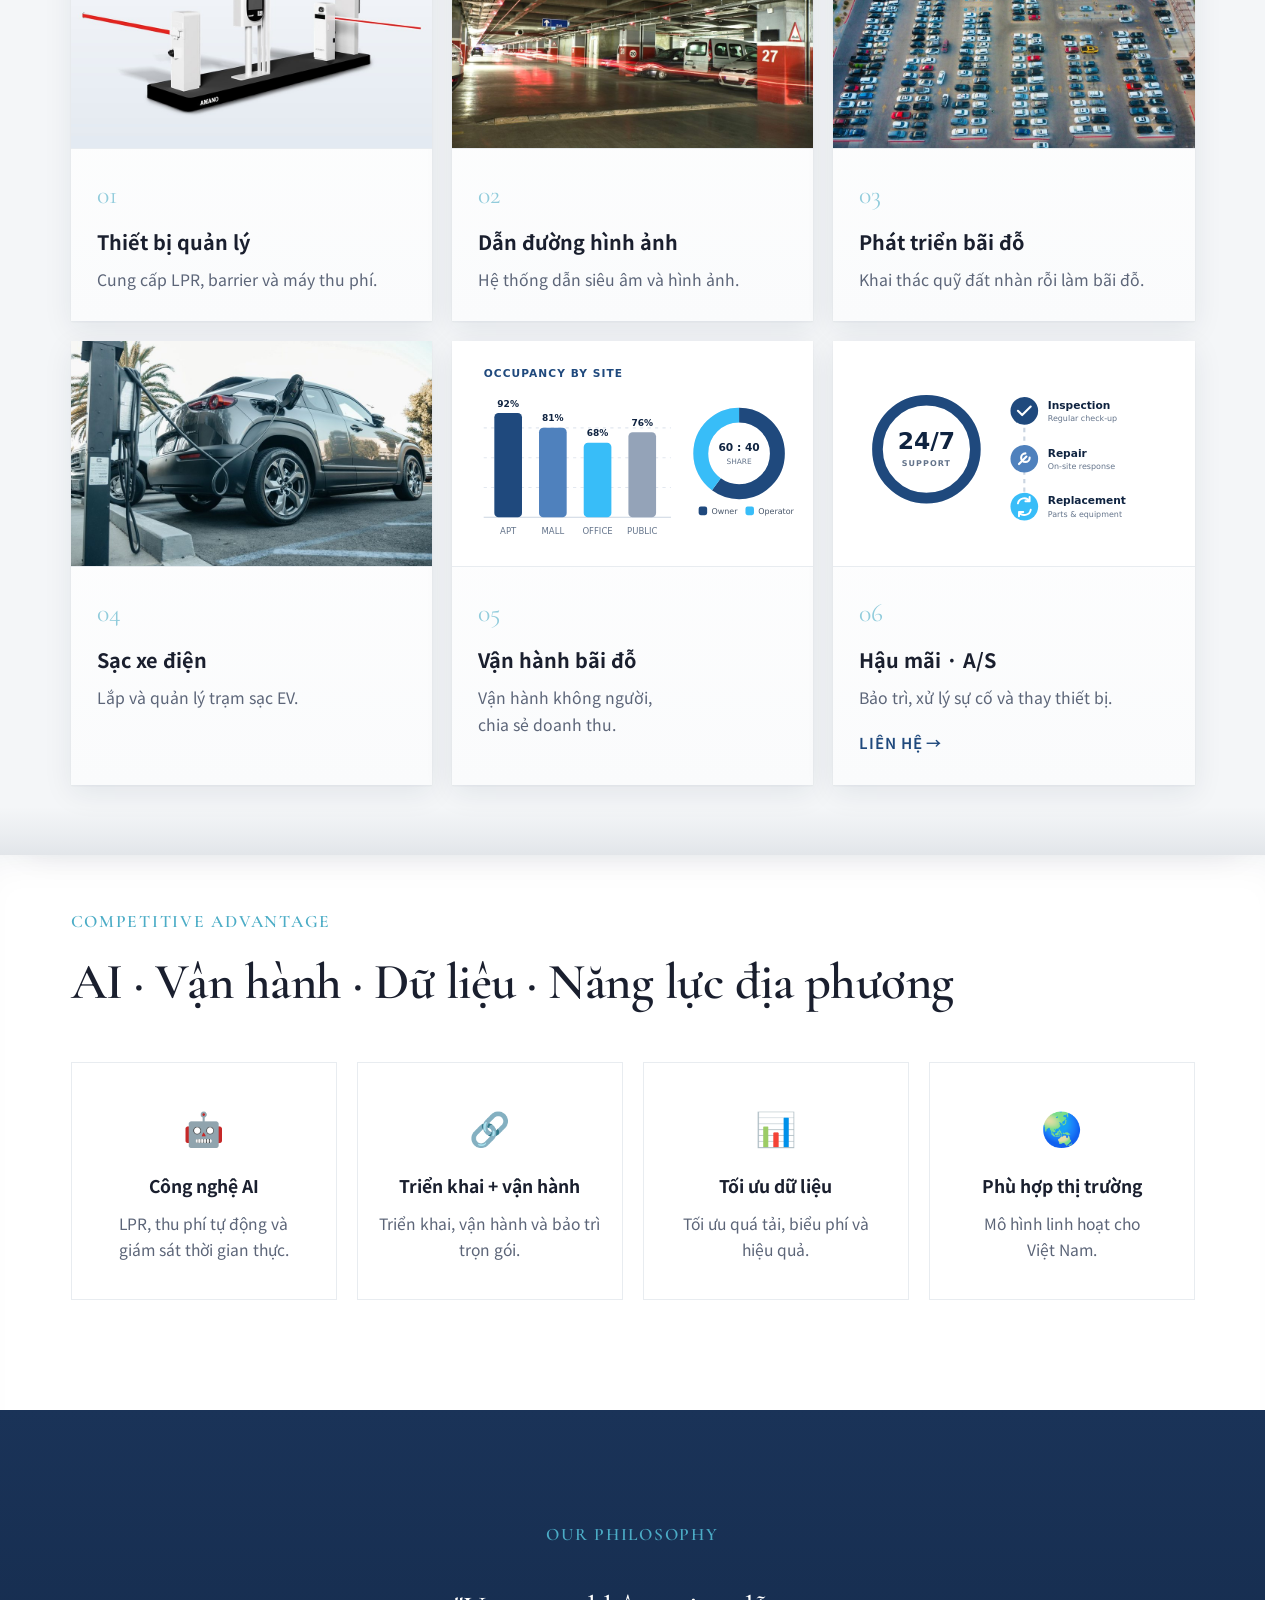
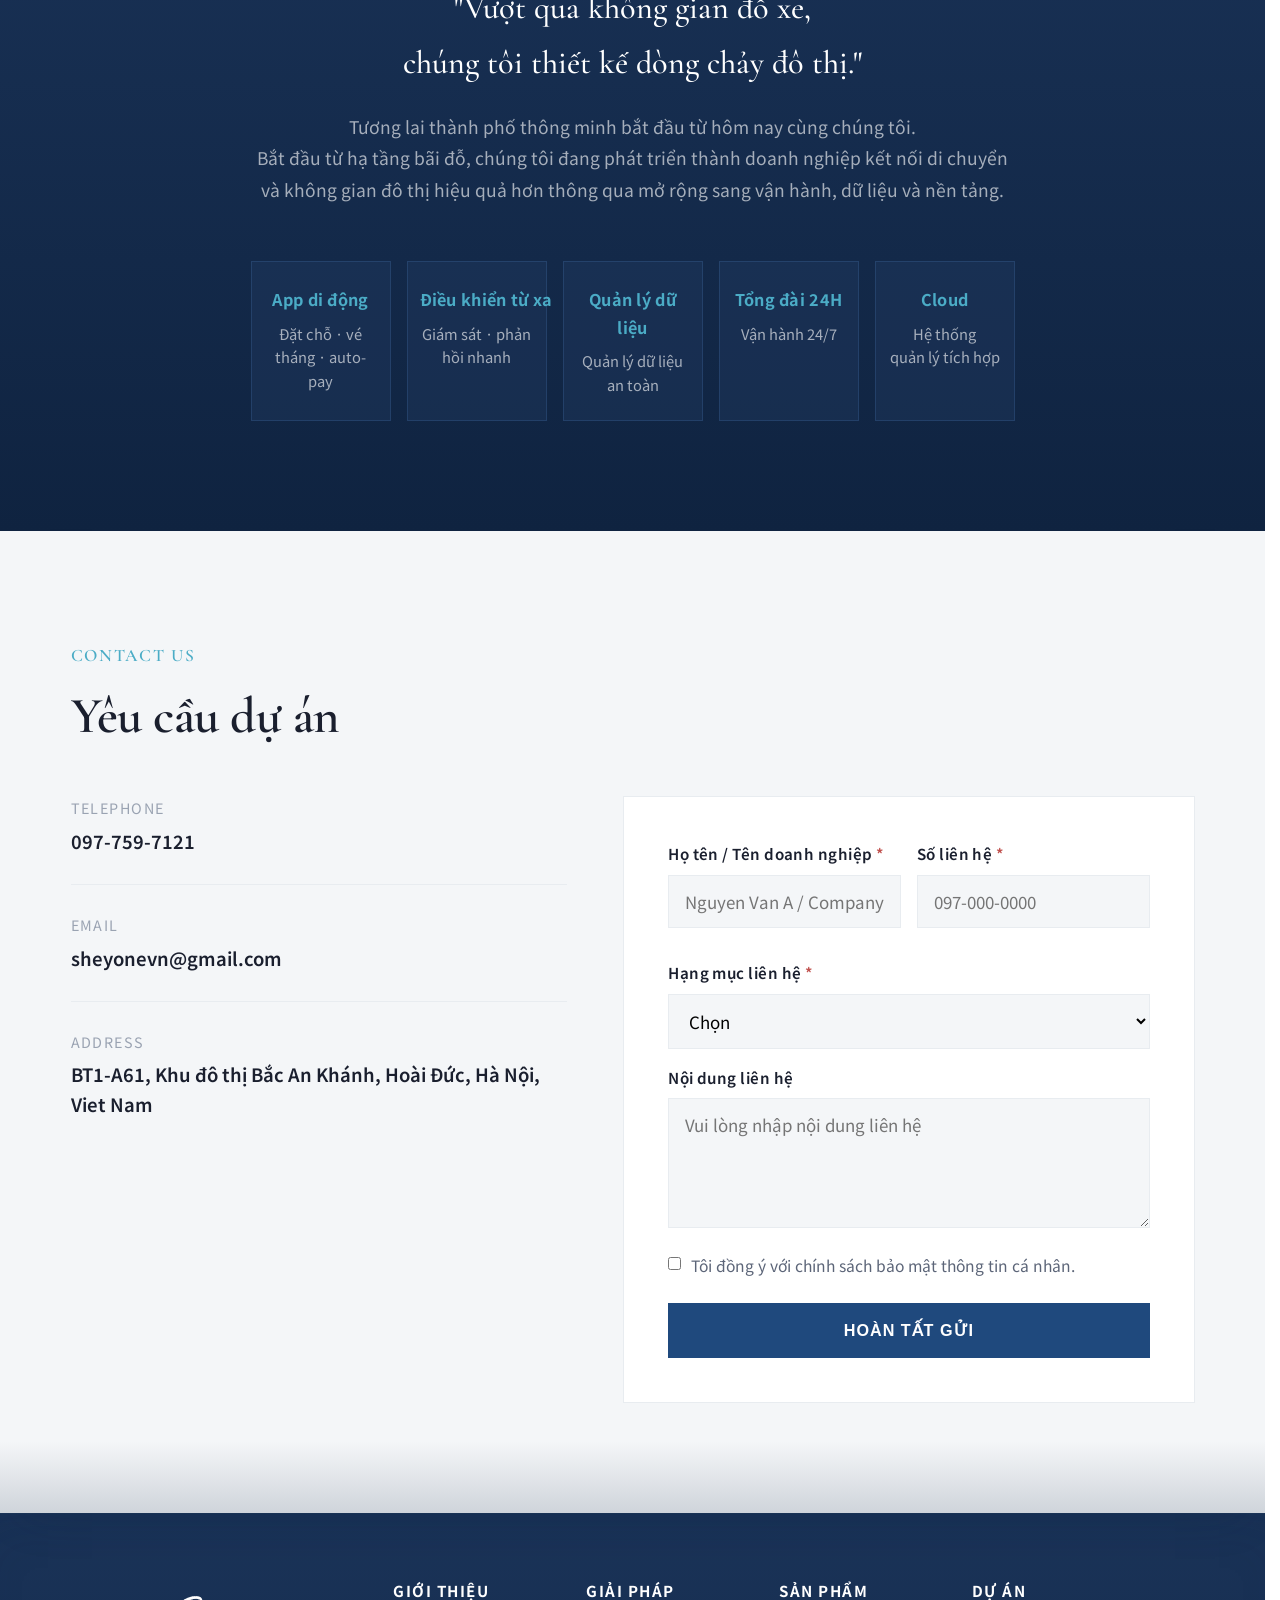
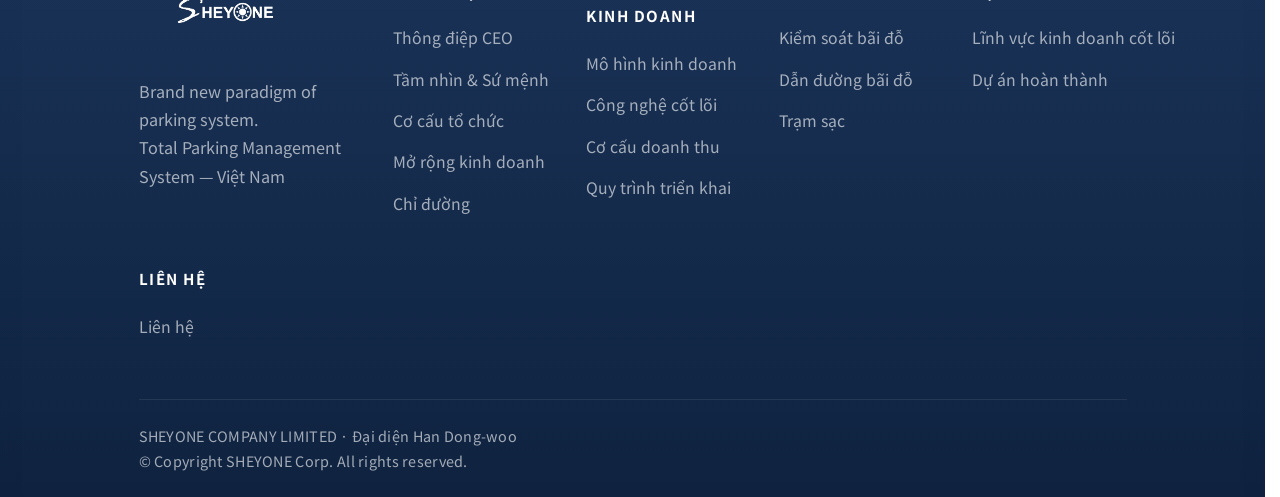
==== commit 30d2d25a: "Refresh hero parking animation on the home page. Co-Authored-By: Claude Opus 5.5 (1M context) <norep" ====
--- a/index.html
+++ b/index.html
@@ -71,161 +71,195 @@
   <section class="hero hero--centered">
     <div class="hero-animation" aria-hidden="true">
       <div class="hero-parking-scene">
-        <svg viewBox="0 0 620 480" fill="none" xmlns="http://www.w3.org/2000/svg" role="img" aria-label="Smart parking control system">
+        <svg viewBox="0 0 620 480" fill="none" xmlns="http://www.w3.org/2000/svg" font-family="Inter, system-ui, -apple-system, 'Segoe UI', sans-serif" role="img" aria-label="Smart parking control system">
           <defs>
-            <linearGradient id="heroRoad" x1="0" y1="0" x2="0" y2="1">
-              <stop offset="0%" stop-color="#e2e8f0"/>
-              <stop offset="100%" stop-color="#cbd5e1"/>
+            <pattern id="heroGrid" width="20" height="20" patternUnits="userSpaceOnUse">
+              <circle cx="1" cy="1" r="0.8" fill="#94a3b8"/>
+            </pattern>
+            <linearGradient id="heroEdgeFade" x1="0" y1="0" x2="1" y2="0">
+              <stop offset="0" stop-color="#fff" stop-opacity="0"/>
+              <stop offset="0.1" stop-color="#fff"/>
+              <stop offset="0.9" stop-color="#fff"/>
+              <stop offset="1" stop-color="#fff" stop-opacity="0"/>
             </linearGradient>
-            <linearGradient id="heroCarBody" x1="0" y1="0" x2="0" y2="1">
-              <stop offset="0%" stop-color="#52637a"/>
-              <stop offset="45%" stop-color="#3d4f66"/>
-              <stop offset="100%" stop-color="#2a3749"/>
-            </linearGradient>
-            <linearGradient id="heroCarGlass" x1="0" y1="0" x2="0" y2="1">
-              <stop offset="0%" stop-color="#64748b"/>
-              <stop offset="100%" stop-color="#334155"/>
-            </linearGradient>
-            <linearGradient id="heroMetal" x1="0" y1="0" x2="1" y2="1">
-              <stop offset="0%" stop-color="#94a3b8"/>
-              <stop offset="100%" stop-color="#64748b"/>
-            </linearGradient>
-            <linearGradient id="heroMetalDark" x1="0" y1="0" x2="0" y2="1">
-              <stop offset="0%" stop-color="#475569"/>
-              <stop offset="100%" stop-color="#334155"/>
-            </linearGradient>
-            <linearGradient id="heroScreen" x1="0" y1="0" x2="0" y2="1">
-              <stop offset="0%" stop-color="#1e293b"/>
-              <stop offset="100%" stop-color="#0f172a"/>
-            </linearGradient>
-            <linearGradient id="heroBarrierArm" x1="0" y1="0" x2="1" y2="0">
-              <stop offset="0%" stop-color="#fbbf24"/>
-              <stop offset="12%" stop-color="#fbbf24"/>
-              <stop offset="12%" stop-color="#dc2626"/>
-              <stop offset="24%" stop-color="#dc2626"/>
-              <stop offset="24%" stop-color="#fbbf24"/>
-              <stop offset="36%" stop-color="#fbbf24"/>
-              <stop offset="36%" stop-color="#dc2626"/>
-              <stop offset="48%" stop-color="#dc2626"/>
-              <stop offset="48%" stop-color="#fbbf24"/>
-              <stop offset="60%" stop-color="#fbbf24"/>
-              <stop offset="60%" stop-color="#dc2626"/>
-              <stop offset="72%" stop-color="#dc2626"/>
-              <stop offset="72%" stop-color="#fbbf24"/>
-              <stop offset="84%" stop-color="#fbbf24"/>
-              <stop offset="84%" stop-color="#dc2626"/>
-              <stop offset="100%" stop-color="#dc2626"/>
-            </linearGradient>
-            <filter id="heroGlowFilter" x="-20%" y="-20%" width="140%" height="140%">
-              <feGaussianBlur stdDeviation="2" result="blur"/>
-              <feMerge><feMergeNode in="blur"/><feMergeNode in="SourceGraphic"/></feMerge>
-            </filter>
-            <filter id="heroSoftShadow" x="-10%" y="-10%" width="120%" height="130%">
-              <feDropShadow dx="0" dy="2" stdDeviation="3" flood-color="#0f2340" flood-opacity="0.18"/>
+            <mask id="heroEdgeMask" maskUnits="userSpaceOnUse" x="0" y="0" width="620" height="480">
+              <rect width="620" height="480" fill="url(#heroEdgeFade)"/>
+            </mask>
+            <linearGradient id="heroRoad" x1="0" y1="0" x2="0" y2="1"><stop offset="0" stop-color="#eef2f7"/><stop offset="1" stop-color="#d6dee8"/></linearGradient>
+            <linearGradient id="heroSkyline" x1="0" y1="0" x2="0" y2="1"><stop offset="0" stop-color="#e2e8f0"/><stop offset="1" stop-color="#eef2f7"/></linearGradient>
+            <linearGradient id="heroCarBody" x1="0" y1="0" x2="0" y2="1"><stop offset="0" stop-color="#3a6394"/><stop offset="0.55" stop-color="#1F497D"/><stop offset="1" stop-color="#0f2340"/></linearGradient>
+            <linearGradient id="heroCarGlass" x1="0" y1="0" x2="1" y2="1"><stop offset="0" stop-color="#6d9acb"/><stop offset="1" stop-color="#0b1a30"/></linearGradient>
+            <radialGradient id="heroRim" cx="0.4" cy="0.35" r="0.7"><stop offset="0" stop-color="#f1f5f9"/><stop offset="1" stop-color="#94a3b8"/></radialGradient>
+            <radialGradient id="heroHead" cx="0.5" cy="0.5" r="0.5"><stop offset="0" stop-color="#fffbe6" stop-opacity="0.95"/><stop offset="1" stop-color="#fde68a" stop-opacity="0"/></radialGradient>
+            <linearGradient id="heroHeadBeam" x1="0" y1="0" x2="1" y2="0"><stop offset="0" stop-color="#fde68a" stop-opacity="0.55"/><stop offset="1" stop-color="#fde68a" stop-opacity="0"/></linearGradient>
+            <linearGradient id="heroBeam" x1="1" y1="0" x2="0" y2="0"><stop offset="0" stop-color="#38BDF8" stop-opacity="0.6"/><stop offset="1" stop-color="#38BDF8" stop-opacity="0.08"/></linearGradient>
+            <linearGradient id="heroCab" x1="0" y1="0" x2="1" y2="0"><stop offset="0" stop-color="#ffffff"/><stop offset="1" stop-color="#d9e1ea"/></linearGradient>
+            <linearGradient id="heroPost" x1="0" y1="0" x2="1" y2="0"><stop offset="0" stop-color="#f1f5f9"/><stop offset="1" stop-color="#a3b2c6"/></linearGradient>
+            <linearGradient id="heroPanel" x1="0" y1="0" x2="0" y2="1"><stop offset="0" stop-color="#1b3a66"/><stop offset="1" stop-color="#10254a"/></linearGradient>
+            <filter id="heroSoftShadow" x="-20%" y="-20%" width="140%" height="150%">
+              <feDropShadow dx="0" dy="6" stdDeviation="7" flood-color="#0f2340" flood-opacity="0.14"/>
             </filter>
           </defs>
 
-          <!-- Control center monitor -->
+          <!-- Ambient dot grid -->
+          <rect width="620" height="480" fill="url(#heroGrid)" opacity="0.35" mask="url(#heroEdgeMask)"/>
+
+          <!-- City skyline -->
+          <g fill="url(#heroSkyline)" mask="url(#heroEdgeMask)">
+            <rect x="8" y="380" width="26" height="46"/><rect x="36" y="362" width="18" height="64"/><rect x="56" y="390" width="30" height="36"/>
+            <rect x="92" y="372" width="20" height="54"/><rect x="114" y="394" width="26" height="32"/><rect x="146" y="380" width="16" height="46"/>
+            <rect x="468" y="384" width="22" height="42"/><rect x="492" y="370" width="16" height="56"/><rect x="530" y="378" width="18" height="48"/>
+            <rect x="552" y="392" width="28" height="34"/><rect x="584" y="374" width="22" height="52"/>
+          </g>
+
+          <!-- Road -->
+          <g mask="url(#heroEdgeMask)">
+            <rect x="0" y="426" width="620" height="44" fill="url(#heroRoad)"/>
+            <path d="M0 426 H620 M0 470 H620" stroke="#cbd5e1"/>
+            <path class="hero-lane-dash" d="M0 463 H620" stroke="#fbbf24" stroke-opacity="0.75" stroke-width="1.6" stroke-dasharray="12 10"/>
+          </g>
+
+          <!-- Guidance chevrons -->
+          <g stroke="#38BDF8" stroke-width="1.8" stroke-linecap="round" stroke-linejoin="round">
+            <path class="hero-chev" d="M500 440 l5 5 l-5 5"/>
+            <path class="hero-chev hero-chev--2" d="M510 440 l5 5 l-5 5"/>
+            <path class="hero-chev hero-chev--3" d="M520 440 l5 5 l-5 5"/>
+          </g>
+
+          <!-- Bay guidance sign -->
           <g filter="url(#heroSoftShadow)">
-            <rect x="420" y="48" width="160" height="110" rx="5" fill="#374151" stroke="#64748b" stroke-width="1"/>
-            <rect x="428" y="56" width="144" height="86" rx="3" fill="url(#heroScreen)"/>
-            <rect x="438" y="66" width="124" height="7" rx="1.5" fill="#4BACC6" opacity="0.55"/>
-            <rect x="438" y="78" width="88" height="5" rx="1" fill="#64748b" opacity="0.7"/>
-            <rect x="438" y="88" width="104" height="5" rx="1" fill="#64748b" opacity="0.45"/>
-            <rect x="438" y="98" width="72" height="5" rx="1" fill="#64748b" opacity="0.35"/>
-            <rect x="438" y="112" width="56" height="18" rx="2" fill="rgba(75,172,198,0.12)" stroke="#4BACC6" stroke-width="0.6"/>
-            <circle class="hero-lpr-scan hero-signal-green" cx="448" cy="118" r="4" filter="url(#heroGlowFilter)"/>
-            <circle class="hero-lpr-scan hero-signal-amber" cx="460" cy="118" r="3.5" filter="url(#heroGlowFilter)" style="animation-delay:-1.2s"/>
-            <text x="478" y="122" fill="#94a3b8" font-size="10" font-family="sans-serif" letter-spacing="0.12em" font-weight="600">MONITORING</text>
-          </g>
-
-          <!-- Data connection lines -->
-          <path class="hero-data-line hero-line-accent" d="M400 102 L320 145" stroke-width="1.5" opacity="0.7"/>
-          <path class="hero-data-line hero-line-accent-dim" d="M420 158 L280 210" stroke-width="1.5" opacity="0.55" style="animation-delay:-1.2s"/>
-          <path class="hero-data-line hero-line-accent" d="M500 158 L420 240" stroke-width="1.5" opacity="0.65" style="animation-delay:-0.6s"/>
-
-          <!-- LPR camera pole -->
+            <rect x="566" y="318" width="4" height="110" fill="url(#heroPost)"/>
+            <rect x="526" y="286" width="84" height="36" rx="6" fill="url(#heroPanel)" stroke="#38BDF8" stroke-opacity="0.35"/>
+          </g>
+          <g font-size="7" font-weight="700" fill="#e2e8f0" text-anchor="middle">
+            <text x="544" y="302">1F</text><text x="568" y="302">B1</text><text x="592" y="302">B2</text>
+          </g>
+          <circle class="hero-bay-led hero-bay-led--a" cx="544" cy="312" r="2.6"/>
+          <circle class="hero-bay-led hero-bay-led--b" cx="568" cy="312" r="2.6"/>
+          <circle class="hero-bay-led hero-bay-led--c" cx="592" cy="312" r="2.6"/>
+
+          <!-- Gate cluster (scaled to sit below the hero copy) -->
+          <g transform="translate(102 131) scale(0.8)">
+          <!-- Vehicle -->
+          <g class="hero-car">
+            <ellipse cx="173" cy="407" rx="82" ry="5" fill="#0f2340" opacity="0.2"/>
+            <g transform="translate(80 150)">
+              <g transform="matrix(-1 0 0 1 186 0)">
+                <path d="M20 236 Q18 214 34 210 L60 206 L82 184 Q88 178 98 178 L128 178 Q138 178 144 186 L156 204 Q166 208 166 222 L166 236 Q166 242 160 242 L26 242 Q20 242 20 236 Z" fill="url(#heroCarBody)"/>
+                <path d="M66 206 L86 186 Q90 182 96 182 L110 182 L110 206 Z" fill="url(#heroCarGlass)"/>
+                <path d="M114 182 L126 182 Q134 182 138 188 L150 206 L114 206 Z" fill="url(#heroCarGlass)"/>
+                <path d="M100 183 L88 205 L94 205 L106 183 Z M128 183 L120 205 L124 205 L132 183 Z" fill="#fff" opacity="0.22"/>
+                <path d="M30 214 H162" stroke="#fff" stroke-opacity="0.22"/>
+                <path d="M112 208 V238 M62 212 V236" stroke="#0b1a30" stroke-opacity="0.35"/>
+                <rect x="96" y="214" width="8" height="2" rx="1" fill="#cbd5e1" opacity="0.7"/>
+                <rect x="124" y="214" width="8" height="2" rx="1" fill="#cbd5e1" opacity="0.7"/>
+                <g>
+                  <circle cx="50" cy="242" r="14" fill="#0f172a"/><circle cx="50" cy="242" r="8" fill="url(#heroRim)"/>
+                  <path d="M50 235 V249 M43 242 H57" stroke="#64748b" stroke-width="1.2"/><circle cx="50" cy="242" r="2.5" fill="#334155"/>
+                </g>
+                <g>
+                  <circle cx="138" cy="242" r="14" fill="#0f172a"/><circle cx="138" cy="242" r="8" fill="url(#heroRim)"/>
+                  <path d="M138 235 V249 M131 242 H145" stroke="#64748b" stroke-width="1.2"/><circle cx="138" cy="242" r="2.5" fill="#334155"/>
+                </g>
+              </g>
+              <polygon class="hero-headbeam" points="166,212 214,202 214,236 166,222" fill="url(#heroHeadBeam)"/>
+              <ellipse class="hero-headlight" cx="163" cy="216" rx="16" ry="8" fill="url(#heroHead)"/>
+              <path d="M155 213 L165 212 Q168 216 167 221 L157 221 Z" fill="#fef9c3"/>
+              <rect x="20" y="213" width="6" height="9" rx="1" fill="#ef4444"/>
+              <ellipse cx="22" cy="217" rx="7" ry="5" fill="#ef4444" opacity="0.18"/>
+            </g>
+          </g>
+
+          <!-- LPR beam + capture frame -->
+          <polygon class="hero-beam" points="282,305 282,313 214,398 214,354" fill="url(#heroBeam)"/>
+          <rect class="hero-scanline" x="214" y="356" width="40" height="2" rx="1" fill="#38BDF8"/>
+          <g class="hero-bracket" stroke="#22C55E" stroke-width="2" stroke-linecap="round" stroke-linejoin="round">
+            <path d="M212 362 V354 H220"/><path d="M248 354 H256 V362"/><path d="M212 390 V398 H220"/><path d="M248 398 H256 V390"/>
+          </g>
+
+          <!-- AI-LPR camera cabinet -->
           <g filter="url(#heroSoftShadow)">
-            <rect x="251" y="122" width="5" height="88" fill="url(#heroMetalDark)"/>
-            <rect x="245" y="116" width="17" height="8" rx="1.5" fill="#475569"/>
-            <path d="M228 112 H272 V134 H228 Z" fill="#334155" stroke="#475569" stroke-width="0.8"/>
-            <path d="M232 116 H252 V130 H232 Z" fill="#1e293b"/>
-            <circle cx="238" cy="123" r="5" fill="#0f172a" stroke="#64748b" stroke-width="0.8"/>
-            <circle class="hero-lpr-scan hero-signal-green" cx="238" cy="123" r="2.5"/>
-            <rect x="256" y="118" width="14" height="10" rx="1" fill="#475569"/>
-            <circle class="hero-radar-ring hero-ring-accent" cx="380" cy="145" r="24" fill="none" stroke-width="1.5" opacity="0.55"/>
-            <circle class="hero-radar-ring hero-ring-accent-dim" cx="380" cy="145" r="16" fill="none" stroke-width="1" opacity="0.4" style="animation-delay:-1.5s"/>
-          </g>
-
-          <!-- Entry lane -->
-          <path d="M40 280 L580 280 L580 340 L40 340 Z" fill="url(#heroRoad)" stroke="#94a3b8" stroke-width="0.8"/>
-          <path d="M120 310 L500 310" stroke="#64748b" stroke-width="1.5" stroke-dasharray="16 12" opacity="0.65"/>
+            <rect x="290" y="318" width="24" height="90" rx="4" fill="url(#heroCab)" stroke="#e2e8f0"/>
+            <path d="M295 386 H309 M295 391 H309 M295 396 H309" stroke="#94a3b8" stroke-opacity="0.6"/>
+            <text x="302" y="342" text-anchor="middle" font-size="5" font-weight="700" fill="#64748b" letter-spacing="0.6">LPR</text>
+            <circle class="hero-blink" cx="302" cy="328" r="1.8" fill="#ef4444"/>
+            <rect x="296" y="312" width="4" height="8" fill="#94a3b8"/>
+            <rect x="276" y="300" width="36" height="14" rx="4" fill="url(#heroCab)" stroke="#cbd5e1"/>
+            <rect x="274" y="297" width="40" height="4" rx="2" fill="#cbd5e1"/>
+            <circle cx="283" cy="307" r="4.6" fill="#0f172a" stroke="#38BDF8" stroke-width="0.8"/>
+            <circle cx="281.8" cy="305.8" r="1.2" fill="#fff" opacity="0.85"/>
+          </g>
 
           <!-- Barrier gate -->
+          <g class="hero-arm">
+            <rect x="337" y="332" width="134" height="7" rx="3.5" fill="#fff" stroke="#cbd5e1" stroke-width="0.6"/>
+            <rect x="358" y="332" width="12" height="7" fill="#ef4444"/><rect x="386" y="332" width="12" height="7" fill="#ef4444"/>
+            <rect x="414" y="332" width="12" height="7" fill="#ef4444"/><rect x="442" y="332" width="12" height="7" fill="#ef4444"/>
+          </g>
           <g filter="url(#heroSoftShadow)">
-            <rect x="108" y="198" width="18" height="82" rx="2" fill="url(#heroMetalDark)" stroke="#475569" stroke-width="0.8"/>
-            <rect x="110" y="210" width="14" height="22" rx="2" fill="#334155"/>
-            <circle cx="117" cy="248" r="3" fill="#4BACC6" opacity="0.8"/>
-            <g class="hero-barrier-arm">
-              <rect x="118" y="204" width="12" height="16" rx="1.5" fill="#475569"/>
-              <rect x="118" y="208" width="86" height="7" rx="1" fill="url(#heroBarrierArm)" stroke="#92400e" stroke-width="0.5"/>
-              <rect x="196" y="205" width="7" height="13" rx="1" fill="#64748b"/>
+            <rect x="330" y="334" width="14" height="72" rx="3" fill="url(#heroPost)"/>
+            <rect x="324" y="324" width="26" height="20" rx="4" fill="#1F497D"/>
+            <circle class="hero-gate-light" cx="337" cy="360" r="3.5"/>
+            <rect x="322" y="404" width="30" height="5" rx="2" fill="#94a3b8"/>
+          </g>
+          <circle cx="337" cy="335" r="6" fill="#e2e8f0" stroke="#94a3b8"/>
+          <circle cx="337" cy="335" r="2" fill="#94a3b8"/>
+          </g>
+
+          <!-- Data flows -->
+          <path class="hero-flow" d="M352 372 C420 330 460 250 488 226" stroke="#38BDF8" stroke-opacity="0.6" stroke-width="1.2"/>
+          <path class="hero-flow" d="M568 286 C568 272 552 262 549 248" stroke="#38BDF8" stroke-opacity="0.5" stroke-width="1.2"/>
+          <path class="hero-flow" d="M122 196 C200 230 280 330 324 372" stroke="#38BDF8" stroke-opacity="0.45" stroke-width="1.2"/>
+
+          <!-- Occupancy card -->
+          <g class="hero-float hero-float--alt">
+            <g filter="url(#heroSoftShadow)">
+              <rect x="14" y="118" width="108" height="108" rx="10" fill="#fff" stroke="#e2e8f0"/>
             </g>
-          </g>
-
-          <!-- Payment kiosk -->
-          <g filter="url(#heroSoftShadow)">
-            <rect x="166" y="224" width="58" height="76" rx="4" fill="url(#heroMetalDark)" stroke="#64748b" stroke-width="0.9"/>
-            <rect x="174" y="232" width="42" height="30" rx="2" fill="url(#heroScreen)" stroke="#334155" stroke-width="0.8"/>
-            <text class="hero-display-text" x="195" y="251" text-anchor="middle" fill="#4BACC6" font-size="8" font-family="monospace" font-weight="700">AI-LPR</text>
-            <rect x="180" y="268" width="30" height="3" rx="0.5" fill="#1e293b"/>
-            <rect x="180" y="276" width="30" height="14" rx="2" fill="#334155" stroke="#475569" stroke-width="0.5"/>
-            <circle cx="186" cy="283" r="1.5" fill="#64748b"/><circle cx="192" cy="283" r="1.5" fill="#64748b"/><circle cx="198" cy="283" r="1.5" fill="#64748b"/>
-            <circle cx="186" cy="289" r="1.5" fill="#64748b"/><circle cx="192" cy="289" r="1.5" fill="#64748b"/><circle cx="198" cy="289" r="1.5" fill="#64748b"/>
-          </g>
-
-          <!-- Vehicle (side view — front/right, longer bonnet) -->
-          <g class="hero-car-body" filter="url(#heroSoftShadow)">
-            <ellipse cx="302" cy="336" rx="58" ry="3.5" fill="rgba(15,35,64,0.14)"/>
-            <path d="M248 322 C250 312 260 304 276 300 H312 C328 298 342 302 352 308 L374 316 C382 320 384 326 378 332 L362 336 H278 C262 336 248 330 248 322 Z" fill="url(#heroCarBody)" stroke="#1e293b" stroke-width="0.9"/>
-            <path d="M276 300 L290 282 H322 L332 296 H312 L276 304 Z" fill="url(#heroCarGlass)" stroke="#475569" stroke-width="0.7"/>
-            <path d="M290 284 H318" stroke="rgba(255,255,255,0.22)" stroke-width="0.8"/>
-            <path d="M352 308 L374 316" stroke="rgba(30,41,59,0.25)" stroke-width="0.7"/>
-            <path d="M358 314 H368 V318 H358 Z" fill="#334155" stroke="#475569" stroke-width="0.4"/>
-            <path d="M372 315 H382 V321 H372 Z" fill="#f8fafc" opacity="0.95"/>
-            <path d="M376 317 H380 V319 H376 Z" fill="#e2e8f0" opacity="0.9"/>
-            <path d="M248 318 H254 V324 H248 Z" fill="#ef4444" opacity="0.85"/>
-            <line x1="278" y1="336" x2="348" y2="336" stroke="#1e293b" stroke-width="0.6" opacity="0.35"/>
-            <g>
-              <circle cx="270" cy="334" r="11" fill="#1e293b"/>
-              <circle cx="270" cy="334" r="7.5" fill="#64748b"/>
-              <circle cx="270" cy="334" r="4.5" fill="#94a3b8"/>
-              <circle cx="270" cy="334" r="1.8" fill="#cbd5e1"/>
+            <text x="26" y="137" font-size="6.5" font-weight="700" fill="#64748b" letter-spacing="1">PARKING STATUS</text>
+            <circle class="hero-pulse" cx="110" cy="134.5" r="2.6" fill="#22C55E"/>
+            <text class="hero-count hero-count--a" x="26" y="164" font-size="22" font-weight="800" fill="#0f2340">128</text>
+            <text class="hero-count hero-count--b" x="26" y="164" font-size="22" font-weight="800" fill="#0f2340">127</text>
+            <text x="70" y="164" font-size="8" font-weight="600" fill="#94a3b8">/ 240</text>
+            <text x="26" y="176" font-size="6" font-weight="700" fill="#22C55E" letter-spacing="0.8">AVAILABLE</text>
+            <g fill="#38BDF8">
+              <rect class="hero-bar" x="26" y="196" width="8" height="18" rx="1.5"/>
+              <rect class="hero-bar hero-bar--2" x="39" y="188" width="8" height="26" rx="1.5"/>
+              <rect class="hero-bar hero-bar--3" x="52" y="200" width="8" height="14" rx="1.5"/>
+              <rect class="hero-bar hero-bar--4" x="65" y="184" width="8" height="30" rx="1.5"/>
+              <rect class="hero-bar hero-bar--5" x="78" y="192" width="8" height="22" rx="1.5"/>
+              <rect class="hero-bar hero-bar--6" x="91" y="186" width="8" height="28" rx="1.5" fill="#1F497D"/>
             </g>
-            <g>
-              <circle cx="332" cy="334" r="11" fill="#1e293b"/>
-              <circle cx="332" cy="334" r="7.5" fill="#64748b"/>
-              <circle cx="332" cy="334" r="4.5" fill="#94a3b8"/>
-              <circle cx="332" cy="334" r="1.8" fill="#cbd5e1"/>
+            <path d="M24 214.5 H110" stroke="#e2e8f0"/>
+          </g>
+
+          <!-- AI-LPR engine HUD -->
+          <g class="hero-float">
+            <g filter="url(#heroSoftShadow)">
+              <rect x="488" y="88" width="122" height="160" rx="10" fill="url(#heroPanel)" stroke="#38BDF8" stroke-opacity="0.35"/>
             </g>
-          </g>
-
-          <!-- Parking bays -->
-          <g opacity="0.98">
-            <rect class="hero-slot-a" x="380" y="352" width="72" height="38" rx="1" fill="rgba(148,163,184,0.08)" stroke="#94a3b8" stroke-width="1"/>
-            <rect class="hero-slot-b" x="462" y="352" width="72" height="38" rx="1" fill="rgba(148,163,184,0.08)" stroke="#94a3b8" stroke-width="1"/>
-            <rect class="hero-slot-c" x="544" y="352" width="72" height="38" rx="1" fill="rgba(148,163,184,0.08)" stroke="#94a3b8" stroke-width="1"/>
-            <g fill="#64748b" font-size="9" font-family="sans-serif" font-weight="600" text-anchor="middle">
-              <text x="416" y="366">P1</text>
-              <text x="498" y="366">P2</text>
-              <text x="580" y="366">P3</text>
+            <text x="500" y="106" font-size="7" font-weight="700" fill="#38BDF8" letter-spacing="1">AI-LPR ENGINE</text>
+            <circle class="hero-pulse" cx="598" cy="103.5" r="3" fill="#22C55E"/>
+            <path d="M500 114 H598" stroke="#fff" stroke-opacity="0.08"/>
+            <text class="hero-hud-idle" x="549" y="176" text-anchor="middle" font-size="7.5" font-weight="700" fill="#94a3b8" letter-spacing="1.5">SCANNING…</text>
+            <g class="hero-hud-result">
+              <rect x="500" y="122" width="98" height="28" rx="4" fill="#fff" stroke="#cbd5e1"/>
+              <text x="549" y="140.5" text-anchor="middle" font-size="12.5" font-weight="800" fill="#0f172a">51A-123.45</text>
+              <text x="500" y="166" font-size="7" fill="#94a3b8">Confidence</text>
+              <text x="598" y="166" text-anchor="end" font-size="7.5" font-weight="700" fill="#e2e8f0">99.7%</text>
+              <rect x="500" y="171" width="98" height="4" rx="2" fill="#fff" fill-opacity="0.1"/>
+              <rect class="hero-hud-gauge" x="500" y="171" width="95" height="4" rx="2" fill="#38BDF8"/>
+              <text x="500" y="190" font-size="7" fill="#94a3b8">Entry</text>
+              <text x="598" y="190" text-anchor="end" font-size="7" font-weight="600" fill="#e2e8f0">08:42:17</text>
+              <text x="500" y="204" font-size="7" fill="#94a3b8">Gate</text>
+              <text x="598" y="204" text-anchor="end" font-size="7" font-weight="600" fill="#e2e8f0">IN-01</text>
             </g>
-          </g>
-
-          <!-- Guidance arrow -->
-          <path class="hero-guide-arrow" d="M360 318 L392 318 L384 312 M392 318 L384 324" stroke-width="1.8" stroke-linecap="round" stroke-linejoin="round">
-            <animate attributeName="opacity" values="0.35;1;0.35" dur="2s" repeatCount="indefinite"/>
-          </path>
+            <g class="hero-hud-status">
+              <rect x="500" y="216" width="98" height="18" rx="9" fill="#22C55E" fill-opacity="0.15" stroke="#22C55E" stroke-width="0.8"/>
+              <path d="M518 225 l3 3 l6 -6" stroke="#4ade80" stroke-width="1.6" stroke-linecap="round" stroke-linejoin="round"/>
+              <text x="558" y="228" text-anchor="middle" font-size="7.5" font-weight="700" fill="#4ade80" letter-spacing="0.8">MATCHED</text>
+            </g>
+          </g>
         </svg>
       </div>
     </div>
--- a/css/style.css
+++ b/css/style.css
@@ -2674,3 +2674,123 @@
     max-width: none;
   }
 }
+
+/* ===== Phone layout (≤768px) ===== */
+@media (max-width: 768px) {
+  :root {
+    --logo-height: 48px;
+    --logo-offset-y: 3px;
+  }
+
+  .header { height: 64px; }
+
+  .header .container {
+    width: 100%;
+    height: 64px;
+    min-height: 64px;
+    max-height: 64px;
+    padding: 0 16px;
+  }
+
+  .logo { height: 64px; }
+
+  .header-cta { gap: 10px; }
+  .header-cta .btn { display: none; } /* contact stays reachable via the floating button */
+
+  .nav.mobile-open {
+    top: 64px;
+    max-height: calc(100vh - 64px);
+    overflow-y: auto;
+  }
+
+  .section[id] { scroll-margin-top: 64px; }
+
+  .container { padding: 0 20px; }
+
+  /* Comparison table → stacked cards */
+  .tech-table,
+  .tech-table tbody,
+  .tech-table tr,
+  .tech-table td {
+    display: block;
+    width: 100%;
+  }
+  .tech-table thead { display: none; }
+  .tech-table tr {
+    margin-bottom: 14px;
+    border: 1px solid var(--gray-200);
+    background: var(--white);
+  }
+  .tech-table tr:nth-child(even) td { background: transparent; }
+  .tech-table td {
+    border-bottom: none;
+    padding: 6px 18px;
+  }
+  .tech-table td:first-child {
+    padding-top: 16px;
+    font-size: 1rem;
+  }
+  .tech-table td:nth-child(2) { color: var(--gray-600); }
+  .tech-table td:last-child { padding-bottom: 16px; }
+  .tech-table td:last-child::before {
+    content: '→ ';
+    color: var(--accent);
+    font-weight: 700;
+  }
+
+  .project-grid { grid-template-columns: minmax(0, 1fr); }
+  .project-card {
+    padding: 24px 20px;
+    overflow-wrap: anywhere;
+  }
+
+  .float-cta {
+    right: 14px;
+    bottom: 14px;
+    gap: 8px;
+  }
+  .float-btn {
+    width: 44px;
+    height: 44px;
+  }
+}
+
+/* CEO block: stack image + message instead of the fixed 600px column */
+@media (max-width: 1024px) {
+  #ceo .about-split { grid-template-columns: minmax(0, 1fr); }
+  #ceo .about-image { width: 100%; max-width: 600px; }
+  #ceo .ceo-message-text { height: auto; }
+  #ceo .ceo-message-paragraphs { gap: 16px; }
+}
+
+@media (max-width: 768px) {
+  /* let grid items shrink below their content width */
+  .cards-grid, .cards-grid-dark, .revenue-grid, .values-row, .org-grid {
+    grid-template-columns: minmax(0, 1fr);
+  }
+  .cards-grid > *, .cards-grid-dark > *, .revenue-grid > *, .values-row > *, .org-grid > * {
+    min-width: 0;
+  }
+  .card h3, .dark-card h3, .section-title { overflow-wrap: break-word; }
+
+  .tech-table td { box-sizing: border-box; }
+}
+
+@media (max-width: 768px) {
+  /* Headings: smaller on phones so Vietnamese keep-together phrases (lang.js) fit;
+     overflow-wrap is a last-resort fallback for any phrase still wider than the screen */
+  html body .section-title,
+  html[lang] body .section-title {
+    font-size: clamp(22px, 6.6vw, 30px);
+    overflow-wrap: anywhere;
+  }
+}
+
+@media (max-width: 768px) {
+  /* stacked table cards inside dark sections */
+  .section-stripe-dark .tech-table tr {
+    background: rgba(255, 255, 255, 0.05);
+    border-color: rgba(255, 255, 255, 0.14);
+  }
+  .section-stripe-dark .tech-table td:nth-child(2) { color: var(--text-muted); }
+}
--- a/css/hero-animation.css
+++ b/css/hero-animation.css
@@ -44,7 +44,7 @@
   z-index: 1;
   pointer-events: none;
   background:
-    radial-gradient(ellipse 36% 44% at 50% 40%, rgba(255, 255, 255, 0.97) 0%, rgba(255, 255, 255, 0.82) 40%, rgba(255, 255, 255, 0.25) 65%, transparent 100%);
+    radial-gradient(ellipse 34% 36% at 50% 38%, rgba(255, 255, 255, 0.96) 0%, rgba(255, 255, 255, 0.86) 50%, rgba(255, 255, 255, 0.35) 75%, transparent 100%);
 }
 
 .hero-inner {
@@ -117,108 +117,180 @@
   }
 }
 
-/* Hero equipment accents — industrial palette */
-.hero-animation .hero-signal-green { fill: #22c55e; }
-.hero-animation .hero-signal-amber { fill: #f59e0b; }
-.hero-animation .hero-line-accent { stroke: #4BACC6; }
-.hero-animation .hero-line-accent-dim { stroke: #64748b; }
-.hero-animation .hero-ring-accent { stroke: #4BACC6; }
-.hero-animation .hero-ring-accent-dim { stroke: #64748b; }
-.hero-animation .hero-guide-arrow { stroke: #4BACC6; }
-
-/* Tech tab accents — original palette */
-.hero-signal-yellow { fill: #ffe08a; }
-.hero-signal-red { fill: #ffb8a8; }
-.hero-line-yellow { stroke: #f5c842; }
-.hero-line-coral { stroke: #ff9a88; }
-.hero-ring-yellow { stroke: #ffe08a; }
-.hero-ring-coral { stroke: #ffb8a8; }
-
-/* SVG motion */
-.hero-animation .hero-barrier-arm {
-  transform-origin: 118px 204px;
-  animation: heroBarrierCycle 6s ease-in-out infinite;
-}
-
-.hero-animation .hero-car-body {
-  animation: heroCarEnter 6s ease-in-out infinite;
-}
-
-.hero-animation .hero-lpr-scan {
-  animation: heroLprBlink 2.4s ease-in-out infinite;
-}
-
-.hero-animation .hero-slot-a {
-  fill: rgba(34, 197, 94, 0.08);
-  stroke: #64748b;
-  animation: heroSlotAvailable 6s ease-in-out infinite;
-}
-
-.hero-animation .hero-slot-b {
-  fill: rgba(100, 116, 139, 0.1);
-  stroke: #64748b;
-  animation: heroSlotOccupied 6s ease-in-out infinite 1.5s;
-}
-
-.hero-animation .hero-slot-c {
-  fill: rgba(34, 197, 94, 0.08);
-  stroke: #64748b;
-  animation: heroSlotAvailable 6s ease-in-out infinite 3s;
-}
-
-.hero-data-line {
-  stroke-dasharray: 10 8;
-  animation: heroDataFlow 2.4s linear infinite;
-}
-
-.hero-animation .hero-display-text {
-  animation: heroDisplayUpdate 6s steps(1) infinite;
-}
-
-.hero-animation .hero-radar-ring {
-  transform-origin: 380px 145px;
-  animation: heroRadarPing 3s ease-out infinite;
-}
-
-@keyframes heroBarrierCycle {
-  0%, 22% { transform: rotate(0deg); }
-  32%, 68% { transform: rotate(-82deg); }
-  78%, 100% { transform: rotate(0deg); }
-}
-
-@keyframes heroCarEnter {
-  0%, 10% { transform: translate(-140px, 0); opacity: 0; }
-  18%, 72% { transform: translate(0, 0); opacity: 1; }
-  82%, 100% { transform: translate(100px, 12px); opacity: 0; }
-}
-
-@keyframes heroLprBlink {
-  0%, 100% { opacity: 0.5; fill: #22c55e; }
-  50% { opacity: 1; fill: #4ade80; }
-}
-
-@keyframes heroSlotAvailable {
-  0%, 18%, 100% { fill: rgba(34, 197, 94, 0.06); }
-  28%, 72% { fill: rgba(34, 197, 94, 0.18); }
-}
-
-@keyframes heroSlotOccupied {
-  0%, 18%, 100% { fill: rgba(100, 116, 139, 0.08); }
-  28%, 72% { fill: rgba(245, 158, 11, 0.16); }
-}
-
-@keyframes heroDataFlow {
-  to { stroke-dashoffset: -36; }
-}
-
-@keyframes heroDisplayUpdate {
-  0%, 35% { opacity: 1; }
-  36%, 100% { opacity: 0.75; }
-}
-
-@keyframes heroRadarPing {
-  0% { transform: scale(0.55); opacity: 0.85; }
-  100% { transform: scale(1.9); opacity: 0; }
+/* ===== Hero scene motion — one 8s timeline ===== */
+/* 0–24% car arrives · 28–54% LPR scan · 50–88% HUD result · 66–86% gate opens · 70–90% car exits */
+.hero-animation .hero-car {
+  animation: heroCar 8s cubic-bezier(0.4, 0, 0.2, 1) infinite;
+}
+
+.hero-animation .hero-lane-dash { animation: heroLaneDash 8s linear infinite; }
+.hero-animation .hero-headlight { animation: heroPulse 2.4s ease-in-out infinite; }
+.hero-animation .hero-beam { animation: heroBeam 8s ease-in-out infinite; }
+.hero-animation .hero-scanline { animation: heroScan 8s ease-in-out infinite; }
+
+.hero-animation .hero-bracket {
+  transform-box: fill-box;
+  transform-origin: center;
+  animation: heroBracket 8s ease-out infinite;
+}
+
+.hero-animation .hero-arm {
+  transform-box: fill-box;
+  transform-origin: 0% 50%;
+  animation: heroArm 8s cubic-bezier(0.4, 0, 0.2, 1) infinite;
+}
+
+.hero-animation .hero-gate-light {
+  fill: #ef4444;
+  animation: heroGateLight 8s steps(1) infinite;
+}
+
+.hero-animation .hero-hud-idle { animation: heroHudIdle 8s ease-in-out infinite; }
+.hero-animation .hero-hud-result { animation: heroHudResult 8s ease-out infinite; }
+
+.hero-animation .hero-hud-gauge {
+  transform-box: fill-box;
+  transform-origin: left center;
+  animation: heroHudGauge 8s ease-out infinite;
+}
+
+.hero-animation .hero-hud-status { animation: heroHudStatus 8s ease-out infinite; }
+
+.hero-animation .hero-count--a { animation: heroCountA 8s steps(1) infinite; }
+.hero-animation .hero-count--b { animation: heroCountB 8s steps(1) infinite; }
+
+/* Ambient loops */
+.hero-animation .hero-float { animation: heroFloat 6s ease-in-out infinite; }
+.hero-animation .hero-float--alt { animation-duration: 7s; animation-delay: -2s; }
+.hero-animation .hero-pulse { animation: heroPulse 1.6s ease-in-out infinite; }
+.hero-animation .hero-blink { animation: heroPulse 1.1s ease-in-out infinite; }
+
+.hero-animation .hero-flow {
+  stroke-dasharray: 4 5;
+  animation: heroFlow 1.2s linear infinite;
+}
+
+.hero-animation .hero-chev { animation: heroChev 1.8s ease-in-out infinite; }
+.hero-animation .hero-chev--2 { animation-delay: 0.2s; }
+.hero-animation .hero-chev--3 { animation-delay: 0.4s; }
+
+.hero-animation .hero-bar {
+  transform-box: fill-box;
+  transform-origin: 50% 100%;
+  animation: heroBar 3.2s ease-in-out infinite;
+}
+.hero-animation .hero-bar--2 { animation-delay: -0.5s; }
+.hero-animation .hero-bar--3 { animation-delay: -1.1s; }
+.hero-animation .hero-bar--4 { animation-delay: -1.6s; }
+.hero-animation .hero-bar--5 { animation-delay: -2.2s; }
+.hero-animation .hero-bar--6 { animation-delay: -2.7s; }
+
+.hero-animation .hero-bay-led { animation: heroPulse 2s ease-in-out infinite; }
+.hero-animation .hero-bay-led--a { fill: #22C55E; }
+.hero-animation .hero-bay-led--b { fill: #ef4444; animation-delay: -0.7s; }
+.hero-animation .hero-bay-led--c { fill: #facc15; animation-delay: -1.4s; }
+
+@keyframes heroCar {
+  0% { transform: translateX(-300px); opacity: 0; }
+  6% { opacity: 1; }
+  24%, 70% { transform: translateX(0); opacity: 1; }
+  90% { transform: translateX(430px); opacity: 1; }
+  91%, 100% { transform: translateX(430px); opacity: 0; }
+}
+
+@keyframes heroLaneDash {
+  0% { stroke-dashoffset: 0; }
+  24%, 70% { stroke-dashoffset: 52; }
+  90%, 100% { stroke-dashoffset: 104; }
+}
+
+@keyframes heroBeam {
+  0%, 26% { opacity: 0; }
+  32%, 50% { opacity: 1; }
+  58%, 100% { opacity: 0; }
+}
+
+@keyframes heroScan {
+  0%, 30% { transform: translateY(0); opacity: 0; }
+  32% { transform: translateY(0); opacity: 1; }
+  48% { transform: translateY(38px); opacity: 1; }
+  52%, 100% { transform: translateY(38px); opacity: 0; }
+}
+
+@keyframes heroBracket {
+  0%, 44% { transform: scale(1.35); opacity: 0; }
+  50%, 70% { transform: scale(1); opacity: 1; }
+  76%, 100% { transform: scale(1); opacity: 0; }
+}
+
+@keyframes heroArm {
+  0%, 64% { transform: rotate(0deg); }
+  74%, 86% { transform: rotate(-80deg); }
+  96%, 100% { transform: rotate(0deg); }
+}
+
+@keyframes heroGateLight {
+  0% { fill: #ef4444; }
+  64% { fill: #22C55E; }
+  90% { fill: #ef4444; }
+}
+
+@keyframes heroHudIdle {
+  0%, 10% { opacity: 0.35; }
+  20%, 40% { opacity: 1; }
+  30% { opacity: 0.45; }
+  48%, 92% { opacity: 0; }
+  100% { opacity: 0.35; }
+}
+
+@keyframes heroHudResult {
+  0%, 50% { transform: translateY(6px); opacity: 0; }
+  56%, 88% { transform: translateY(0); opacity: 1; }
+  95%, 100% { transform: translateY(0); opacity: 0; }
+}
+
+@keyframes heroHudGauge {
+  0%, 54% { transform: scaleX(0); }
+  68%, 88% { transform: scaleX(1); }
+  96%, 100% { transform: scaleX(0); }
+}
+
+@keyframes heroHudStatus {
+  0%, 62% { opacity: 0; }
+  66%, 88% { opacity: 1; }
+  95%, 100% { opacity: 0; }
+}
+
+@keyframes heroCountA {
+  0% { opacity: 1; }
+  74% { opacity: 0; }
+}
+
+@keyframes heroCountB {
+  0% { opacity: 0; }
+  74% { opacity: 1; }
+}
+
+@keyframes heroFloat {
+  0%, 100% { transform: translateY(0); }
+  50% { transform: translateY(-5px); }
+}
+
+@keyframes heroPulse {
+  0%, 100% { opacity: 0.4; }
+  50% { opacity: 1; }
+}
+
+@keyframes heroFlow { to { stroke-dashoffset: -18; } }
+
+@keyframes heroChev {
+  0%, 100% { opacity: 0.2; }
+  40% { opacity: 1; }
+}
+
+@keyframes heroBar {
+  0%, 100% { transform: scaleY(1); }
+  50% { transform: scaleY(0.6); }
 }
 
 @media (max-width: 768px) {
@@ -238,15 +310,18 @@
   }
 }
 
+/* Reduced motion: freeze on the "matched" frame */
 @media (prefers-reduced-motion: reduce) {
-  .hero-animation .hero-barrier-arm,
-  .hero-animation .hero-car-body,
-  .hero-animation .hero-lpr-scan,
-  .hero-animation .hero-slot-a,
-  .hero-animation .hero-slot-b,
-  .hero-animation .hero-slot-c,
-  .hero-animation .hero-radar-ring,
-  .hero-data-line {
+  .hero-animation * {
     animation: none !important;
   }
-}
+
+  .hero-animation .hero-beam,
+  .hero-animation .hero-scanline,
+  .hero-animation .hero-hud-idle,
+  .hero-animation .hero-count--b {
+    opacity: 0;
+  }
+
+  .hero-animation .hero-gate-light { fill: #22C55E; }
+}
--- a/css/home.css
+++ b/css/home.css
@@ -181,13 +181,54 @@
     grid-template-columns: repeat(3, minmax(0, 1fr));
   }
 
+  html.page-home .stats-bar .container,
+  html.page-home .cards-grid,
+  html.page-home .cards-grid-dark,
+  html.page-home .revenue-grid {
+    grid-template-columns: repeat(2, minmax(0, 1fr));
+  }
+
+  html.page-home .solution-panel,
+  html.page-home .contact-grid {
+    grid-template-columns: minmax(0, 1fr);
+  }
+
   html.page-home .footer-grid {
     grid-template-columns: repeat(2, minmax(0, 1fr));
   }
 }
 
 @media (max-width: 768px) {
-  html.page-home .values-row {
+  html.page-home .values-row,
+  html.page-home .cards-grid,
+  html.page-home .cards-grid-dark,
+  html.page-home .revenue-grid {
+    grid-template-columns: minmax(0, 1fr);
+  }
+
+  /* stats: one compact row per item (number left, label right) */
+  html.page-home .stats-bar .container {
+    grid-template-columns: minmax(0, 1fr);
+    gap: 10px;
+  }
+  html.page-home .stat-item {
+    display: flex;
+    align-items: center;
+    gap: 16px;
+    padding: 16px 18px;
+    text-align: left;
+  }
+  html.page-home .stat-item .number {
+    flex: 0 0 76px;
+    font-size: 1.9rem;
+    text-align: center;
+  }
+  html.page-home .stat-item .label {
+    margin-top: 0;
+    min-width: 0;
+  }
+
+  html.page-home .footer-grid {
     grid-template-columns: minmax(0, 1fr);
   }
 
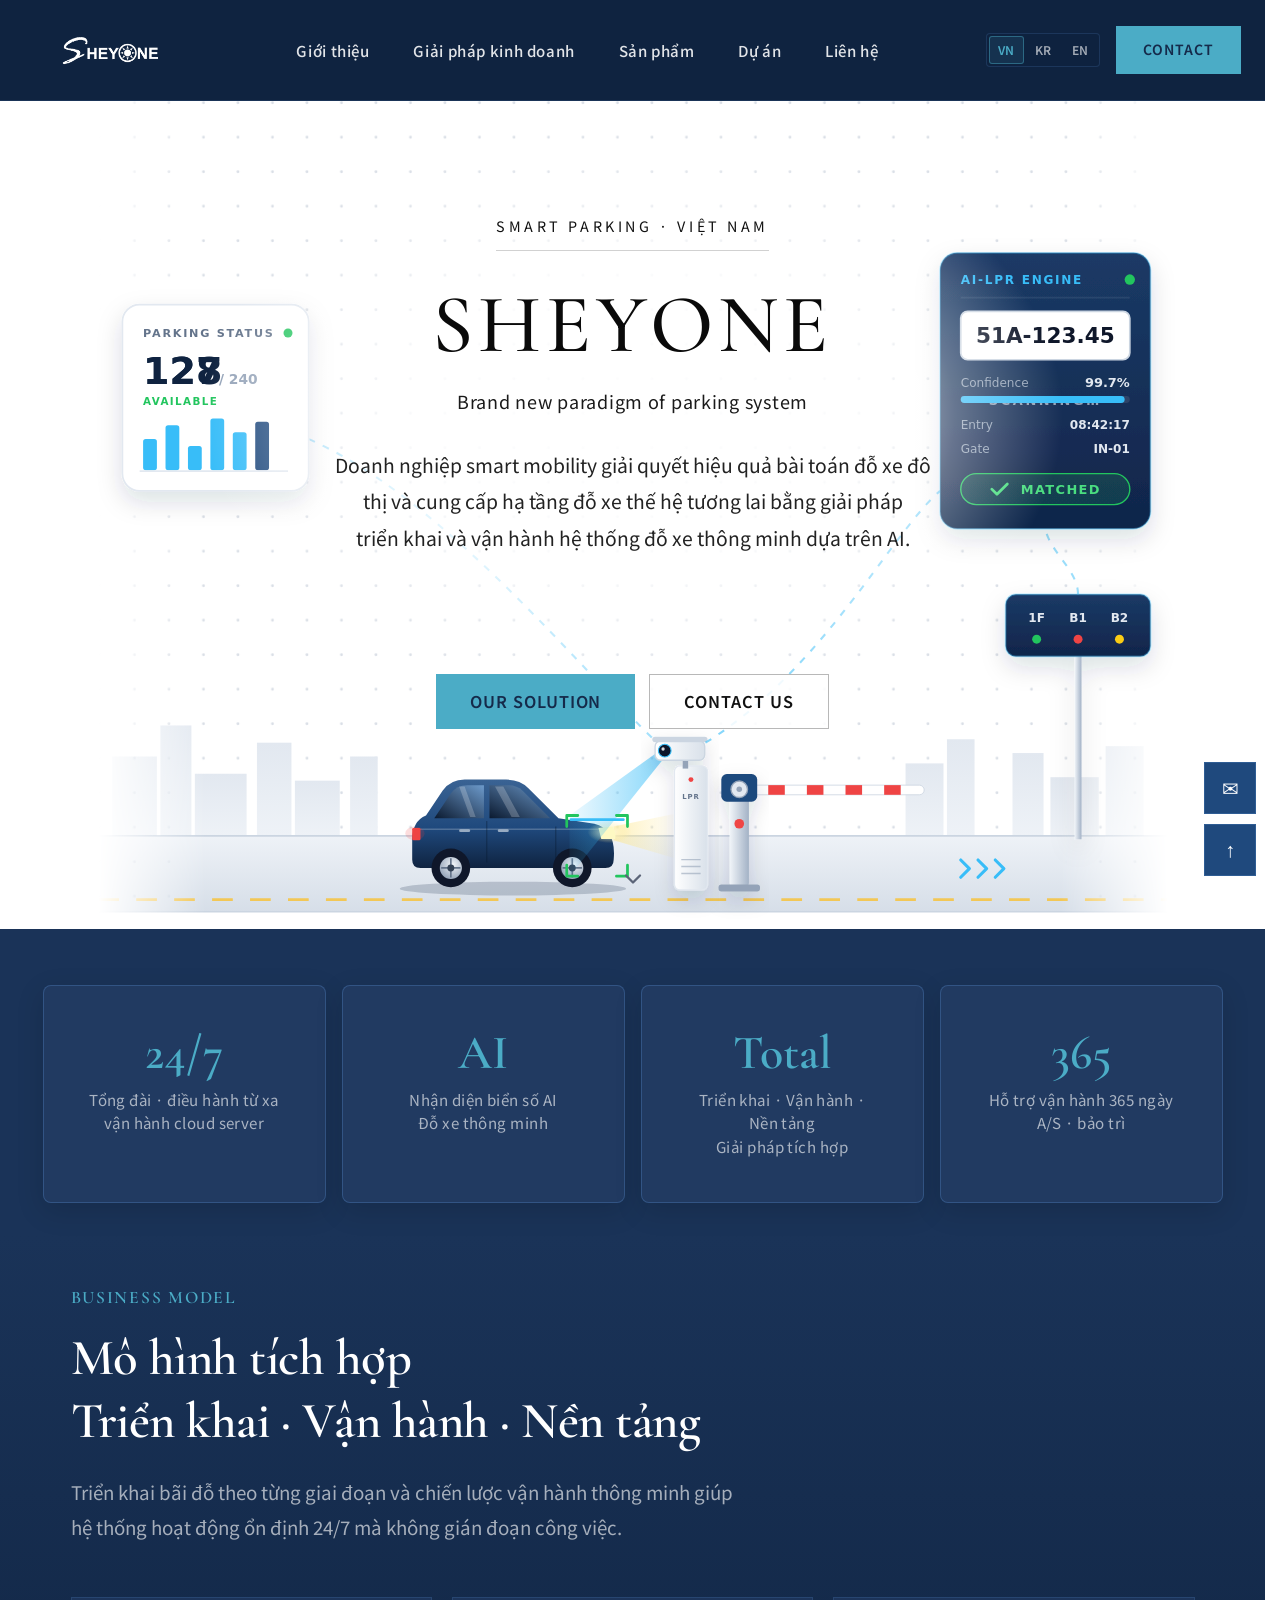
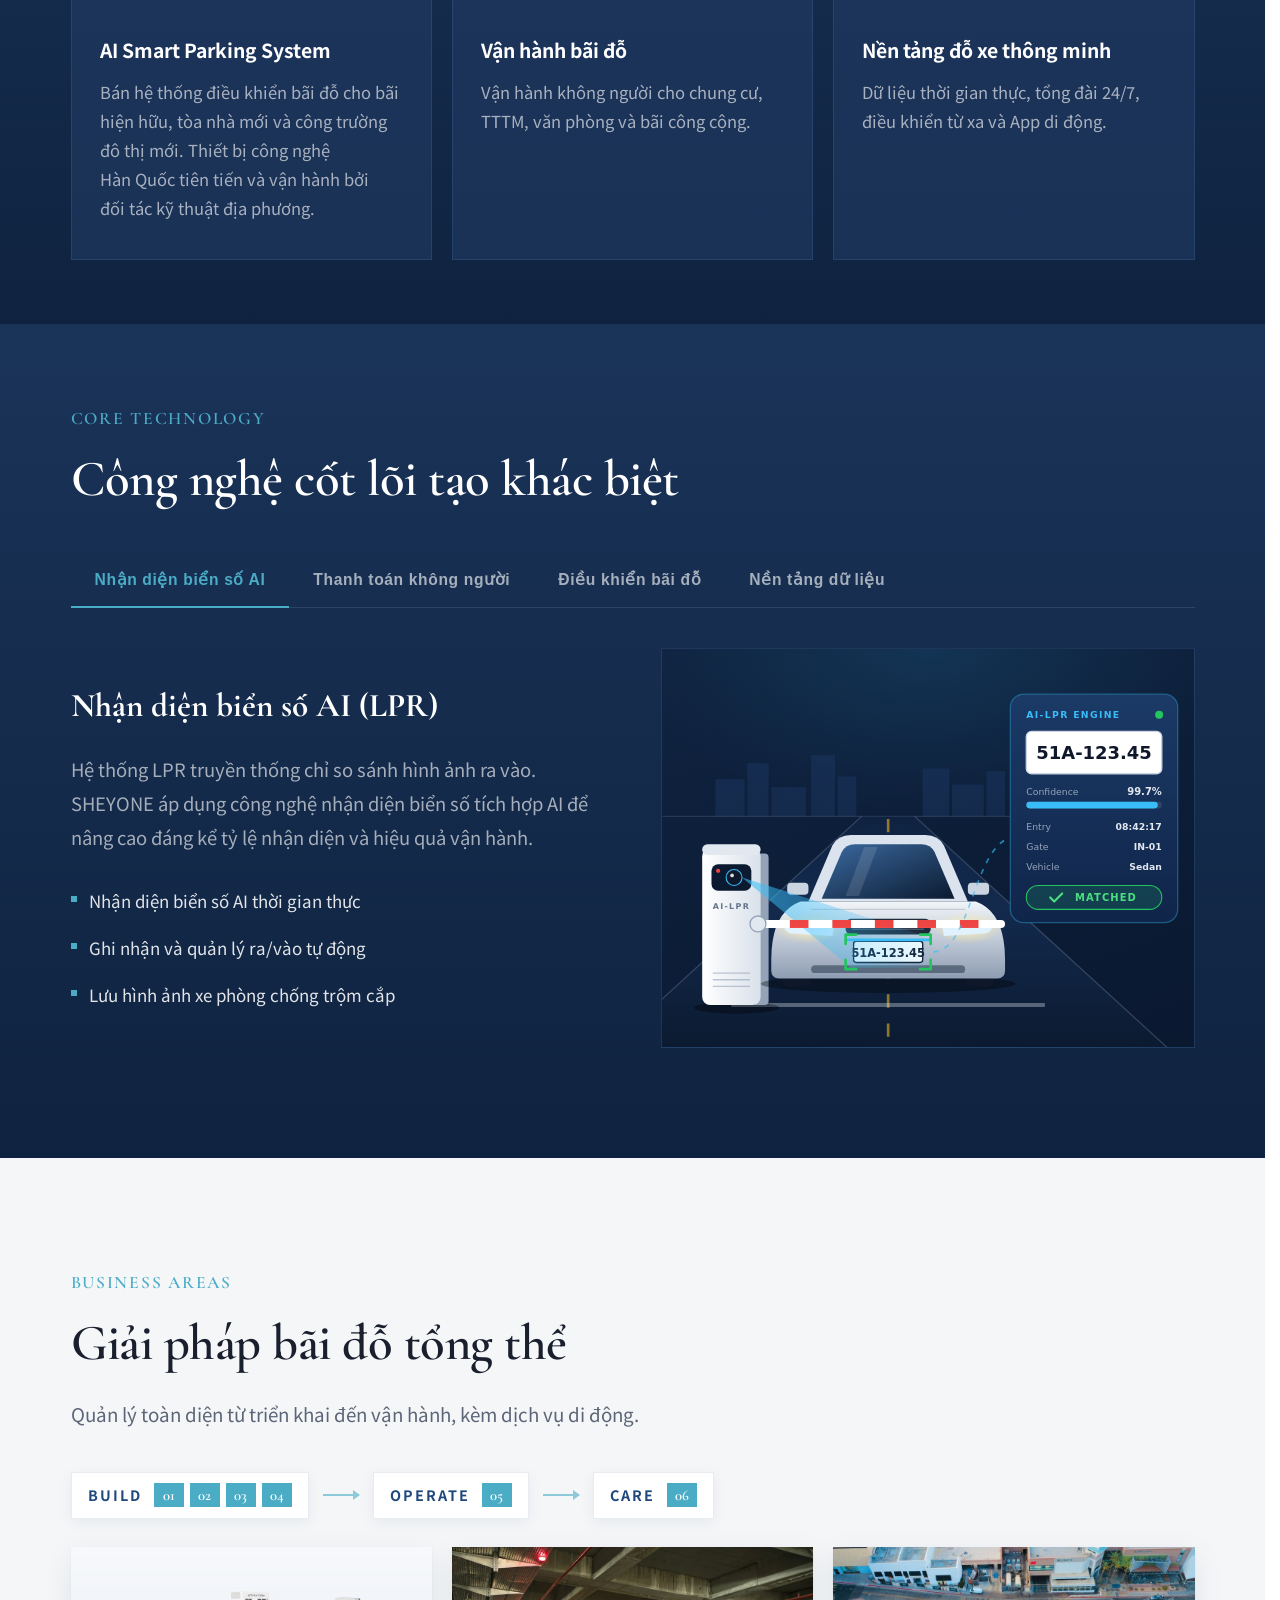
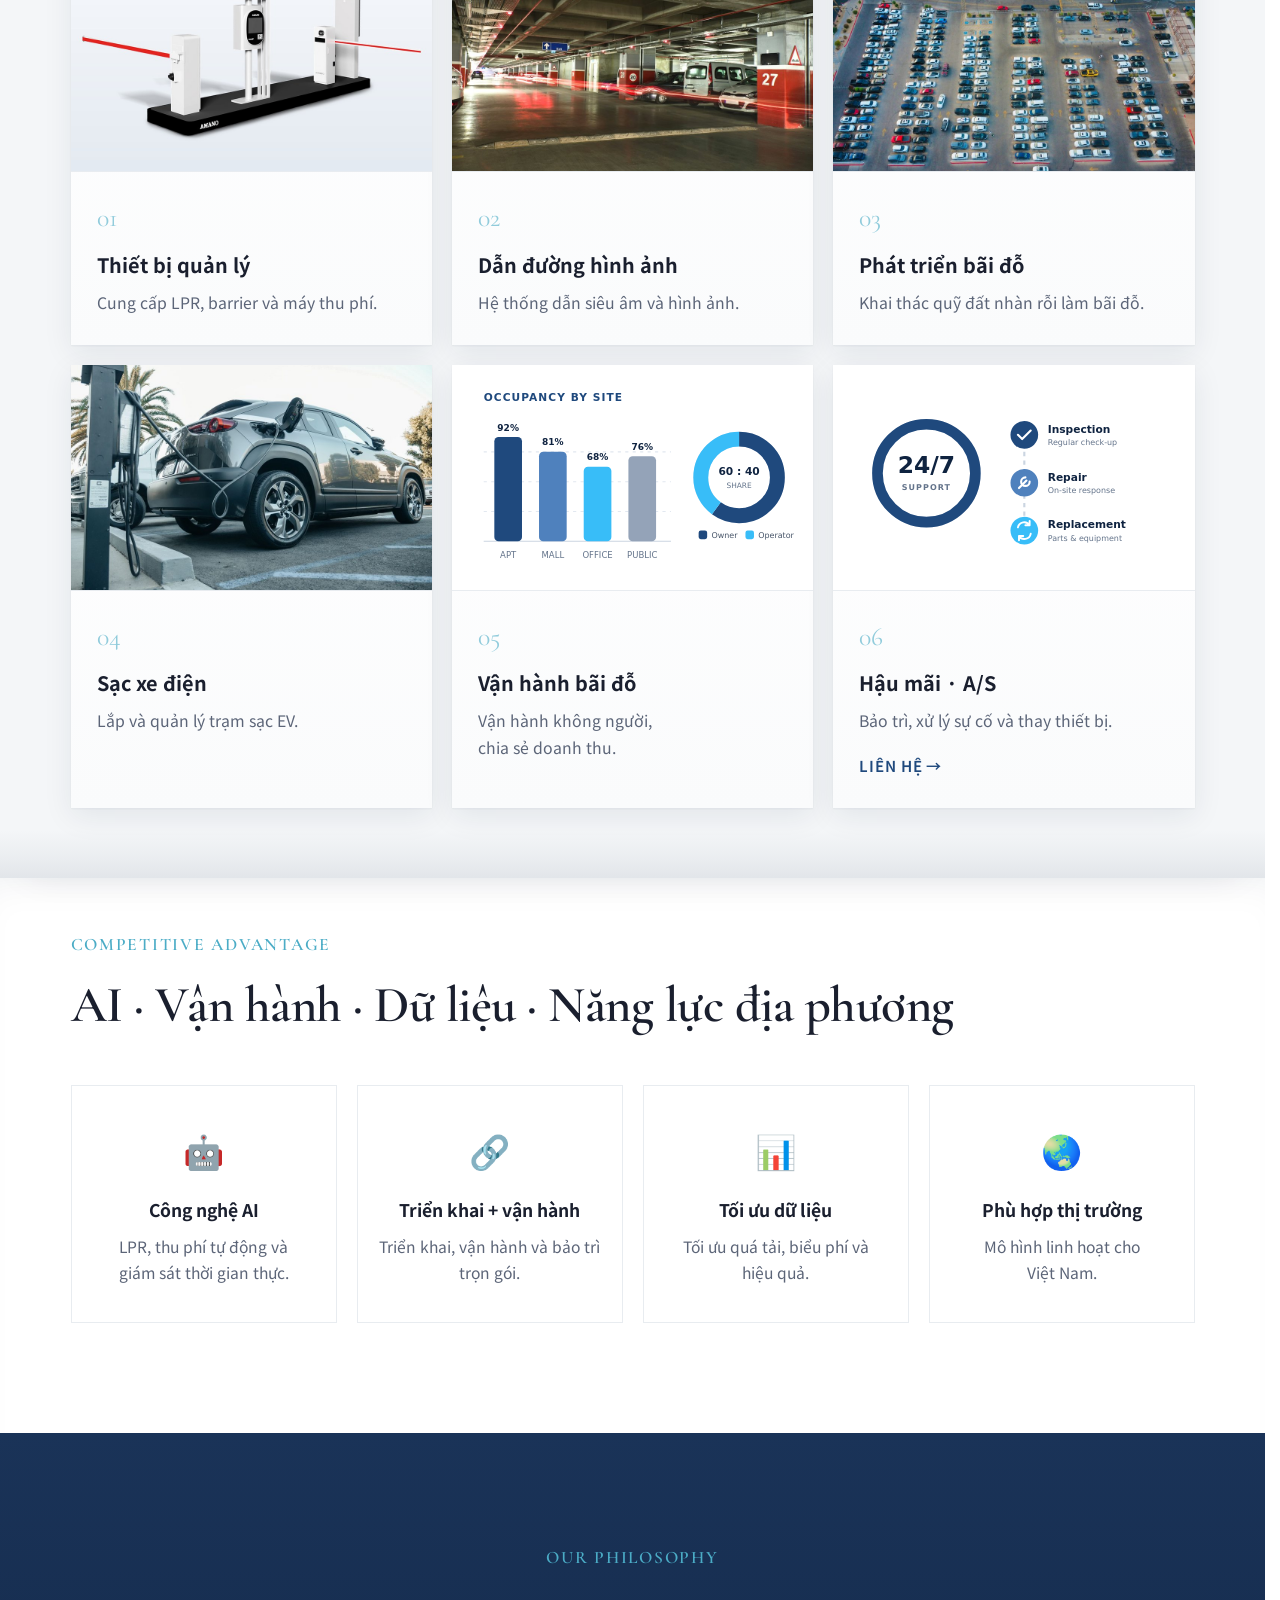
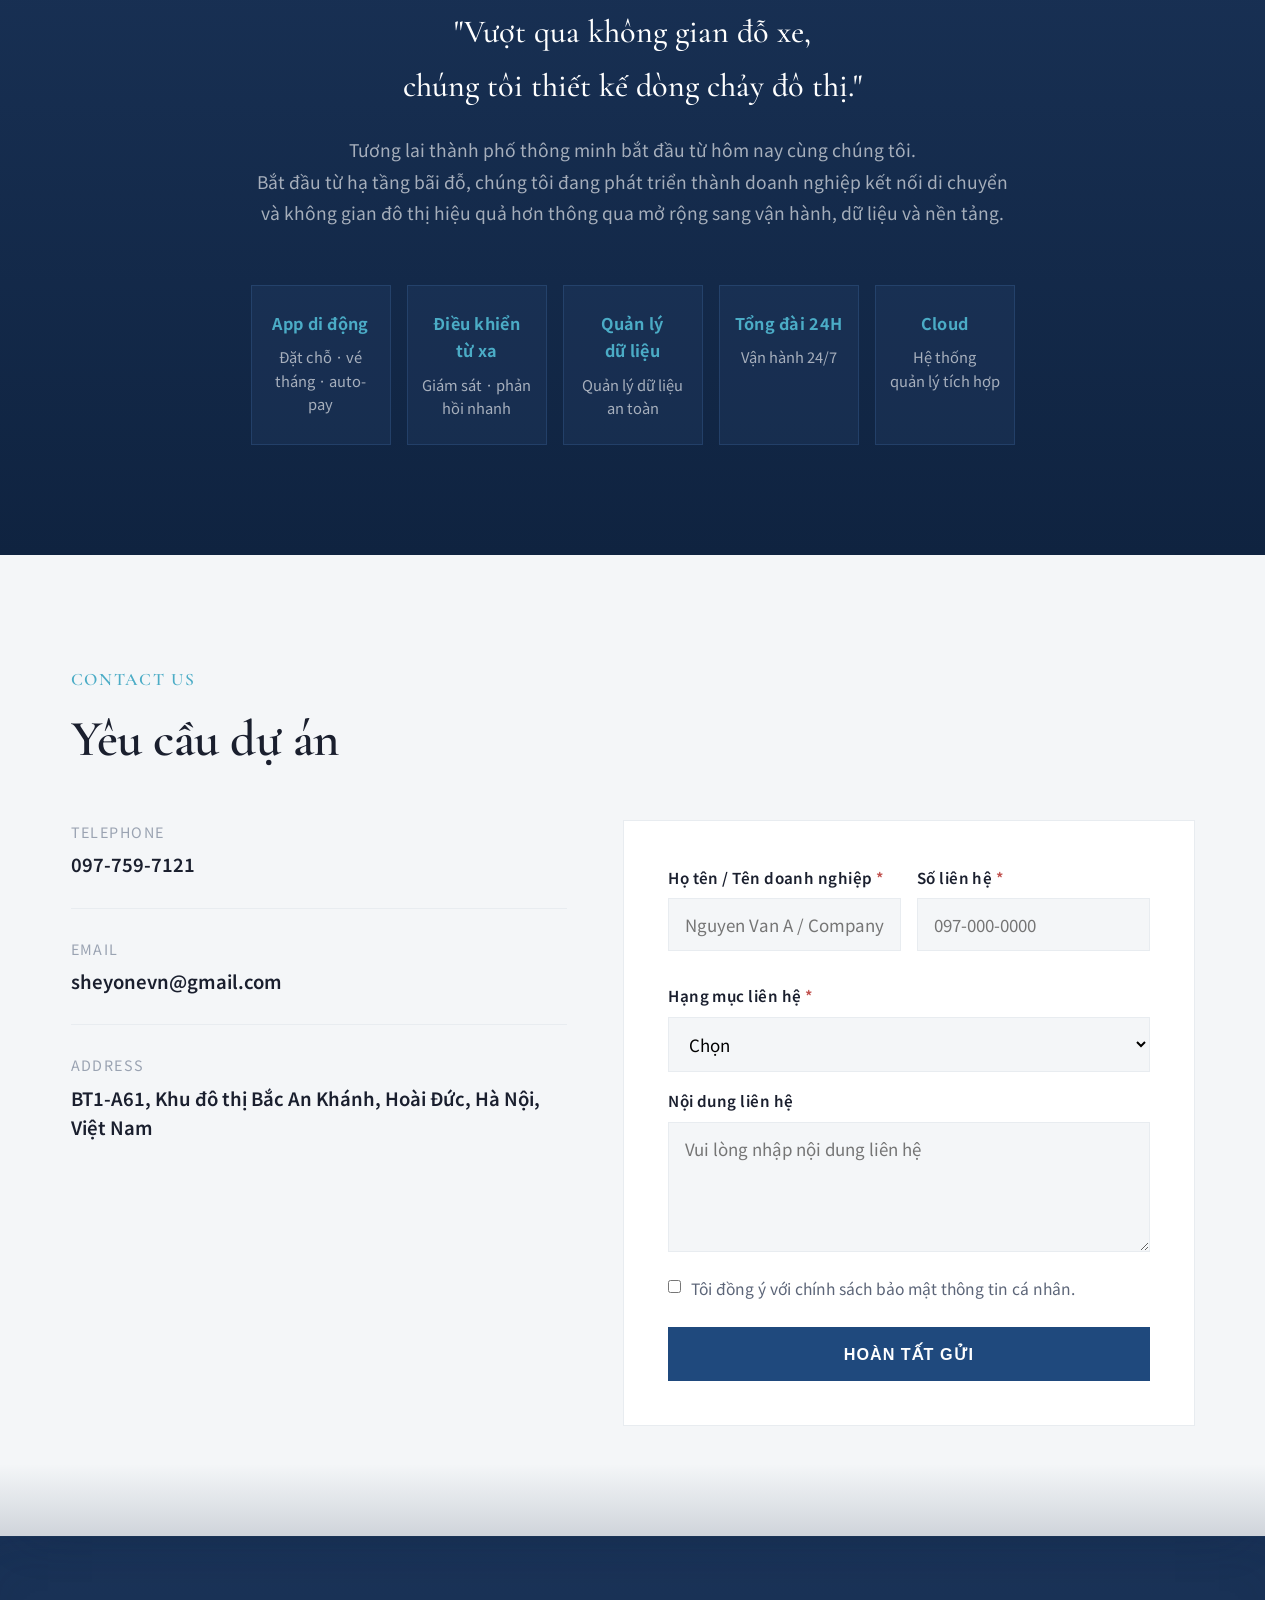
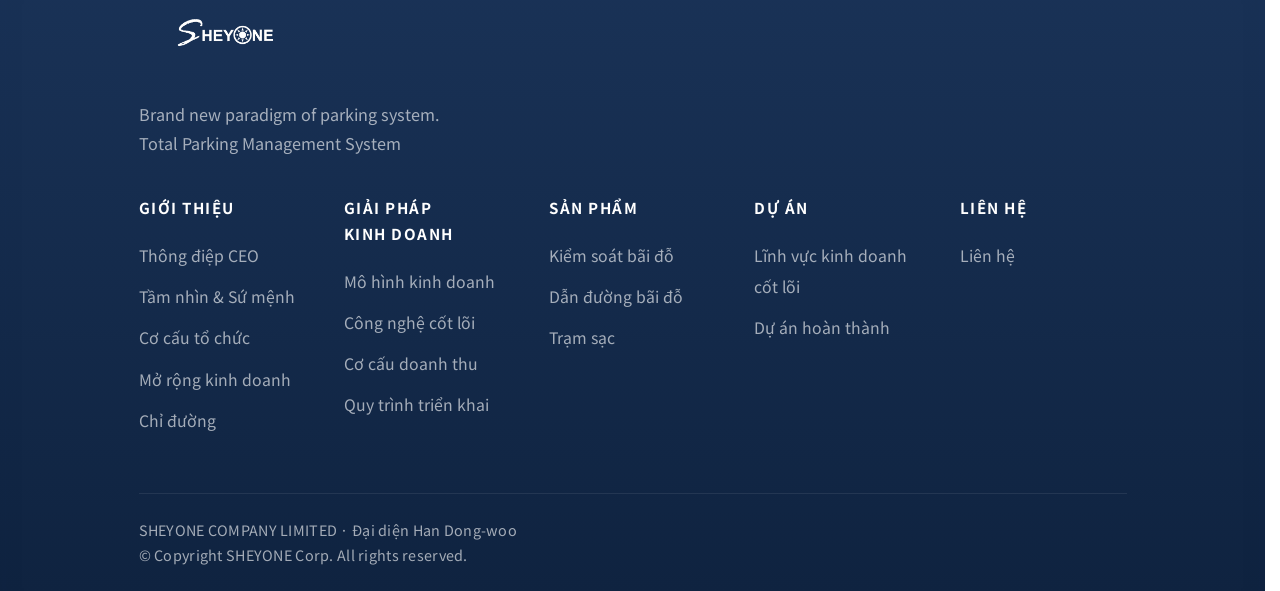
==== commit 7d82814f: "Fix text overflows and header fit across languages; tidy footer tagline. - Vietnamese: let long keep" ====
--- a/index.html
+++ b/index.html
@@ -891,7 +891,7 @@
         <div>
           <div class="info-item"><div><div class="label" data-i18n="label.telephone">Telephone</div><div class="value">097-759-7121</div></div></div>
           <div class="info-item"><div><div class="label" data-i18n="label.email">Email</div><div class="value">sheyonevn@gmail.com</div></div></div>
-          <div class="info-item"><div><div class="label" data-i18n="label.address">Address</div><div class="value">BT1-A61, Khu đô thị Bắc An Khánh, Hoài Đức, Hà Nội, Viet Nam</div></div></div>
+          <div class="info-item"><div><div class="label" data-i18n="label.address">Address</div><div class="value">BT1-A61, Khu đô thị Bắc An Khánh, Hoài Đức, Hà Nội, Việt Nam</div></div></div>
         </div>
         <form class="contact-form" id="contactForm" novalidate>
           <input type="checkbox" name="botcheck" class="contact-form-honeypot" tabindex="-1" autocomplete="off" aria-hidden="true">
--- a/css/style.css
+++ b/css/style.css
@@ -361,6 +361,43 @@
   background: var(--white);
 }
 
+/* Small laptops: the 80%-wide header can't hold logo + nav + CTA in one row */
+@media (min-width: 1025px) and (max-width: 1440px) {
+  .header .container {
+    width: 100%;
+    padding: 0 24px;
+  }
+  .nav { margin: 0 12px; }
+  .nav > li > a { padding: 0 clamp(8px, calc(4.5vw - 38px), 24px); }
+}
+
+/* Tablets: nav no longer fits at any padding — use the menu toggle,
+   keeping the desktop header height, logo and Contact button */
+@media (min-width: 769px) and (max-width: 1024px) {
+  .header .container {
+    width: 100%;
+    padding: 0 24px;
+  }
+  .nav { display: none; }
+  .mobile-toggle { display: flex; }
+  .nav.mobile-open {
+    display: flex;
+    flex-direction: column;
+    position: absolute;
+    top: 100px; left: 0; right: 0;
+    margin: 0;
+    background: var(--dark);
+    padding: 16px;
+    border-bottom: 1px solid rgba(79, 129, 189, 0.2);
+    max-height: calc(100vh - 100px);
+    overflow-y: auto;
+  }
+  .nav.mobile-open .dropdown {
+    position: static; opacity: 1; visibility: visible; transform: none;
+    border: none; padding-left: 16px;
+  }
+}
+
 /* ===== Hero ===== */
 .hero {
   position: relative;
@@ -773,6 +810,8 @@
 
 #future .future-item-media {
   margin: 0;
+  width: 100%; /* when a tall text card stretches the row, don't let aspect-ratio widen the image past its column */
+  min-width: 0;
   aspect-ratio: 12 / 7;
   overflow: hidden;
   border: 1px solid rgba(255, 255, 255, 0.25);
@@ -2554,7 +2593,7 @@
 
 .footer-grid {
   display: grid;
-  grid-template-columns: minmax(0, 1.4fr) repeat(5, minmax(0, 1fr));
+  grid-template-columns: minmax(max-content, 1.4fr) repeat(5, minmax(0, 1fr));
   gap: clamp(24px, 3vw, 48px);
   padding-bottom: 48px;
   border-bottom: 1px solid rgba(255,255,255,0.08);
@@ -2565,7 +2604,16 @@
   width: auto;
   margin-bottom: 24px;
 }
-.footer-brand p { font-size: 0.88rem; line-height: 1.75; max-width: 280px; }
+.footer-brand p { font-size: 0.88rem; line-height: 1.75; white-space: nowrap; } /* one sentence per line */
+@media (max-width: 1280px) {
+  .footer-brand { grid-column: 1 / -1; } /* brand gets its own row above the link columns */
+}
+@media (min-width: 1025px) and (max-width: 1280px) {
+  .footer-grid { grid-template-columns: repeat(5, minmax(0, 1fr)); }
+}
+@media (max-width: 768px) {
+  .footer-brand p { white-space: normal; }
+}
 
 .footer h4 {
   color: var(--white);
--- a/css/home.css
+++ b/css/home.css
@@ -86,7 +86,13 @@
 }
 
 html.page-home .footer-grid {
-  grid-template-columns: minmax(0, 1.4fr) repeat(4, minmax(0, 1fr));
+  grid-template-columns: minmax(max-content, 1.4fr) repeat(4, minmax(0, 1fr));
+}
+
+@media (min-width: 1025px) and (max-width: 1280px) {
+  html.page-home .footer-grid {
+    grid-template-columns: repeat(5, minmax(0, 1fr));
+  }
 }
 
 html.page-home :where(
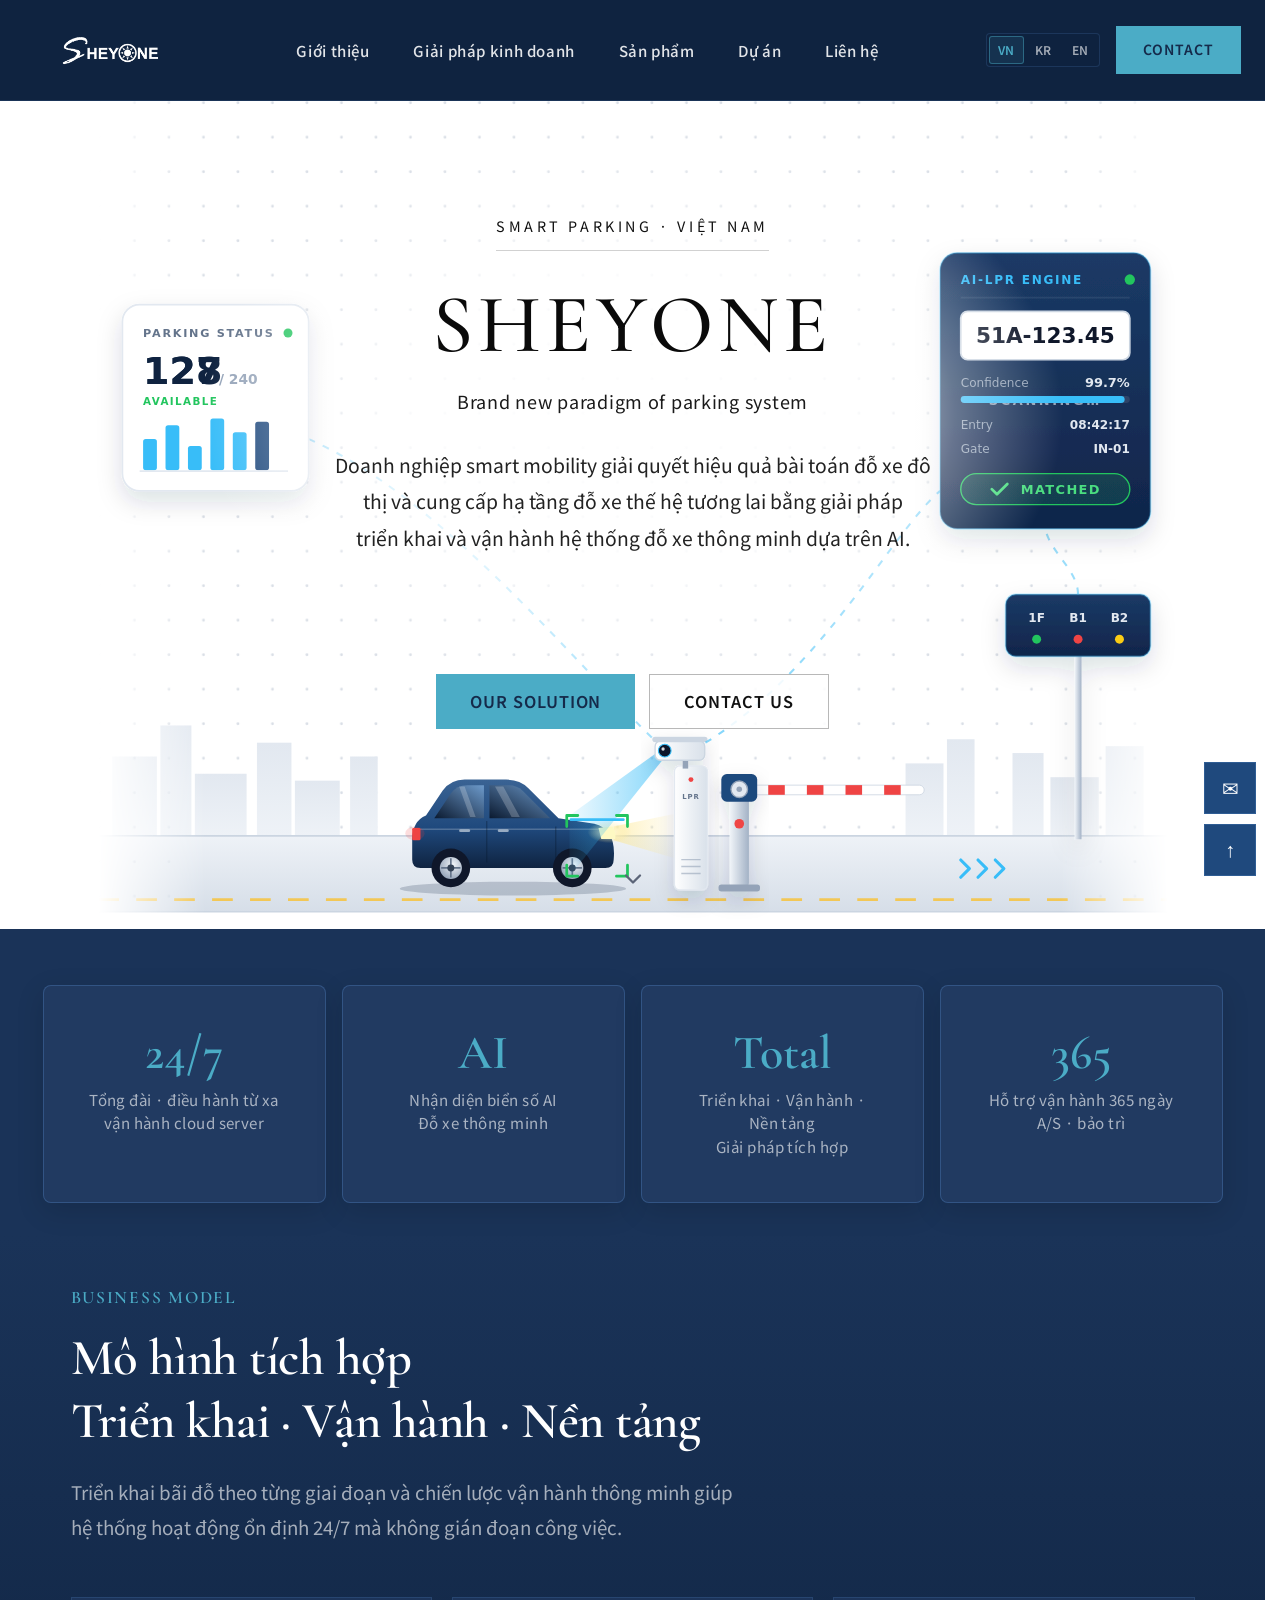
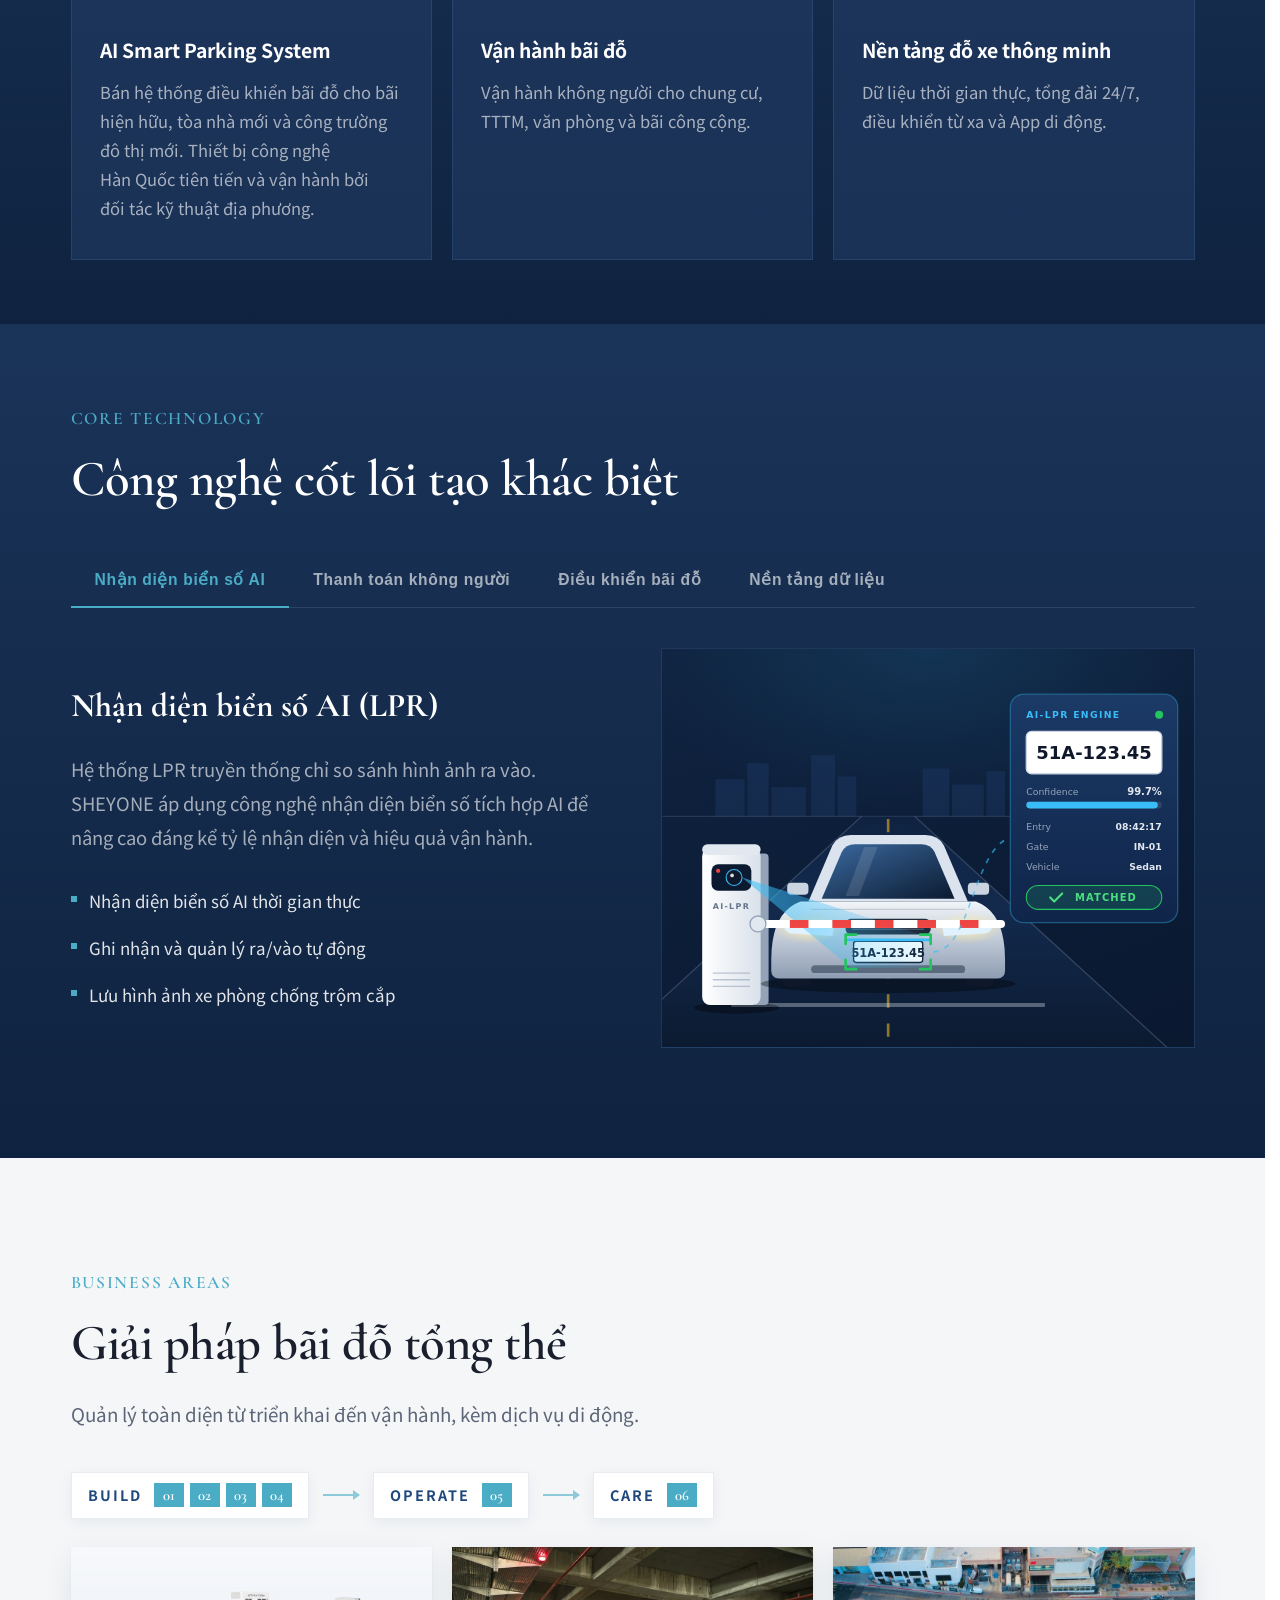
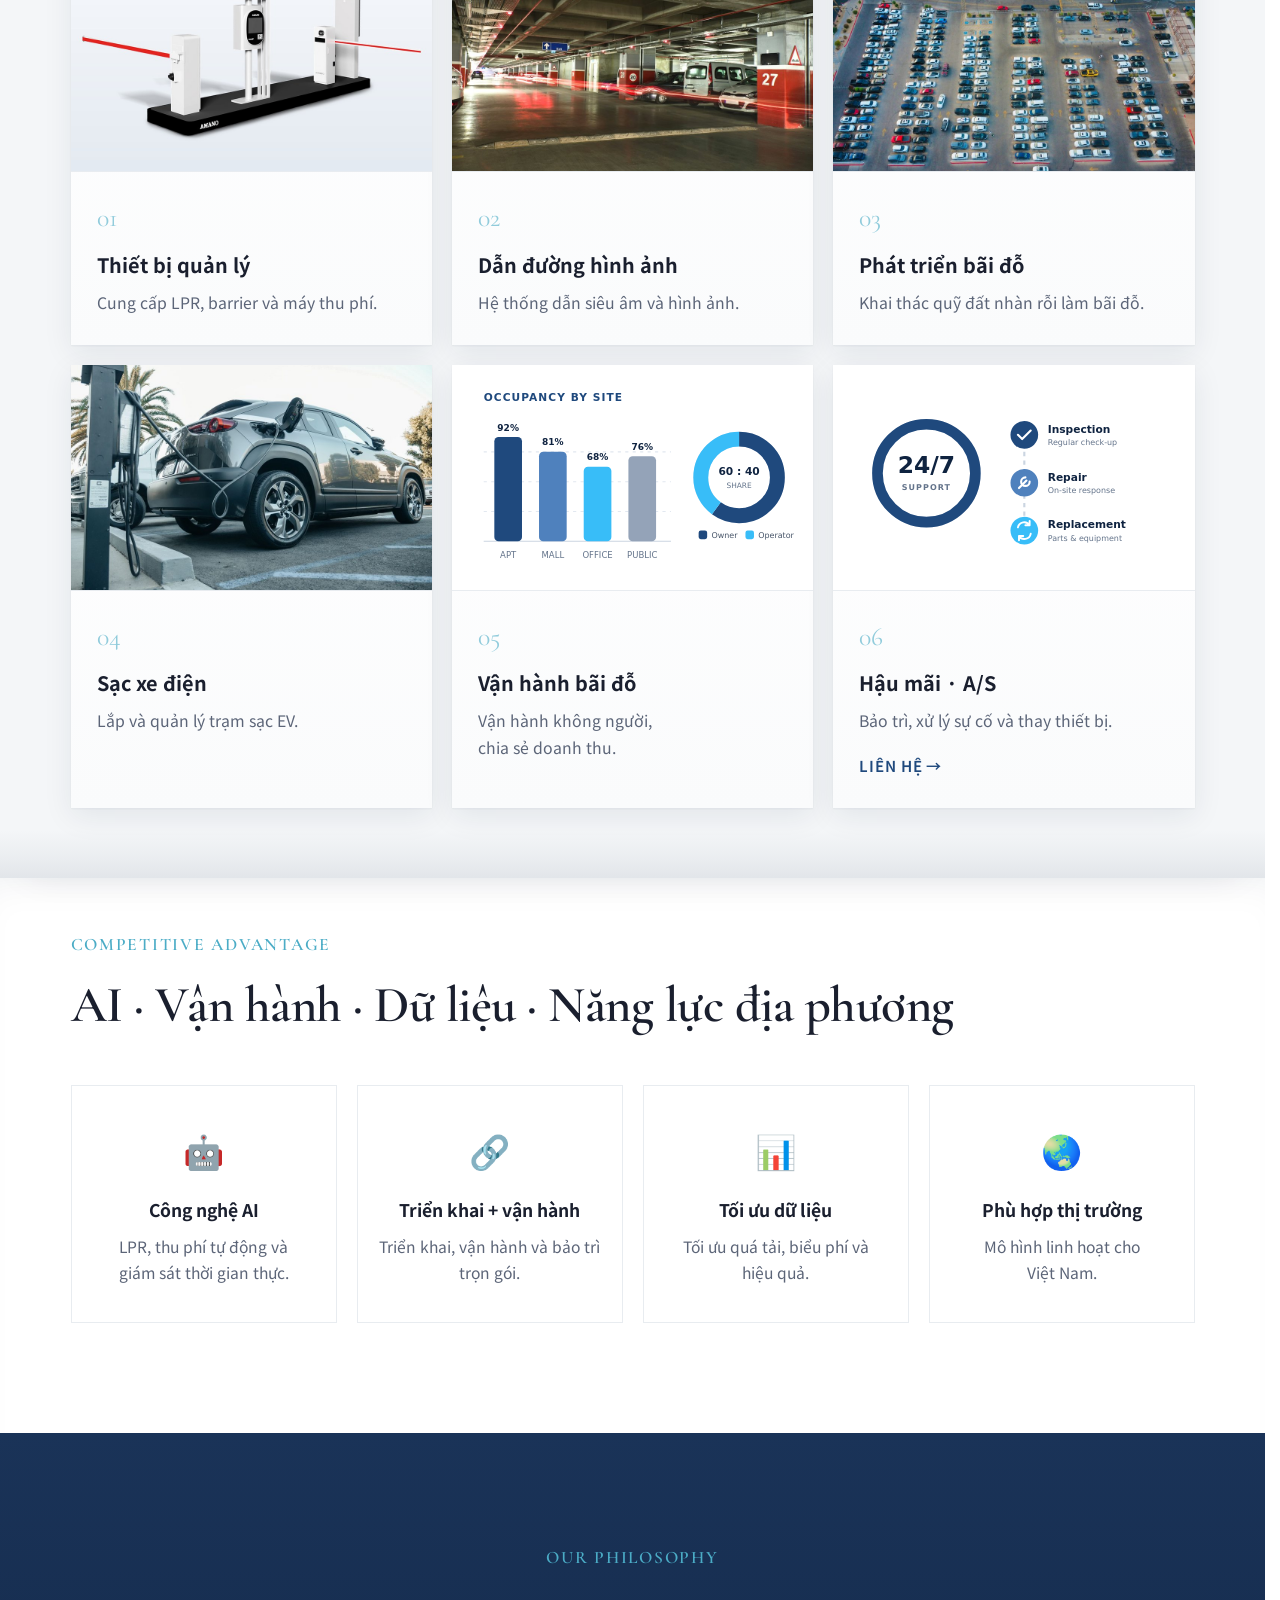
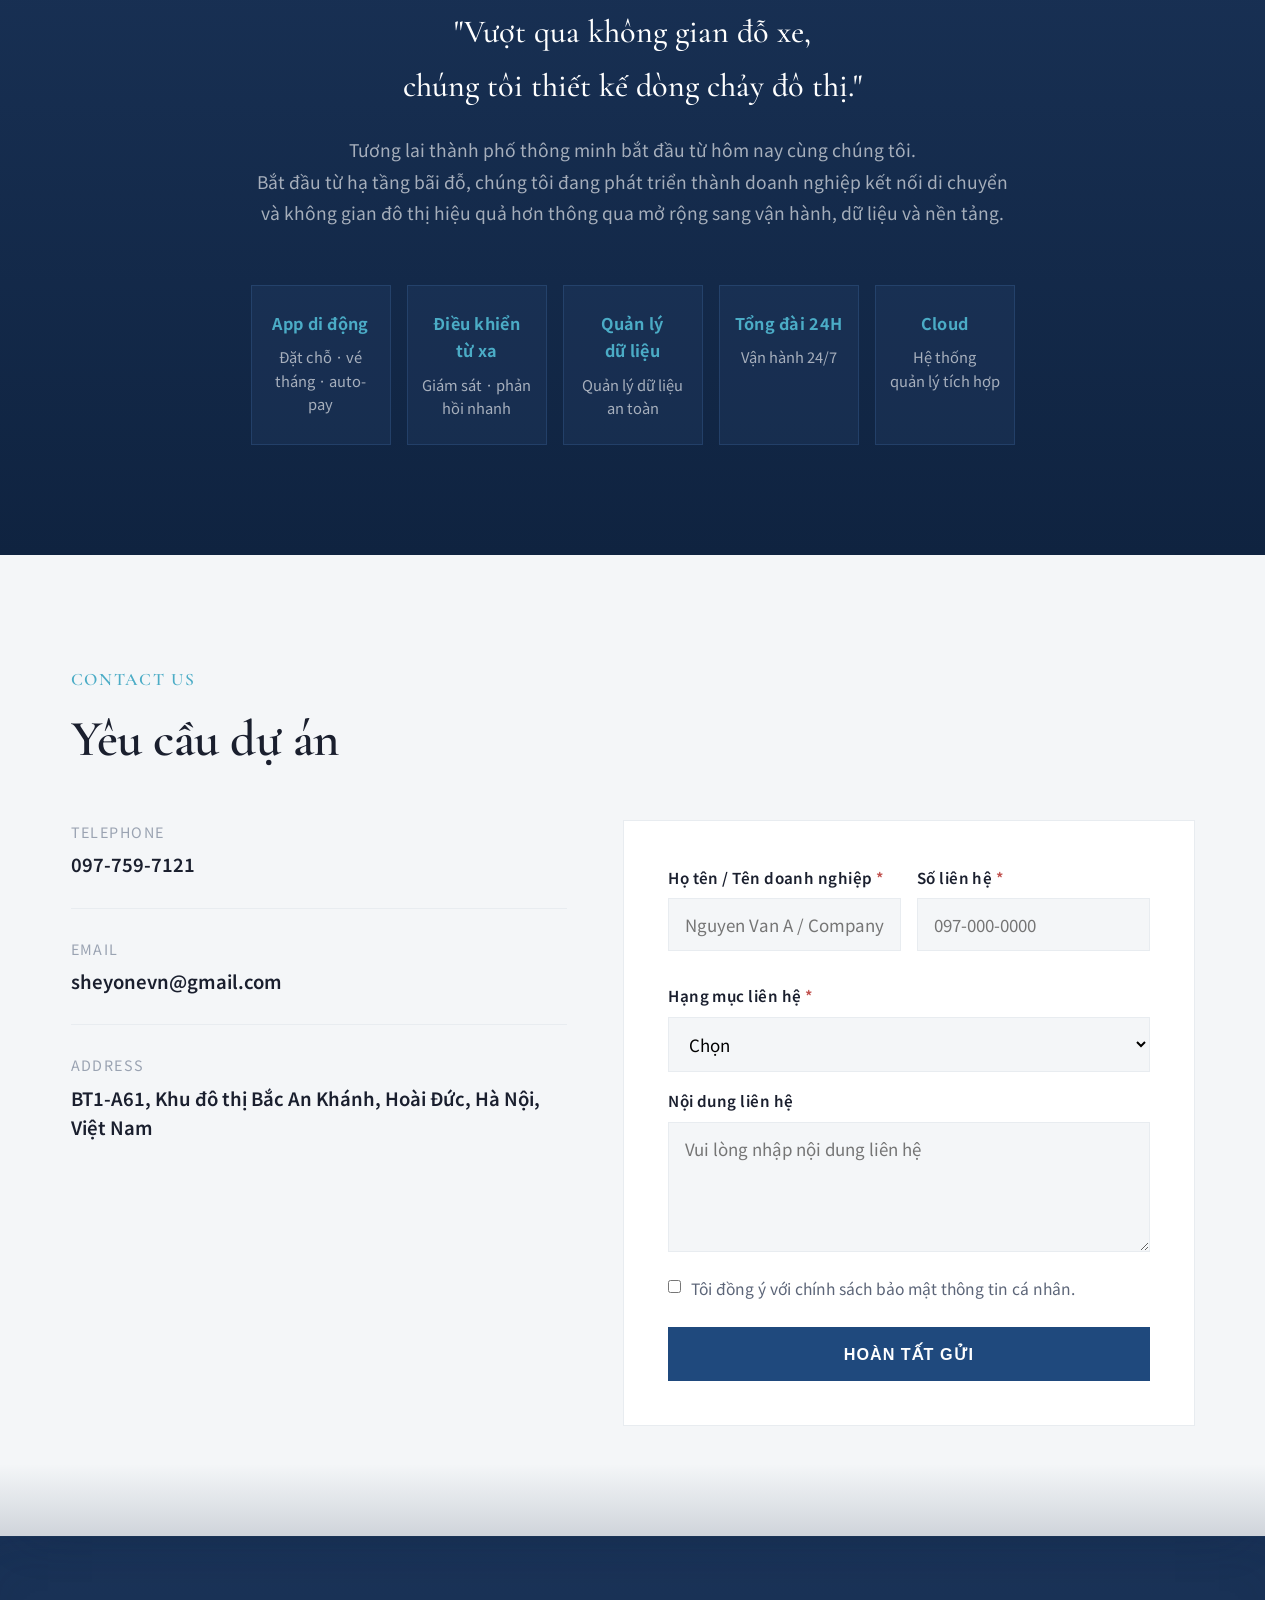
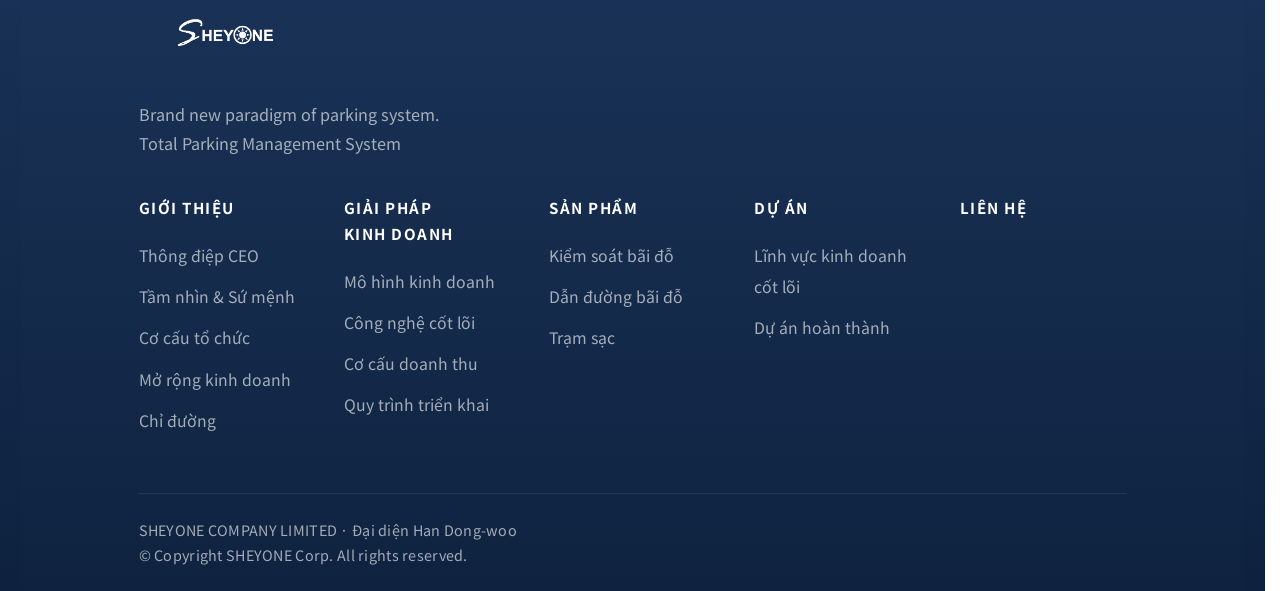
==== commit 5951897a: "Tidy the footer: Customer Center on one row, logo and tagline aligned. - Home footer gets 6 columns " ====
--- a/index.html
+++ b/index.html
@@ -8,6 +8,7 @@
   <link rel="preconnect" href="https://fonts.googleapis.com">
   <link rel="preconnect" href="https://fonts.gstatic.com" crossorigin>
   <link href="https://fonts.googleapis.com/css2?family=Cormorant+Garamond:wght@500;600;700&family=Noto+Sans+KR:wght@400;500;600;700&family=Noto+Serif+KR:wght@500;600&display=swap" rel="stylesheet">
+  <script>document.documentElement.classList.add('lang-pending');setTimeout(function(){document.documentElement.classList.remove('lang-pending');},3000);</script>
   <link rel="stylesheet" href="css/style.css">
   <link rel="stylesheet" href="css/lang.css">
   <link rel="stylesheet" href="css/hero-animation.css">
@@ -960,10 +961,7 @@
           </ul>
         </div>
         <div>
-          <h4 data-i18n="nav.contact">고객센터</h4>
-          <ul class="footer-links">
-            <li><a href="contact.html" data-i18n="nav.contact">고객센터</a></li>
-          </ul>
+          <h4><a href="contact.html" data-i18n="nav.contact">고객센터</a></h4>
         </div>
       </div>
       <div class="footer-bottom">
--- a/css/style.css
+++ b/css/style.css
@@ -2604,6 +2604,11 @@
   width: auto;
   margin-bottom: 24px;
 }
+/* Side-by-side footer: the logo PNG has transparent padding, so pull it up to
+   line up with the column headings and the tagline with the first links */
+@media (min-width: 1281px) {
+  .footer-brand img { margin-top: -21px; margin-bottom: -12px; }
+}
 .footer-brand p { font-size: 0.88rem; line-height: 1.75; white-space: nowrap; } /* one sentence per line */
 @media (max-width: 1280px) {
   .footer-brand { grid-column: 1 / -1; } /* brand gets its own row above the link columns */
@@ -2622,6 +2627,8 @@
   text-transform: uppercase;
   margin-bottom: 18px;
 }
+.footer h4 a { color: inherit; }
+.footer h4 a:hover { color: var(--accent); }
 .footer-links li { margin-bottom: 10px; }
 .footer-links a { font-size: 0.86rem; }
 .footer-links a:hover { color: var(--accent); }
--- a/css/lang.css
+++ b/css/lang.css
@@ -90,3 +90,9 @@
 html.lang-switching * {
   transition: none !important;
 }
+
+/* Hide the built-in Korean copy until lang.js applies the chosen language */
+html.lang-pending [data-i18n],
+html.lang-pending [data-i18n-html] {
+  visibility: hidden;
+}
--- a/css/home.css
+++ b/css/home.css
@@ -86,7 +86,7 @@
 }
 
 html.page-home .footer-grid {
-  grid-template-columns: minmax(max-content, 1.4fr) repeat(4, minmax(0, 1fr));
+  grid-template-columns: minmax(max-content, 1.4fr) repeat(5, minmax(0, 1fr));
 }
 
 @media (min-width: 1025px) and (max-width: 1280px) {
@@ -250,3 +250,10 @@
   width: auto;
   margin-bottom: 24px;
 }
+
+@media (min-width: 1281px) {
+  html.page-home .footer-brand img {
+    margin-top: -19px;
+    margin-bottom: -9px;
+  }
+}
